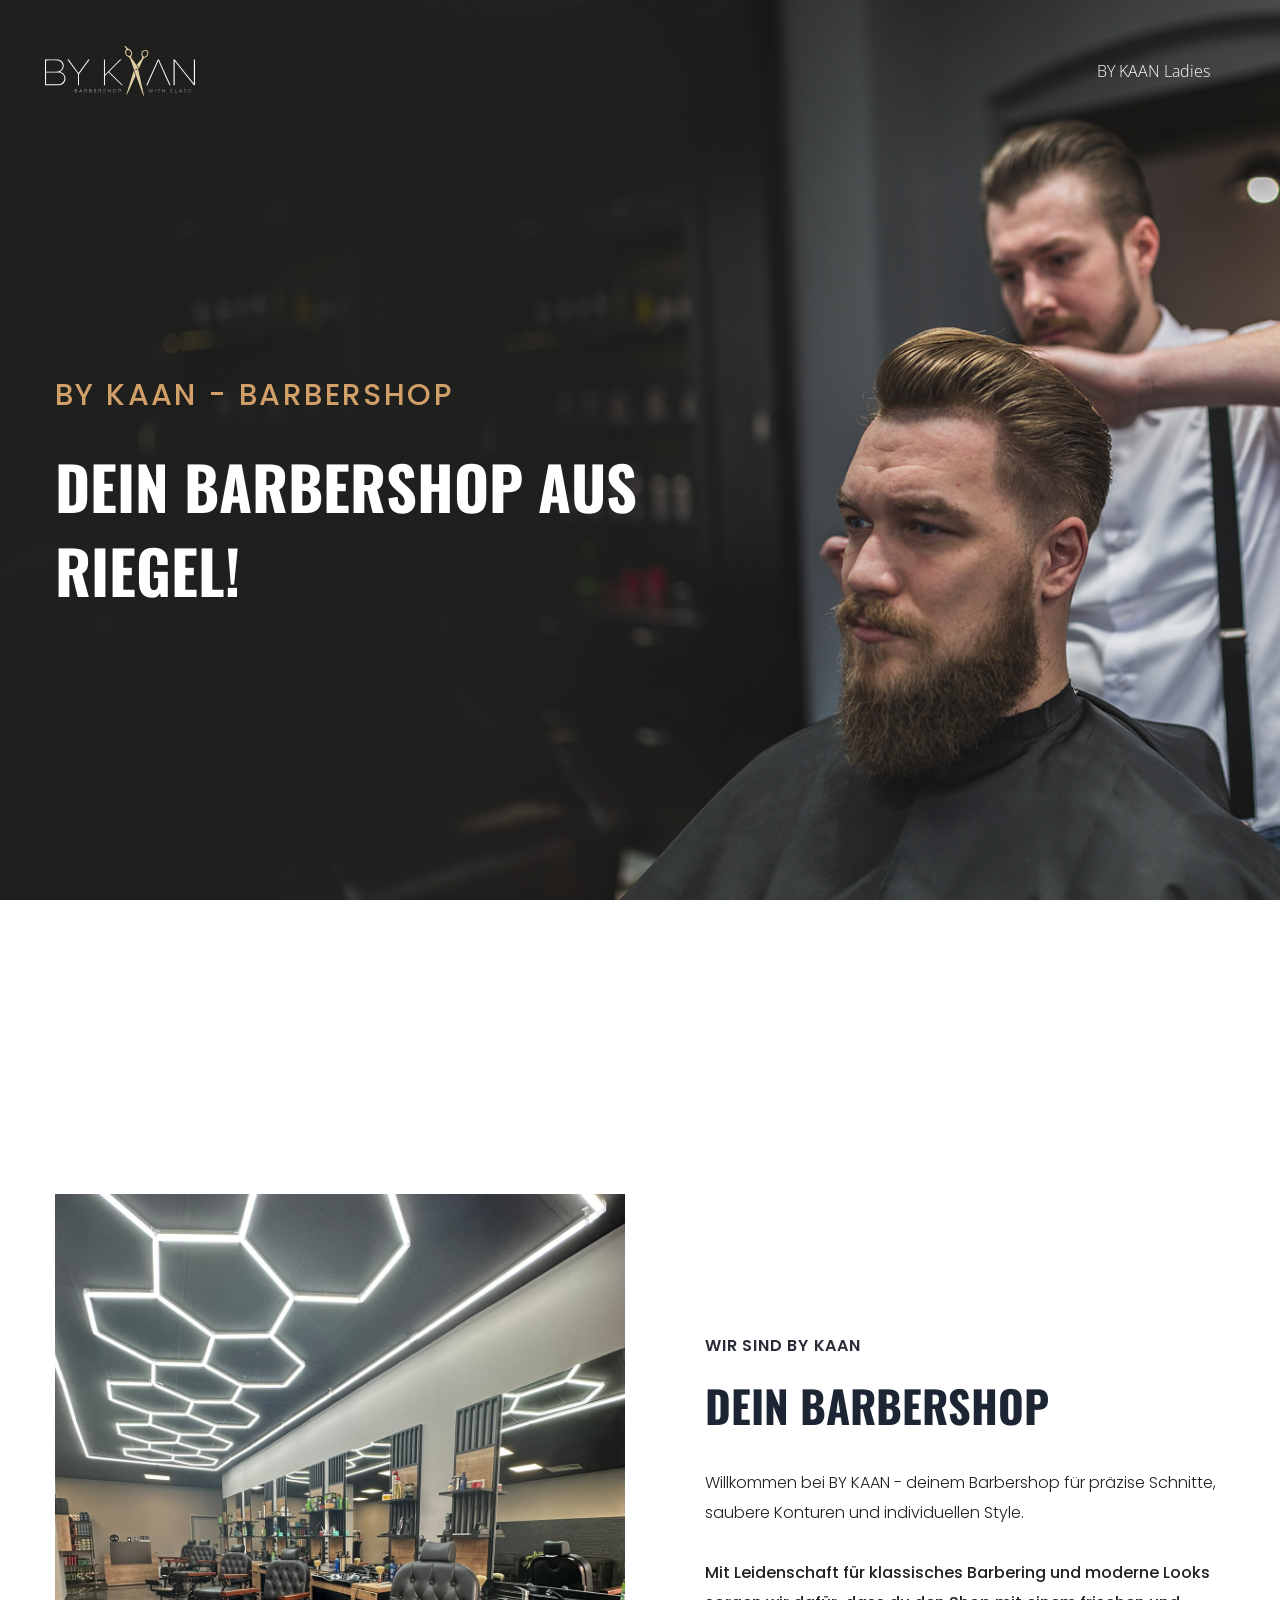
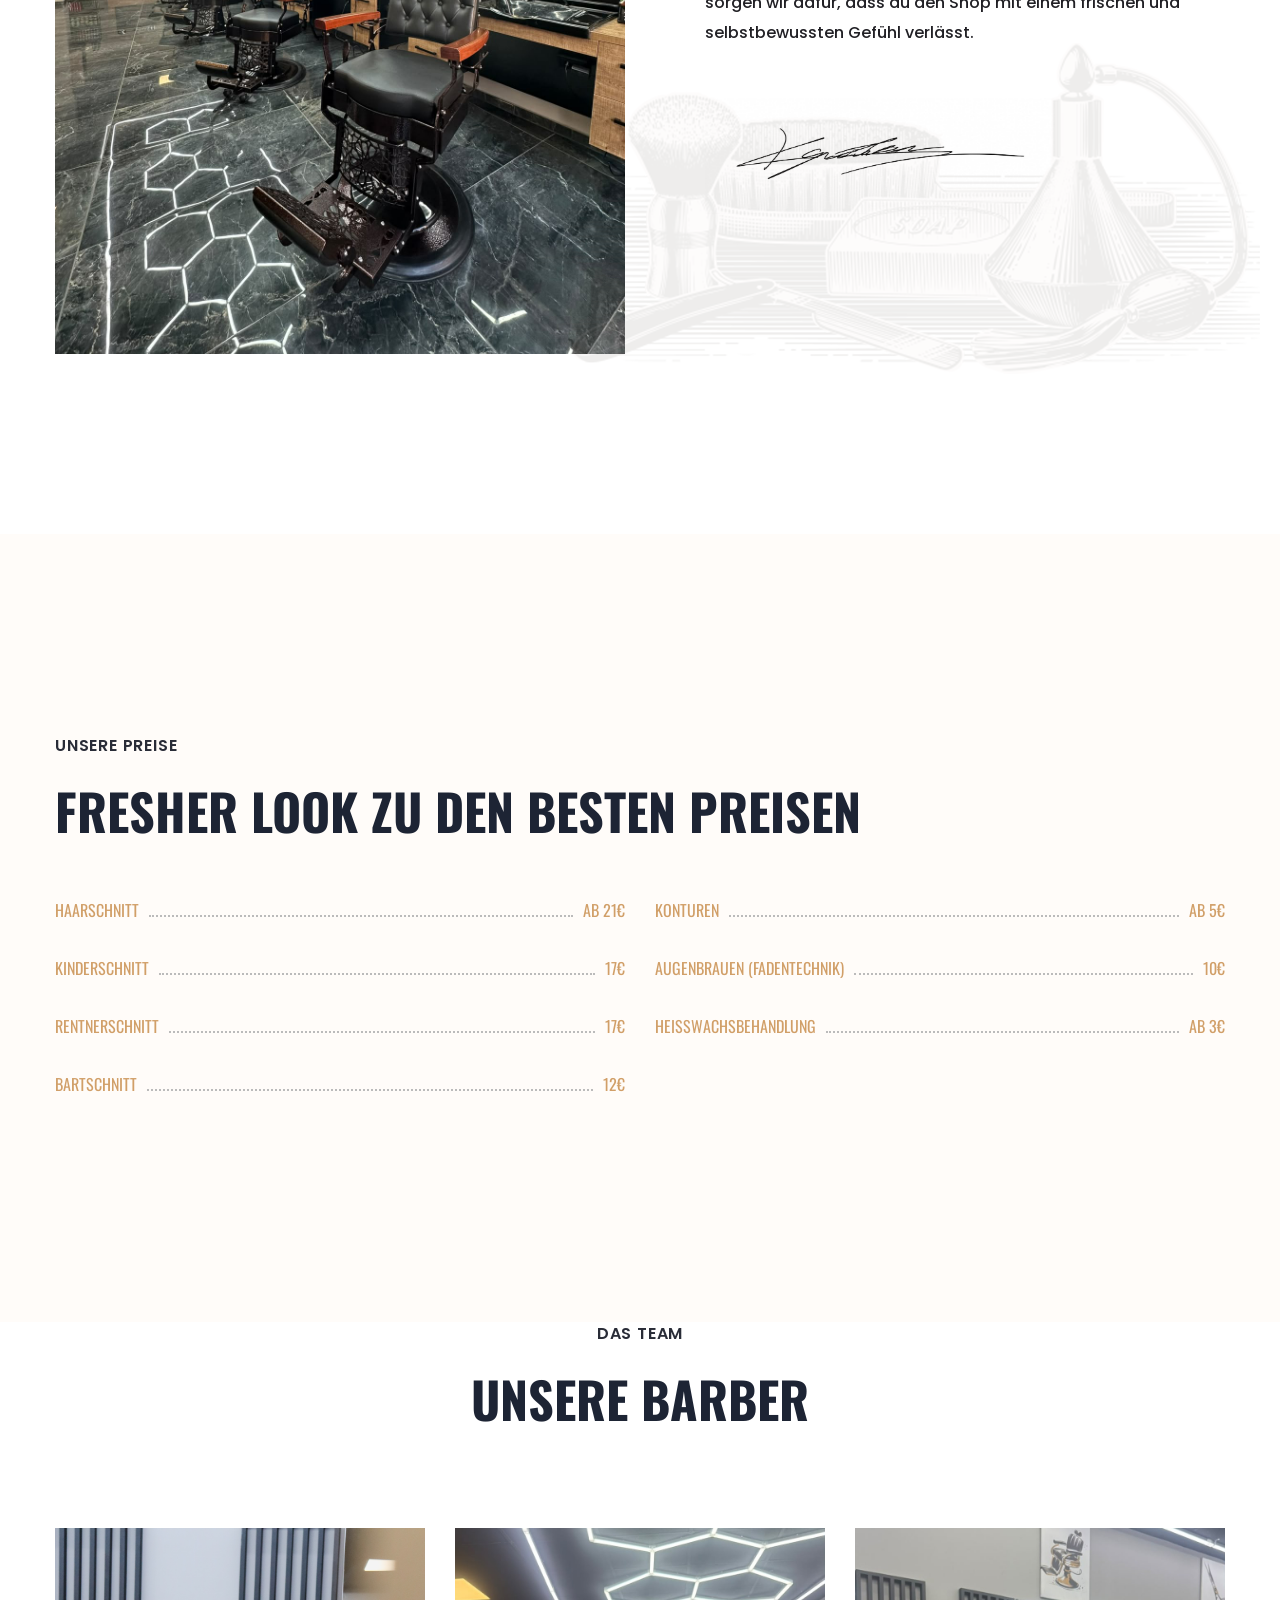
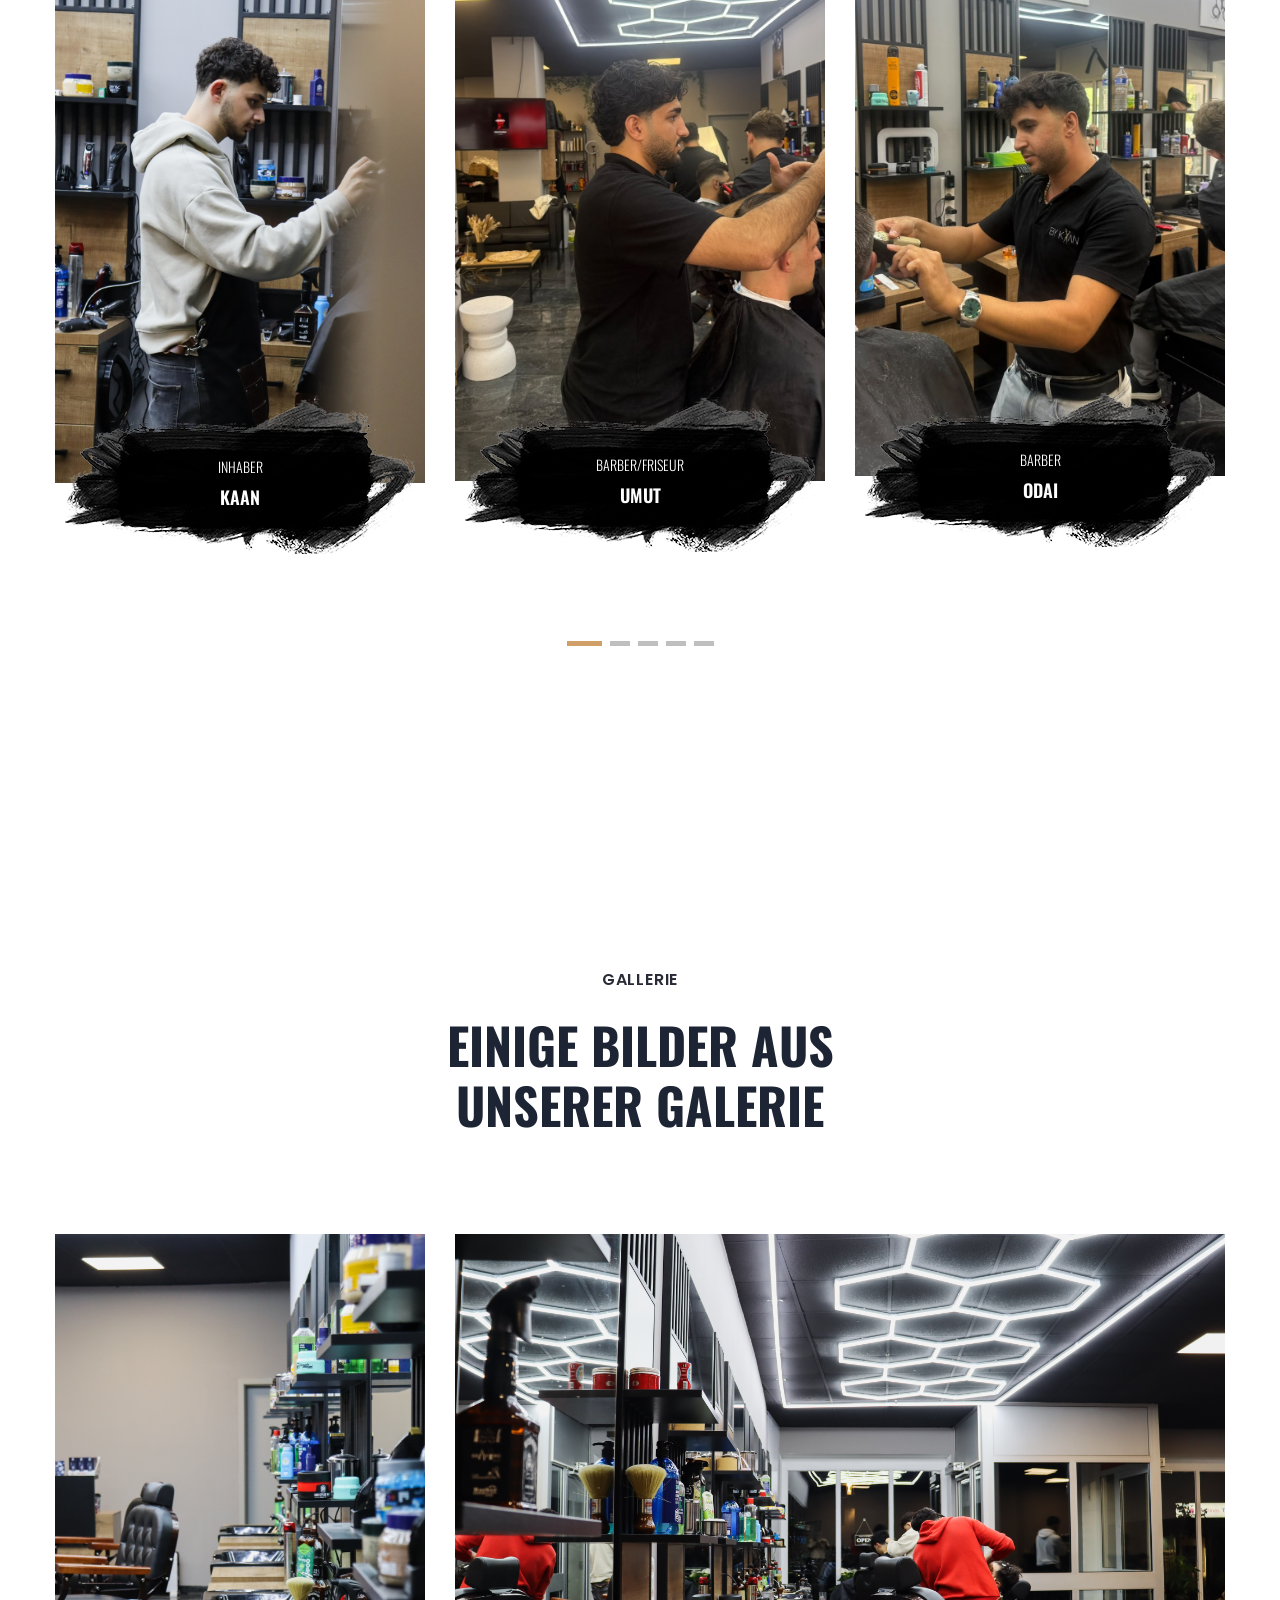
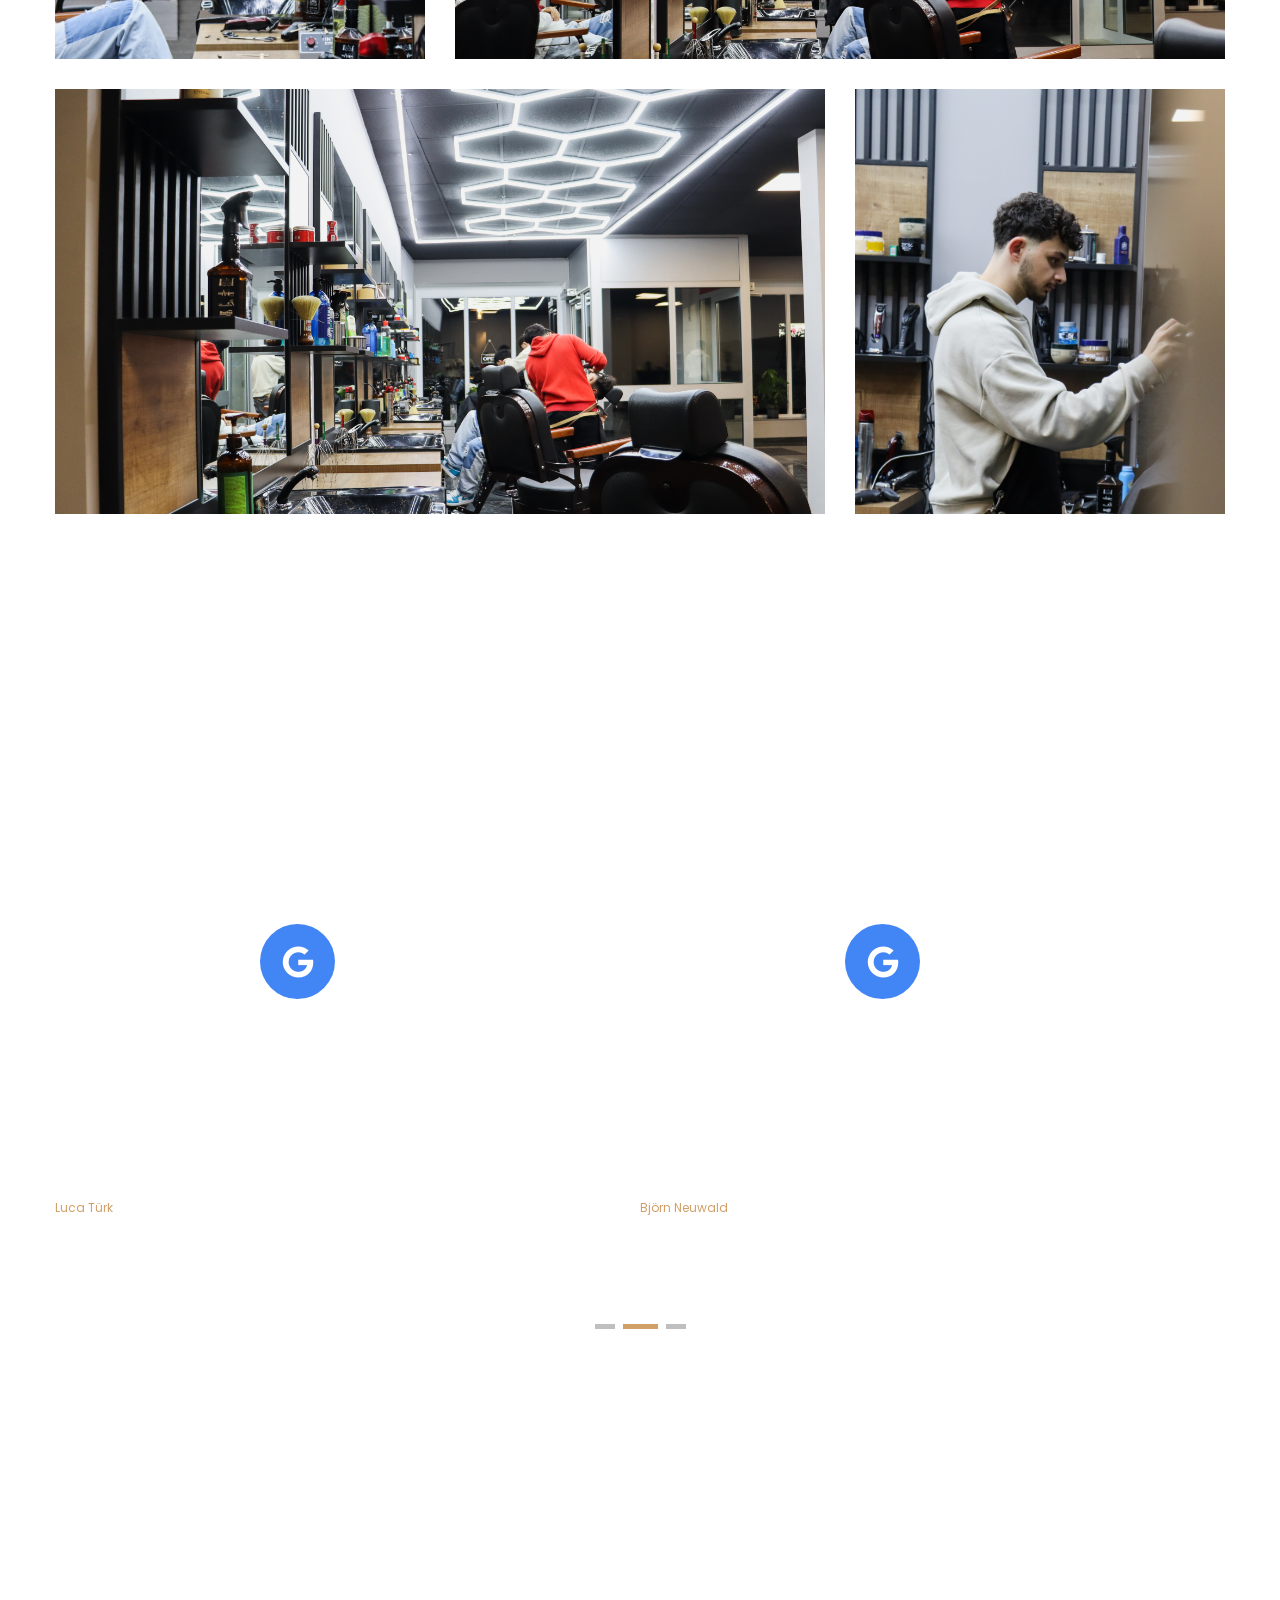
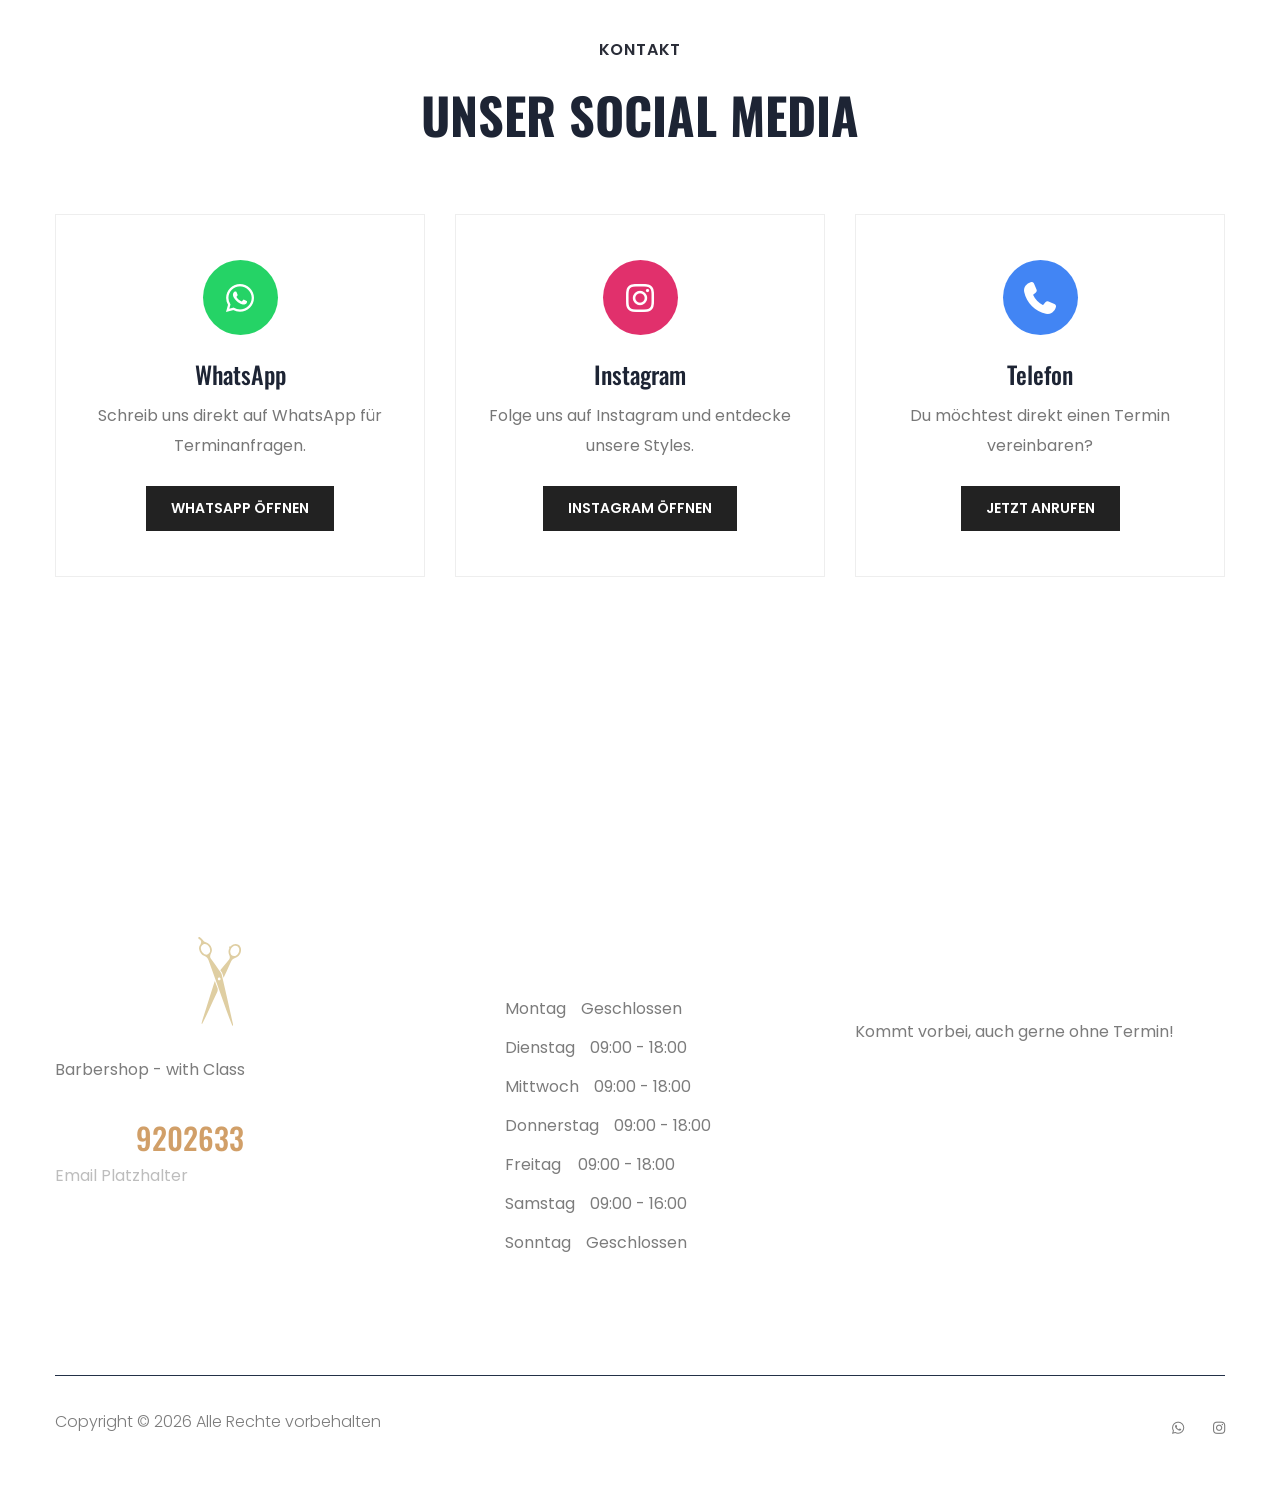
==== barbershop.html @ 62a02175 "source repo import" ====
<!doctype html>
<html class="no-js" lang="zxx">

<head>
    <meta charset="utf-8">
    <meta http-equiv="x-ua-compatible" content="ie=edge">
    <title> BY KAAN </title>
    <meta name="description" content="">
    <meta name="viewport" content="width=device-width, initial-scale=1">
    <link rel="manifest" href="site.webmanifest">
    <link rel="shortcut icon" type="image/x-icon" href="assets/img/2023-08-06_ByKaan_Logo_PNG_blackBG.png">

    <!-- CSS here -->
    <link rel="stylesheet" href="assets/css/bootstrap.min.css">
    <link rel="stylesheet" href="assets/css/owl.carousel.min.css">
    <link rel="stylesheet" href="assets/css/slicknav.css">
    <link rel="stylesheet" href="assets/css/flaticon.css">
    <link rel="stylesheet" href="assets/css/gijgo.css">
    <link rel="stylesheet" href="assets/css/animate.min.css">
    <link rel="stylesheet" href="assets/css/animated-headline.css">
    <link rel="stylesheet" href="assets/css/magnific-popup.css">
    <link rel="stylesheet" href="assets/css/fontawesome-all.min.css">
    <link rel="stylesheet" href="assets/css/themify-icons.css">
    <link rel="stylesheet" href="assets/css/slick.css">
    <link rel="stylesheet" href="assets/css/nice-select.css">
    <link rel="stylesheet" href="assets/css/style.css">
</head>

<body>
    <!-- ? Preloader Start -->
    <div id="preloader-active">
        <div class="preloader d-flex align-items-center justify-content-center">
            <div class="preloader-inner position-relative">
                <div class="preloader-circle"></div>
                <div class="preloader-img pere-text">
                    <img src="assets/img/logo/loder.png" alt="">
                </div>
            </div>
        </div>
    </div>
    <!-- Preloader Start -->
    <header>
        <!--? Header Start -->
        <div class="header-area header-transparent pt-20">
            <div class="main-header header-sticky">
                <div class="container-fluid">
                    <div class="row align-items-center">
                        <!-- Logo -->
                        <div class="col-xl-2 col-lg-2 col-md-1">
                            <div class="logo">
                                <a href="barbershop.html"><img src="assets/img/logo/2023-08-06_ByKaan_Logo_SVG.svg"
                                        style="width: 150px;" alt=""></a>
                            </div>
                        </div>
                        <div class="col-xl-10 col-lg-10 col-md-10">
                            <div class="menu-main d-flex align-items-center justify-content-end">
                                <!-- Main-menu -->
                                <div class="main-menu f-right d-none d-lg-block">
                                    <nav>
                                        <ul id="navigation">
                                            <li><a href="hairsalon.html">BY KAAN Ladies</a></li>
                                            <!--<li class="active"><a href="index.html">Barbershop</a></li>
                                            <li><a href="ladies.html">Ladies</a></li>
                                            <li><a href="about.html">About</a></li>
                                            <li><a href="services.html">Services</a></li>
                                            <li><a href="portfolio.html">Portfolio</a></li>
                                            <li><a href="blog.html">Blog</a>
                                                <ul class="submenu">
                                                    <li><a href="blog.html">Blog</a></li>
                                                    <li><a href="blog_details.html">Blog Details</a></li>
                                                    <li><a href="elements.html">Element</a></li>
                                                </ul>
                                            </li>
                                            <li><a href="contact.html">Contact</a></li>-->
                                        </ul>
                                    </nav>
                                </div>
                            </div>
                        </div>
                        <!-- Mobile Menu -->
                        <div class="col-12">
                            <div class="mobile_menu d-block d-lg-none"></div>
                        </div>
                    </div>
                </div>
            </div>
        </div>
        <!-- Header End -->
    </header>
    <main>
        <!--? slider Area Start-->
        <div class="slider-area position-relative fix">
            <div class="slider-active">
                <!-- Single Slider -->
                <div class="single-slider slider-height d-flex align-items-center">
                    <div class="container">
                        <div class="row">
                            <div class="col-xl-8 col-lg-9 col-md-11 col-sm-10">
                                <div class="hero__caption">
                                    <span data-animation="fadeInUp" data-delay="0.2s">BY KAAN - Barbershop</span>
                                    <h1 data-animation="fadeInUp" data-delay="0.5s">Dein Barbershop aus Riegel!</h1>
                                </div>
                            </div>
                        </div>
                    </div>
                </div>
            </div>
        </div>
        <!-- slider Area End-->
        <!--? About Area Start -->
        <section class="about-area section-padding30 position-relative">
            <div class="container">
                <div class="row align-items-center">
                    <div class="col-lg-6 col-md-11">
                        <!-- about-img -->
                        <div class="about-img ">
                            <img src="assets/img/gallery/bykaan-barbershop.jpeg" style="height: 30%;" alt="">
                        </div>
                    </div>
                    <div class="col-lg-6 col-md-12">
                        <div class="about-caption">
                            <!-- Section Tittle -->
                            <div class="section-tittle section-tittle3 mb-35">
                                <span>Wir sind BY KAAN</span>
                                <h2>Dein Barbershop</h2>
                            </div>
                            <p class="mb-30 pera-bottom">Willkommen bei BY KAAN - deinem Barbershop für präzise
                                Schnitte, saubere Konturen und individuellen Style.</p>
                            <p class="pera-top mb-50">Mit Leidenschaft für klassisches Barbering und moderne Looks
                                sorgen wir dafür, dass du
                                den Shop mit einem frischen und selbstbewussten Gefühl verlässt.</p>
                            <img src="assets/img/gallery/bykaan-signature.jpeg" style="width: 350px;" alt="">
                        </div>
                    </div>
                </div>
            </div>
            <!-- About Shape -->
            <div class="about-shape">
                <img src="assets/img/gallery/about-shape.png" alt="">
            </div>
        </section>
        <!-- About-2 Area End -->
        <!--? Services Area Start -->
        <!--
    <section class="service-area pb-170">
            <div class="container">
                <div class="row d-flex justify-content-center">
                    <div class="col-xl-7 col-lg-8 col-md-11 col-sm-11">
                        <div class="section-tittle text-center mb-90">
                            <span>Professional Services</span>
                            <h2>Our Best services that we offering to you</h2>
                        </div>
                    </div>
                </div>
                <div class="row">
                    <div class="col-xl-4 col-lg-4 col-md-6">
                        <div class="services-caption text-center mb-30">
                            <div class="service-icon">
                                <i class="flaticon-healthcare-and-medical"></i>
                            </div>
                            <div class="service-cap">
                                <h4><a href="#">Stylish Hair Cut</a></h4>
                                <p>Sorem spsum dolor sit amsectetur adipisclit, seddo eiusmod tempor incididunt ut
                                    laborea.</p>
                            </div>
                        </div>
                    </div>
                    <div class="col-xl-4 col-lg-4 col-md-6">
                        <div class="services-caption active text-center mb-30">
                            <div class="service-icon">
                                <i class="flaticon-fitness"></i>
                            </div>
                            <div class="service-cap">
                                <h4><a href="#">Body Massege</a></h4>
                                <p>Sorem spsum dolor sit amsectetur adipisclit, seddo eiusmod tempor incididunt ut
                                    laborea.</p>
                            </div>
                        </div>
                    </div>
                    <div class="col-xl-4 col-lg-4 col-md-6">
                        <div class="services-caption text-center mb-30">
                            <div class="service-icon">
                                <i class="flaticon-clock"></i>
                            </div>
                            <div class="service-cap">
                                <h4><a href="#">Breard Style</a></h4>
                                <p>Sorem spsum dolor sit amsectetur adipisclit, seddo eiusmod tempor incididunt ut
                                    laborea.</p>
                            </div>
                        </div>
                    </div>
                </div>
            </div>
        </section>
    -->

        <!-- Best Pricing Area Start -->
        <div class="best-pricing section-padding2 position-relative">
            <div class="container">
                <div class="row justify-content-end">
                    <div class="col-xl-12 col-lg-7">
                        <div class="section-tittle mb-50">
                            <span>Unsere Preise</span>
                            <h2>Fresher Look zu den besten Preisen<br></h2>
                        </div>
                        <!-- Pricing  -->
                        <div class="row">
                            <div class="col-lg-6 col-md-6 col-sm-6">
                                <div class="pricing-list">
                                    <ul>
                                        <li>
                                            <span class="service-name">Haarschnitt</span>
                                            <span class="price">ab 21€</span>
                                        </li>
                                        <li>
                                            <span class="service-name">Kinderschnitt</span>
                                            <span class="price">17€</span>
                                        </li>
                                        <li>
                                            <span class="service-name">Rentnerschnitt</span>
                                            <span class="price">17€</span>
                                        </li>
                                        <li>
                                            <span class="service-name">Bartschnitt</span>
                                            <span class="price">12€</span>
                                        </li>
                                    </ul>
                                </div>
                            </div>
                            <div class="col-lg-6 col-md-6 col-sm-6">

                                <div class="pricing-list">
                                    <ul>
                                        <li>
                                            <span class="service-name">Konturen</span>
                                            <span class="price">ab 5€</span>
                                        </li>
                                        <li>
                                            <span class="service-name">Augenbrauen (Fadentechnik)</span>
                                            <span class="price">10€</span>
                                        </li>
                                        <li>
                                            <span class="service-name">Heißwachsbehandlung</span>
                                            <span class="price">ab 3€</span>
                                        </li>
                                    </ul>
                                </div>
                            </div>

                        </div>
                    </div>
                </div>
            </div>
        </div>
        <!-- Services Area End -->
        <!--? Team Start -->
        <div class="team-area pb-180">
            <div class="container">
                <!-- Section Tittle -->
                <div class="row justify-content-center">
                    <div class="col-xl-8 col-lg-8 col-md-11 col-sm-11">
                        <div class="section-tittle text-center mb-100">
                            <span>Das Team</span>
                            <h2>Unsere Barber</h2>
                        </div>
                    </div>
                </div>
                <div class="row team-active dot-style">
                    <!-- single Tem -->
                    <div class="col-xl-4 col-lg-4 col-md-6 col-sm-">
                        <div class="single-team mb-80 text-center">
                            <div class="team-img">
                                <img src="assets/img/gallery/IMG_5618.jpg" alt="">
                            </div>
                            <div class="team-caption">
                                <span>Inhaber</span>
                                <h3><a href="#">Kaan</a></h3>
                            </div>
                        </div>
                    </div>
                    <div class="col-xl-4 col-lg-4 col-md-6 col-sm-">
                        <div class="single-team mb-80 text-center">
                            <div class="team-img">
                                <img src="assets/img/gallery/barber-umut.jpeg" alt="">
                            </div>
                            <div class="team-caption">
                                <span>Barber/Friseur</span>
                                <h3><a href="#">Umut</a></h3>
                            </div>
                        </div>
                    </div>
                    <div class="col-xl-4 col-lg-4 col-md-6 col-sm-">
                        <div class="single-team mb-80 text-center">
                            <div class="team-img">
                                <img src="assets/img/gallery/barber-oday.jpeg" alt="">
                            </div>
                            <div class="team-caption">
                                <span>Barber</span>
                                <h3><a href="#">Odai</a></h3>
                            </div>
                        </div>
                    </div>
                    <div class="col-xl-4 col-lg-4 col-md-6 col-sm-">
                        <div class="single-team mb-80 text-center">
                            <div class="team-img">
                                <img src="assets/img/gallery/barber-hatim.jpeg" alt="">
                            </div>
                            <div class="team-caption">
                                <span>Barber</span>
                                <h3><a href="#">Hatim</a></h3>
                            </div>
                        </div>
                    </div>
                    <div class="col-xl-4 col-lg-4 col-md-6 col-sm-">
                        <div class="single-team mb-80 text-center">
                            <div class="team-img">
                                <img src="assets/img/gallery/barber-nezir.jpeg" alt="">
                            </div>
                            <div class="team-caption">
                                <span>Barber</span>
                                <h3><a href="#">Nezir</a></h3>
                            </div>
                        </div>
                    </div>
                </div>
            </div>
        </div>
        <!-- Team End -->

        <!-- Best Pricing Area End -->
        <!--? Gallery Area Start -->
        <div class="gallery-area section-padding30">
            <div class="container">
                <!-- Section Tittle -->
                <div class="row justify-content-center">
                    <div class="col-xl-6 col-lg-7 col-md-9 col-sm-10">
                        <div class="section-tittle text-center mb-100">
                            <span>Gallerie</span>
                            <h2>Einige Bilder aus unserer Galerie</h2>
                        </div>
                    </div>
                </div>
                <div class="row">
                    <div class="col-lg-4 col-md-6 col-sm-6">
                        <div class="box snake mb-30">
                            <div class="gallery-img " style="background-image: url(assets/img/gallery/IMG_5593.jpg);">
                            </div>
                            <div class="overlay"></div>
                        </div>
                    </div>
                    <div class="col-lg-8 col-md-6 col-sm-6">
                        <div class="box snake mb-30">
                            <div class="gallery-img " style="background-image: url(assets/img/gallery/IMG_5576.jpg);">
                            </div>
                            <div class="overlay"></div>
                        </div>
                    </div>
                    <div class="col-lg-8 col-md-6 col-sm-6">
                        <div class="box snake mb-30">
                            <div class="gallery-img " style="background-image: url(assets/img/gallery/IMG_5577.jpg);">
                            </div>
                            <div class="overlay"></div>
                        </div>
                    </div>
                    <div class="col-lg-4 col-md-6 col-sm-6">
                        <div class="box snake mb-30">
                            <div class="gallery-img " style="background-image: url(assets/img/gallery/IMG_5618.jpg);">
                            </div>
                            <div class="overlay"></div>
                        </div>
                    </div>
                </div>
            </div>
        </div>
        <!-- Gallery Area End -->
        <!-- Cut Details Start -->
        <div class="cut-details section-bg section-padding2" data-background="assets/img/gallery/section_bg02.png">
            <div class="container">
                <div class="cut-active dot-style">
                    <div class="single-cut">
                        <div class="social-icon google">
                            <i class="fab fa-google"></i>
                        </div>
                        <div class="cut-descriptions">
                            <p>Sie schneiden perfekt. Du wirst immer sehr gut behandelt egal ob mit oder ohne Termin sie
                                haben mir und meiner Frau die Haare gemacht da wir geheiratet haben wir sind sehr
                                begeistert.</p>
                            <span>Nina Becker</span>
                        </div>
                    </div>
                    <div class="single-cut">
                        <div class="social-icon google">
                            <i class="fab fa-google"></i>
                        </div>
                        <div class="cut-descriptions">
                            <p>Alles top! Der Friseur hat sich viel Zeit genommen, um meine Wünsche zu verstehen, und
                                das Ergebnis war perfekt. Freundlicher Service, tolle Atmosphäre und professionelle
                                Arbeit - ich komme gerne wieder!”</p>
                            <span>Luca Türk</span>
                        </div>
                    </div>
                    <div class="single-cut">
                        <div class="social-icon google">
                            <i class="fab fa-google"></i>
                        </div>
                        <div class="cut-descriptions">
                            <p>Stabiler Barbershop! Der Service ist top, der Schnitt sitzt perfekt und das Team ist
                                freundlich und arbeitet schnell. Das Preis-Leistungs-Verhältnis stimmt zu 100%. Absolut
                                empfehlenswert - komme gerne wieder!</p>
                            <span>Björn Neuwald</span>
                        </div>
                    </div>
                </div>
            </div>
        </div>
        <!-- Cut Details End -->
        <!--? Blog Area Start -->
        <section class="home-blog-area section-padding30">
            <div class="container">

                <!-- Section Title -->
                <div class="row justify-content-center">
                    <div class="col-xl-6 col-lg-7 col-md-10 col-sm-10">
                        <div class="section-tittle text-center mb-70">
                            <span>Kontakt</span>
                            <h2>Unser Social Media</h2>
                        </div>
                    </div>
                </div>

                <!-- Social Media -->
                <div class="row justify-content-center">

                    <!-- WhatsApp -->
                    <div class="col-xl-4 col-lg-4 col-md-6 mb-30">
                        <div class="social-card text-center">
                            <div class="social-icon whatsapp">
                                <i class="fab fa-whatsapp"></i>
                            </div>

                            <div class="social-content">
                                <h3>WhatsApp</h3>
                                <p>Schreib uns direkt auf WhatsApp für Terminanfragen.</p>

                                <a href="https://wa.me/017662712487" target="_blank" class="social-btn">
                                    WhatsApp öffnen
                                </a>
                            </div>
                        </div>
                    </div>

                    <!-- Instagram -->
                    <div class="col-xl-4 col-lg-4 col-md-6 mb-30">
                        <div class="social-card text-center">
                            <div class="social-icon instagram">
                                <i class="fab fa-instagram"></i>
                            </div>

                            <div class="social-content">
                                <h3>Instagram</h3>
                                <p>Folge uns auf Instagram und entdecke unsere Styles.</p>

                                <a href="https://instagram.com/bykaan_riegel" target="_blank" class="social-btn">
                                    Instagram öffnen
                                </a>
                            </div>
                        </div>
                    </div>

                    <!-- Telefon -->
                    <div class="col-xl-4 col-lg-4 col-md-6 mb-30">
                        <div class="social-card text-center">
                            <div class="social-icon google">
                                 <i class="fas fa-phone"></i>
                            </div>

                            <div class="social-content">
                                <h3>Telefon</h3>
                                <p>Du möchtest direkt einen Termin vereinbaren?</p>

                                <a href="tel:076429202633" class="social-btn">
                                    Jetzt anrufen
                                </a>
                            </div>
                        </div>
                    </div>

                </div>
            </div>
        </section>
        <!-- Blog Area End -->
    </main>
    <footer>
        <!--? Footer Start-->
        <div class="footer-area section-bg" data-background="assets/img/gallery/footer_bg.png">
            <div class="container">
                <div class="footer-top footer-padding">
                    <div class="row d-flex justify-content-between">
                        <div class="col-xl-3 col-lg-4 col-md-5 col-sm-8">
                            <div class="single-footer-caption mb-50">
                                <!-- logo -->
                                <div class="footer-logo">
                                    <a href="index.html"><img src="assets/img/logo/2023-08-06_ByKaan_Logo_SVG.svg"
                                            alt=""></a>
                                </div>
                                <div class="footer-tittle">
                                    <div class="footer-pera">
                                        <p class="info1">Barbershop - with Class</p>
                                    </div>
                                </div>
                                <div class="footer-number">
                                    <h4><span>07642 </span>9202633</h4>
                                    <p>Email Platzhalter</p>
                                </div>
                            </div>
                        </div>
                        <div class="col-xl-2 col-lg-2 col-md-3 col-sm-5">
                            <div class="single-footer-caption mb-50">
                                <div class="footer-tittle">
                                    <h4>Öffnungszeiten</h4>
                                    <ul>
                                        <li><span>Montag</span> <span>geschlossen</span></li>
                                        <li><span>Dienstag</span> <span>09:00 - 18:00</span></li>
                                        <li><span>Mittwoch</span> <span>09:00 - 18:00</span></li>
                                        <li><span>Donnerstag</span> <span>09:00 - 18:00</span></li>
                                        <li><span>Freitag</span> <span>09:00 - 18:00</span></li>
                                        <li><span>Samstag</span> <span>09:00 - 16:00</span></li>
                                        <li><span>Sonntag</span> <span>Geschlossen</span></li>
                                    </ul>
                                </div>
                            </div>
                        </div>
                        <!--
                        <div class="col-xl-2 col-lg-2 col-md-3 col-sm-5">
                            <div class="single-footer-caption mb-50">
                                <div class="footer-tittle">
                                    <h4>Location </h4>
                                    <ul>
                                        <li><a href="#">Advanced</a></li>
                                        <li><a href="#"> Management</a></li>
                                        <li><a href="#">Corporate</a></li>
                                        <li><a href="#">Customer</a></li>
                                        <li><a href="#">Information</a></li>
                                    </ul>
                                </div>
                            </div>
                        </div>
                        <div class="col-xl-2 col-lg-2 col-md-3 col-sm-5">
                            <div class="single-footer-caption mb-50">
                                <div class="footer-tittle">
                                    <h4>Explore</h4>
                                    <ul>
                                        <li><a href="#">Cookies</a></li>
                                        <li><a href="#">About</a></li>
                                        <li><a href="#">Privacy Policy</a></li>
                                        <li><a href="#">Proparties</a></li>
                                        <li><a href="#">Licenses</a></li>
                                    </ul>
                                </div>
                            </div>
                        </div>
                        -->
                        <div class="col-xl-4 col-lg-4 col-md-6 col-sm-8">
                            <div class="single-footer-caption mb-50">
                                <div class="footer-tittle">
                                    <h4>Hauptstrasse 25 <br>79359 Riegel</h4>
                                    <div class="footer-pera">
                                        <p class="info1">Kommt vorbei, auch gerne ohne Termin!</p>
                                    </div>
                                </div>
                                <!-- Form -->
                                <!--<div class="footer-form">
                                    <div id="mc_embed_signup">
                                        <form target="_blank"
                                            action="https://spondonit.us12.list-manage.com/subscribe/post?u=1462626880ade1ac87bd9c93a&amp;id=92a4423d01"
                                            method="get" class="subscribe_form relative mail_part" novalidate="true">
                                            <input type="email" name="EMAIL" id="newsletter-form-email"
                                                placeholder=" Email Address " class="placeholder hide-on-focus"
                                                onfocus="this.placeholder = ''"
                                                onblur="this.placeholder = 'Your email address'">
                                            <div class="form-icon">
                                                <button type="submit" name="submit" id="newsletter-submit"
                                                    class="email_icon newsletter-submit button-contactForm">Send</button>
                                            </div>
                                            <div class="mt-10 info"></div>
                                        </form>
                                    </div>
                                </div>-->
                            </div>
                        </div>
                    </div>
                </div>
                <div class="footer-bottom">
                    <div class="row d-flex justify-content-between align-items-center">
                        <div class="col-xl-9 col-lg-8">
                            <div class="footer-copy-right">
                                <p><!-- Link back to Colorlib can't be removed. Template is licensed under CC BY 3.0. -->
                                    Copyright &copy;
                                    <script>document.write(new Date().getFullYear());</script> Alle Rechte vorbehalten
                                    <!-- Link back to Colorlib can't be removed. Template is licensed under CC BY 3.0. -->
                                </p>
                            </div>
                        </div>
                        <div class="col-xl-3 col-lg-4">
                            <!-- Footer Social -->
                            <div class="footer-social f-right">
                                <a href="https://wa.me/017662712487"><i class="fab fa-whatsapp"></i></a>
                                <a href="https://instagram.com/bykaan_riegel"><i class="fab fa-instagram"></i></a>
                            </div>
                        </div>
                    </div>
                </div>
            </div>
        </div>
        <!-- Footer End-->
    </footer>
    <!-- Scroll Up -->
    <div id="back-top">
        <a title="Go to Top" href="#"> <i class="fas fa-level-up-alt"></i></a>
    </div>

    <!-- JS here -->

    <script src="./assets/js/vendor/modernizr-3.5.0.min.js"></script>
    <!-- Jquery, Popper, Bootstrap -->
    <script src="./assets/js/vendor/jquery-1.12.4.min.js"></script>
    <script src="./assets/js/popper.min.js"></script>
    <script src="./assets/js/bootstrap.min.js"></script>
    <!-- Jquery Mobile Menu -->
    <script src="./assets/js/jquery.slicknav.min.js"></script>

    <!-- Jquery Slick , Owl-Carousel Plugins -->
    <script src="./assets/js/owl.carousel.min.js"></script>
    <script src="./assets/js/slick.min.js"></script>
    <!-- One Page, Animated-HeadLin -->
    <script src="./assets/js/wow.min.js"></script>
    <script src="./assets/js/animated.headline.js"></script>
    <script src="./assets/js/jquery.magnific-popup.js"></script>

    <!-- Date Picker -->
    <script src="./assets/js/gijgo.min.js"></script>
    <!-- Nice-select, sticky -->
    <script src="./assets/js/jquery.nice-select.min.js"></script>
    <script src="./assets/js/jquery.sticky.js"></script>

    <!-- counter , waypoint,Hover Direction -->
    <script src="./assets/js/jquery.counterup.min.js"></script>
    <script src="./assets/js/waypoints.min.js"></script>
    <script src="./assets/js/jquery.countdown.min.js"></script>
    <script src="./assets/js/hover-direction-snake.min.js"></script>

    <!-- contact js -->
    <script src="./assets/js/contact.js"></script>
    <script src="./assets/js/jquery.form.js"></script>
    <script src="./assets/js/jquery.validate.min.js"></script>
    <script src="./assets/js/mail-script.js"></script>
    <script src="./assets/js/jquery.ajaxchimp.min.js"></script>

    <!-- Jquery Plugins, main Jquery -->
    <script src="./assets/js/plugins.js"></script>
    <script src="./assets/js/main.js"></script>

</body>

</html>

<style>
    .footer-tittle ul li {
        display: flex;
        justify-content: space-between;
        gap: 15px;
        margin-bottom: 10px;
    }

    .footer-tittle ul li span:last-child {
        white-space: nowrap;
    }

    .pricing-list li {
        display: flex;
        align-items: baseline;
        gap: 10px;
        padding: 8px 0;
    }

    .service-name {
        white-space: nowrap;
    }

    .pricing-list li::before {
        content: "";
        order: 2;
        flex: 1;
        border-bottom: 2px dotted #bbb;
        margin-bottom: 4px;
    }

    .price {
        order: 3;
        font-weight: 700;
        white-space: nowrap;
    }

    /* Social Media Section */
    .social-card {
        background: #fff;
        padding: 45px 30px;
        height: 100%;
        transition: all 0.3s ease;
        border: 1px solid #eee;
    }

    .social-card:hover {
        transform: translateY(-8px);
        box-shadow: 0 15px 40px rgba(0, 0, 0, 0.08);
    }

    .social-icon {
        width: 75px;
        height: 75px;
        margin: 0 auto 25px;
        border-radius: 50%;
        display: flex;
        align-items: center;
        justify-content: center;
        font-size: 32px;
    }

    .social-icon.whatsapp {
        background: #25D366;
        color: #fff;
    }

    .social-icon.google {
        background: #4285F4;
        color: #fff;
    }

    .social-icon.instagram {
        background: #E1306C;
        color: #fff;
    }

    .social-icon.phone {
        background: #222;
        color: #fff;
    }

    .social-content h3 {
        font-size: 24px;
        margin-bottom: 12px;
    }

    .social-content p {
        color: #777;
        min-height: 48px;
        margin-bottom: 25px;
    }

    .social-btn {
        display: inline-block;
        padding: 12px 25px;
        background: #222;
        color: #fff;
        font-size: 14px;
        font-weight: 600;
        text-transform: uppercase;
        transition: all 0.3s ease;
    }

    .social-btn:hover {
        background: #c59d5f;
        color: #fff;
    }
</style>
---- assets/css/gijgo.css ----
.gj-button {
    background-color: #f5f5f5;
    border: 1px solid #ddd;
    color: #000;
    border-radius: 3px;
    padding: 6px 10px;
    cursor: pointer;
}

.gj-unselectable {
    -webkit-touch-callout: none;
    -webkit-user-select: none;
    -khtml-user-select: none;
    -moz-user-select: none;
    -ms-user-select: none;
    user-select: none;
}

.gj-row {
    display: -webkit-box;
    display: -ms-flexbox;
    display: flex;
    -ms-flex-wrap: wrap;
    flex-wrap: wrap;
}

.gj-margin-left-5 {
    margin-left: 5px;
}

.gj-margin-left-10 {
    margin-left: 10px;
}

.gj-width-full {
    width: 100%;
}

.gj-cursor-pointer {
    cursor: pointer;
}

.gj-text-align-center {
    text-align: center;
}

.gj-font-size-16 {
    font-size: 16px;
}

.gj-hidden {
    display: none;
}

/** Material Design */
.gj-button-md {
    background: 0 0;
    border: none;
    border-radius: 2px;
    color: rgba(0, 0, 0, 0.87);
    position: relative;
    height: 36px;
    margin: 0;
    min-width: 64px;
    padding: 0 16px;
    display: inline-block;
    font-family: "Roboto","Helvetica","Arial",sans-serif;
    font-size: 1rem;
    font-weight: 500;
    text-transform: uppercase;
    letter-spacing: 0;
    overflow: hidden;
    will-change: box-shadow;
    transition: box-shadow .2s cubic-bezier(.4,0,1,1),background-color .2s cubic-bezier(.4,0,.2,1),color .2s cubic-bezier(.4,0,.2,1);
    outline: none;
    cursor: pointer;
    text-decoration: none;
    text-align: center;
    line-height: 36px;
    vertical-align: middle;
    overflow: hidden;
    -webkit-user-select: none;
    -moz-user-select: none;
    -ms-user-select: none;
    user-select: none;
}

.gj-button-md:hover {
    background-color: rgba(158,158,158,.2);
}

.gj-button-md:disabled {
    color: rgba(0,0,0,.26);
    background: 0 0;
}

.gj-button-md .material-icons,
.gj-button-md .gj-icon {
    vertical-align: middle;
    /*font-size: 1.3rem;
    margin-right: 4px;*/
}

.gj-button-md.gj-button-md-icon {
    width: 24px;
    height: 31px;
    min-width: 24px;
    padding: 0px;
    display: table;
}

.gj-button-md.gj-button-md-icon .material-icons,
.gj-button-md.gj-button-md-icon .gj-icon {
    display: table-cell;
    margin-right: 0px;
    width: 24px;
    height: 24px;
}

.gj-button-md.active {
    background-color: rgba(158,158,158,.4);
}

.gj-button-md-group {
    position: relative;
    display: inline-block;
    vertical-align: middle;
}
.gj-textbox-md {
	/* border: none; */
	/* border-bottom: 1px solid rgba(0,0,0,.42); */
	display: block;
	font-family: "Helvetica","Arial",sans-serif;
	font-size: 16px;
	line-height: 16px;
	/* padding: 4px 0px; */
	margin: 0;
	/* width: 100%; */
	background: 0 0;
	/* text-align: ; */
	color: rgba(0,0,0,.87);
	padding-left: 44px;
	border: 1px solid #dca73a;
	/* padding: 15px 15px; */
	/* text-align: center; */
	width: 177px;
	height: 55px;
	border-radius: 5px;
}
.gj-textbox-md:focus,
.gj-textbox-md:active {
    /* border-bottom: 2px solid rgba(0,0,0,.42); */
    outline: none;
}

.gj-textbox-md::placeholder {
    color: #8e8e8e;
}

.gj-textbox-md:-ms-input-placeholder {
    color: #8e8e8e;
}

.gj-textbox-md::-ms-input-placeholder {
    color: #8e8e8e;
}

.gj-md-spacer-24 {
    min-width: 24px;
    width: 24px;
    display: inline-block;
}

.gj-md-spacer-32 {
    min-width: 32px;
    width: 32px;
    display: inline-block;
}

.gj-modal {
    position: fixed;
    top: 0;
    right: 0;
    bottom: 0;
    left: 0;
    z-index: 1203;
    display: none;
    overflow: hidden;
    -webkit-overflow-scrolling: touch;
    outline: 0;
    background-color: rgba(0, 0, 0, 0.54118);
    transition: 200ms ease opacity;
    will-change: opacity;
}

/* List */
ul.gj-list li [data-role="wrapper"] {
    display: table;
    width: 100%;
}

ul.gj-list li [data-role="checkbox"] {
    display: table-cell;
    vertical-align:middle;
    text-align:center;
}

ul.gj-list li [data-role="image"] {
    display: table-cell;
    vertical-align:middle;
    text-align:center;
}

ul.gj-list li [data-role="display"] {
    display: table-cell;
    vertical-align:middle;
    cursor: pointer;
}

ul.gj-list li [data-role="display"]:empty:before {
  content: "\200b"; /* unicode zero width space character */
}

/* List - Bootstrap */
ul.gj-list-bootstrap {
    padding-left: 0px;
    margin-bottom: 0px;
}

ul.gj-list-bootstrap li {
    padding: 0px;
}

ul.gj-list-bootstrap li [data-role="wrapper"] {
    padding: 0px 10px;
}

ul.gj-list-bootstrap li [data-role="checkbox"] {
    width: 24px;
    padding: 3px;
}

ul.gj-list-bootstrap li [data-role="image"] {
    width: 24px;
    height: 24px;
}

ul.gj-list-bootstrap li [data-role="display"] {
    padding: 8px 0px 8px 4px;
}

.list-group-item.active ul li, .list-group-item.active:focus ul li, .list-group-item.active:hover ul li {
    text-shadow: none;
    color:initial;
}

/* List - Material Design */
ul.gj-list-md {
    padding: 0px;
    list-style: none;
    list-style-type: none;
    line-height: 24px;
    letter-spacing: 0;
    color: #616161; /* Gray 700 */
}

ul.gj-list-md li {
    display: list-item;
    list-style-type: none;
    padding: 0px;
    min-height: unset;
    box-sizing: border-box;
    align-items: center;
    cursor: default;
    overflow: hidden;

    font-family: "Roboto","Helvetica","Arial",sans-serif;
    font-size: 16px;
    font-weight: 400;
    letter-spacing: .04em;
    line-height: 1;
    
    -webkit-flex-direction: row;
    -ms-flex-direction: row;
    flex-direction: row;
    -webkit-flex-wrap: nowrap;
    -ms-flex-wrap: nowrap;
    flex-wrap: nowrap;
}

ul.gj-list-md li [data-role="checkbox"] {
    height: 24px;
    width: 24px;
}

ul.gj-list-md li [data-role="image"] {
    height: 24px;
    width: 24px;
}

ul.gj-list-md li [data-role="display"] {
    padding: 8px 0px 8px 5px;
    order: 0;
    flex-grow: 2;
    text-decoration: none;
    box-sizing: border-box;
    align-items: center;
    text-align: left;
    color: rgba(0,0,0,.87);
}

ul.gj-list-md li.disabled>[data-role="wrapper"]>[data-role="display"] {
    color: #9E9E9E; /* Gray 500 */
}

.gj-list-md-active {
    background: #e0e0e0;
    color: #3f51b5;
}


/* Picker */
.gj-picker {
    position: absolute;
    z-index: 1203;
    background-color: #fff;
}

.gj-picker .selected {
    color: #fff;
}

/* Material Design */
.gj-picker-md {
    font-family: "Roboto","Helvetica","Arial",sans-serif;
    font-size: 16px;
    font-weight: 400;
    letter-spacing: .04em;
    line-height: 1;
    color: rgba(0,0,0,.87);
    border: 1px solid #E0E0E0;
}

.gj-modal .gj-picker-md {
    border: 0px;
}

.gj-picker-md [role="header"] {
    color: rgba(255, 255, 255, 0.54);
    display: flex;
    background: #2196f3;
    align-items: baseline;
    user-select: none;
    justify-content: center;
}

.gj-picker-md [role="footer"] {
    float: right;
    padding: 10px;
}

.gj-picker-md [role="footer"] button.gj-button-md {
    color: #2196f3;
    font-weight: bold;
    font-size: 13px;
}

/* Bootstrap */
.gj-picker-bootstrap {
    border-radius: 4px;
    border: 1px solid #E0E0E0;
}

.gj-picker-bootstrap .selected {
    color: #888;
}

.gj-picker-bootstrap [role="header"] {
    background: #eee;
    color: #AAA;
}
@font-face {
    font-family: 'gijgo-material';
    src: url('../fonts/gijgo-material.eot?235541');
    src: url('../fonts/gijgo-material.eot?235541#iefix') format('embedded-opentype'), url('../fonts/gijgo-material.ttf?235541') format('truetype'), url('../fonts/gijgo-material.woff?235541') format('woff'), url('../fonts/gijgo-material.svg?235541#gijgo-material') format('svg');
    font-weight: normal;
    font-style: normal;
}

.gj-icon {
    /* use !important to prevent issues with browser extensions that change fonts */
    font-family: 'gijgo-material' !important;
    font-size: 24px;
    speak: none;
    font-style: normal;
    font-weight: normal;
    font-variant: normal;
    text-transform: none;
    line-height: 1;
    /* Enable Ligatures ================ */
    letter-spacing: 0;
    -webkit-font-feature-settings: "liga";
    -moz-font-feature-settings: "liga=1";
    -moz-font-feature-settings: "liga";
    -ms-font-feature-settings: "liga" 1;
    font-feature-settings: "liga";
    -webkit-font-variant-ligatures: discretionary-ligatures;
    font-variant-ligatures: discretionary-ligatures;
    /* Better Font Rendering =========== */
    -webkit-font-smoothing: antialiased;
    -moz-osx-font-smoothing: grayscale;
}

.gj-icon.undo:before {
    content: "\e900";
}

.gj-icon.vertical-align-top:before {
    content: "\e901";
}

.gj-icon.vertical-align-center:before {
    content: "\e902";
}

.gj-icon.vertical-align-bottom:before {
    content: "\e903";
}

.gj-icon.arrow-dropup:before {
    content: "\e904";
}

.gj-icon.clock:before {
    content: "\e905";
}

.gj-icon.refresh:before {
    content: "\e906";
}

.gj-icon.last-page:before {
    content: "\e907";
}

.gj-icon.first-page:before {
    content: "\e908";
}

.gj-icon.cancel:before {
    content: "\e909";
}

.gj-icon.clear:before {
    content: "\e90a";
}

.gj-icon.check-circle:before {
    content: "\e90b";
}

.gj-icon.delete:before {
    content: "\e90c";
}

.gj-icon.arrow-upward:before {
    content: "\e90d";
}

.gj-icon.arrow-forward:before {
    content: "\e90e";
}

.gj-icon.arrow-downward:before {
    content: "\e90f";
}

.gj-icon.arrow-back:before {
    content: "\e910";
}

.gj-icon.list-numbered:before {
    content: "\e911";
}

.gj-icon.list-bulleted:before {
    content: "\e912";
}

.gj-icon.indent-increase:before {
    content: "\e913";
}

.gj-icon.indent-decrease:before {
    content: "\e914";
}

.gj-icon.redo:before {
    content: "\e915";
}

.gj-icon.align-right:before {
    content: "\e916";
}

.gj-icon.align-left:before {
    content: "\e917";
}

.gj-icon.align-justify:before {
    content: "\e918";
}

.gj-icon.align-center:before {
    content: "\e919";
}

.gj-icon.strikethrough:before {
    content: "\e91a";
}

.gj-icon.italic:before {
    content: "\e91b";
}

.gj-icon.underlined:before {
    content: "\e91c";
}

.gj-icon.bold:before {
    content: "\e91d";
}

.gj-icon.arrow-dropdown:before {
    content: "\e91e";
}

.gj-icon.done:before {
    content: "\e91f";
}

.gj-icon.pencil:before {
    content: "\e920";
}

.gj-icon.minus:before {
    content: "\e921";
}

.gj-icon.plus:before {
    content: "\e922";
}

.gj-icon.chevron-up:before {
    content: "\e923";
}

.gj-icon.chevron-right:before {
    content: "\e924";
}

.gj-icon.chevron-down:before {
    content: "\e925";
}

.gj-icon.chevron-left:before {
    content: "\e926";
}

.gj-icon.event:before {
    content: "\e927";
}
.gj-draggable {
    cursor: move;
}
.gj-resizable-handle {
    position: absolute;
    font-size: 0.1px;
    display: block;
    -ms-touch-action: none;
    touch-action: none;
    z-index: 1203;
}

.gj-resizable-n {
    cursor: n-resize;
    height: 7px;
    width: 100%;
    top: -5px;
    left: 0;
}
.gj-resizable-e {
    cursor: e-resize;
    width: 7px;
    right: -5px;
    top: 0;
    height: 100%;
}
.gj-resizable-s {
    cursor: s-resize;
    height: 7px;
    width: 100%;
    bottom: -5px;
    left: 0;
}
.gj-resizable-w {
	cursor: w-resize;
	width: 7px;
	left: -5px;
	top: 0;
	height: 100%;
}
.gj-resizable-se {
	cursor: se-resize;
	width: 12px;
	height: 12px;
	right: 1px;
	bottom: 1px;
}
.gj-resizable-sw {
	cursor: sw-resize;
	width: 9px;
	height: 9px;
	left: -5px;
	bottom: -5px;
}
.gj-resizable-nw {
	cursor: nw-resize;
	width: 9px;
	height: 9px;
	left: -5px;
	top: -5px;
}
.gj-resizable-ne {
	cursor: ne-resize;
	width: 9px;
	height: 9px;
	right: -5px;
	top: -5px;
}

.gj-dialog-footer {
    position: absolute;
    bottom: 0px;
    width: 100%;
    margin-top: 0px;
}

.gj-dialog-scrollable [data-role="body"] {
    overflow-x: hidden;
    overflow-y: scroll;
}

/** Bootstrap 3 **/
.gj-dialog-bootstrap {
    overflow: hidden;
    z-index: 1202;
}

.gj-dialog-bootstrap [data-role="title"] {
    display: inline;
}
.gj-dialog-bootstrap [data-role="close"] {
    line-height: 1.42857143;
}

/** Bootstrap 4 **/
.gj-dialog-bootstrap4 {
    overflow: hidden;
    z-index: 1202;
}

.gj-dialog-bootstrap4 [data-role="title"] {
    display: inline;
}
.gj-dialog-bootstrap4 [data-role="close"] {
    line-height: 1.5;
}

/** Material Design **/
.gj-dialog-md {
    background-color: #FFF;
    overflow: hidden;
    border: none;
    box-shadow: 0 11px 15px -7px rgba(0,0,0,.2), 0 24px 38px 3px rgba(0,0,0,.14), 0 9px 46px 8px rgba(0,0,0,.12);
    box-sizing: border-box;
    position: relative;
    display: -webkit-box;
    display: -webkit-flex;
    display: -ms-flexbox;
    display: flex;
    -webkit-box-orient: vertical;
    -webkit-box-direction: normal;
    -webkit-flex-direction: column;
    -ms-flex-direction: column;
    flex-direction: column;
    -webkit-background-clip: padding-box;
    background-clip: padding-box;
    outline: 0;
    z-index: 1202;
}

.gj-dialog-md-header {
    padding: 24px 24px 0px 24px;
    font-family: "Roboto","Helvetica","Arial",sans-serif;
}

.gj-dialog-md-title {
    margin: 0;
    font-weight: 400;
    display: inline;
    line-height: 28px;
    font-size: 20px;
}

.gj-dialog-md-close {
    -webkit-appearance: none;
    padding: 0;
    cursor: pointer;
    background: 0 0;
    border: 0;
    float: right;
    line-height: 28px;
    font-size: 28px;
}

.gj-dialog-md-body {
    padding: 20px 24px 24px 24px;
    color: rgba(0,0,0,.54);
    font-family: "Helvetica","Arial",sans-serif;
    font-size: 14px;
    font-weight: 400;
    line-height: 20px;
}

.gj-dialog-md-footer {
    padding: 8px 8px 8px 24px;
    display: -webkit-flex;
    display: -ms-flexbox;
    display: flex;
    -webkit-flex-direction: row-reverse;
    -ms-flex-direction: row-reverse;
    flex-direction: row-reverse;
    -webkit-flex-wrap: wrap;
    -ms-flex-wrap: wrap;
    flex-wrap: wrap;

    box-sizing: border-box;
}

.gj-dialog-md-footer>*:first-child {
    margin-right: 0;
}

.gj-dialog-md-footer>* {
    margin-right: 8px;
    height: 36px;
}
DIV.gj-grid-wrapper {
    margin: auto;
    position: relative;
    clear:both;
    z-index: 1;
}

TABLE.gj-grid {
    margin: auto;    
    border-collapse: collapse;
    width: 100%;
    table-layout: fixed;
}

TABLE.gj-grid THEAD TH [data-role="selectAll"] {
    margin: auto;
}

TABLE.gj-grid THEAD TH [data-role="title"] {
    display: inline-block;
}

TABLE.gj-grid THEAD TH [data-role="sorticon"] {
    display: inline-block;
}

TABLE.gj-grid THEAD TH {
    overflow: hidden;
    text-overflow: ellipsis;
}

TABLE.gj-grid.autogrow-header-row THEAD TH {
    overflow: auto;
    text-overflow: initial;
    white-space: pre-wrap;
    -ms-word-break: break-word;
    word-break: break-word;
}

TABLE.gj-grid > tbody > tr > td {
    overflow: hidden;
    position: relative;
}

table.gj-grid tbody div[data-role="display"] {
    vertical-align: middle;
    text-indent: 0;
    white-space: pre-wrap;
    -ms-word-break: break-word;
    word-break: break-word;
}

table.gj-grid.fixed-body-rows tbody div[data-role="display"] {
    overflow: hidden;
    text-overflow: ellipsis;
    white-space: nowrap;
    -ms-word-break: initial;
    word-break: initial;
}

table.gj-grid tfoot DIV[data-role="display"] {
    vertical-align: middle;
    text-indent: 0;
    display: flex;
}

TABLE.gj-grid .fa {
    padding: 2px;
}

TABLE.gj-grid > tbody > tr > td > div {
    padding: 2px;
    overflow: hidden;
}

DIV.gj-grid-wrapper DIV.gj-grid-loading-cover
{
    background: #BBBBBB;
    opacity: 0.5;
    position: absolute;
    vertical-align: middle;
}

DIV.gj-grid-wrapper DIV.gj-grid-loading-text
{
    position: absolute;
    font-weight: bold;
}

/* Bootstrap Theme */
table.gj-grid-bootstrap thead th {
    background-color: #f5f5f5;
    vertical-align:middle;
}

table.gj-grid-bootstrap thead th [data-role="sorticon"] {
    margin-left: 5px;
}

table.gj-grid-bootstrap thead th [data-role="sorticon"] i.gj-icon,
table.gj-grid-bootstrap thead th [data-role="sorticon"] i.material-icons {
    position: absolute;
    font-size: 20px;
    top: 15px;
}

table.gj-grid-bootstrap tbody tr td div[data-role="display"] {
    padding: 0px;
}

.gj-grid-bootstrap-4 .gj-checkbox-bootstrap {
    display: inline-block;
    padding-top: 2px;
}

.gj-grid-bootstrap-4 tbody tr.active {
    background-color: rgba(0,0,0,.075);
}

/* Material Design Theme */
.gj-grid-md {
    position: relative;
    border: 1px solid #e0e0e0;
    border-collapse: collapse;
    white-space: nowrap;
    font-size: 13px;
    font-family: "Roboto","Helvetica","Arial",sans-serif;
    background-color: #fff;
}

.gj-grid-md td:first-of-type, .gj-grid-md th:first-of-type {
    padding-left: 24px;
}

.gj-grid-md th {
    position: relative;
    vertical-align: bottom;
    font-weight: 700;
    line-height: 31px;
    letter-spacing: 0;
    height: 56px;
    font-size: 12px;
    color: rgba(0,0,0,.54);
    padding-bottom: 8px;
    box-sizing: border-box;
    padding: 12px 18px;
    text-align: right;
}

.gj-grid-md td {
    position: relative;
    height: 48px;
    border-top: 1px solid #e0e0e0;
    border-bottom: 1px solid #e0e0e0;
    padding: 12px 18px;
    box-sizing: border-box;
    text-align: left;
    color: rgba(0,0,0,.87);
}

.gj-grid-md tbody tr {
    position: relative;
    height: 48px;
    transition-duration: .28s;
    transition-timing-function: cubic-bezier(.4,0,.2,1);
    transition-property: background-color;
}

.gj-grid-md tbody tr:hover {
    background-color: #EEEEEE; /* Gray 200 */
}

.gj-grid-md tbody tr.gj-grid-md-select {
    background-color: #F5F5F5; /* Grey 100 */
}


table.gj-grid-md thead th [data-role="sorticon"] {
    margin-left: 5px;
}

table.gj-grid-md thead th [data-role="sorticon"] i.gj-icon,
table.gj-grid-md thead th [data-role="sorticon"] i.material-icons {
    position: absolute;
    font-size: 16px;
    top: 19px;
}

table.gj-grid-md thead th.gj-grid-select-all {
    padding-bottom: 3px;
}
/* Hide all prioritized columns by default */
@media only all {
	th.display-1120,
	td.display-1120,
	th.display-960,
	td.display-960,
	th.display-800,
	td.display-800,
	th.display-640,
	td.display-640,
	th.display-480,
	td.display-480,
	th.display-320,
	td.display-320 {
		display: none;
	}
}

/* Show at 320px (20em x 16px) */
@media screen and (min-width: 20em) {
	TABLE.gj-grid-bootstrap th.display-320,
	TABLE.gj-grid-bootstrap td.display-320 {
		display: table-cell;
	}
}
/* Show at 480px (30em x 16px) */
@media screen and (min-width: 30em) {
	TABLE.gj-grid-bootstrap th.display-480,
	TABLE.gj-grid-bootstrap td.display-480 {
		display: table-cell;
	}
}
/* Show at 640px (40em x 16px) */
@media screen and (min-width: 40em) {
	TABLE.gj-grid-bootstrap th.display-640,
	TABLE.gj-grid-bootstrap td.display-640 {
		display: table-cell;
	}
}
/* Show at 800px (50em x 16px) */
@media screen and (min-width: 50em) {
	TABLE.gj-grid-bootstrap th.display-800,
	TABLE.gj-grid-bootstrap td.display-800 {
		display: table-cell;
	}
}
/* Show at 960px (60em x 16px) */
@media screen and (min-width: 60em) {
	TABLE.gj-grid-bootstrap th.display-960,
	TABLE.gj-grid-bootstrap td.display-960 {
		display: table-cell;
	}
}
/* Show at 1,120px (70em x 16px) */
@media screen and (min-width: 70em) {
	TABLE.gj-grid-bootstrap th.display-1120,
	TABLE.gj-grid-bootstrap td.display-1120 {
		display: table-cell;
	}
}

/* Material Design Theme */
.gj-grid-md tfoot tr th {
    padding-right: 14px;
}

.gj-grid-md tfoot tr[data-role="pager"] .gj-grid-mdl-pager-label {
    padding-left: 5px;
    padding-right: 5px;
}

.gj-grid-md tfoot tr[data-role="pager"] .gj-dropdown-md {
    margin-left: 12px;
}

.gj-grid-md tfoot tr[data-role="pager"] .gj-dropdown-md [role="presenter"] {
    font-size: 12px;
    font-weight: bold;
    color: rgba(0,0,0,.54);
}

.gj-grid-md tfoot tr[data-role="pager"] .gj-dropdown-md [role="presenter"] [role="display"] {
    text-align: right;
}

.gj-grid-md tfoot tr[data-role="pager"] .gj-grid-md-limit-select {
    margin-left: 10px;
    font-size: 12px;
    font-weight: bold;
    color: rgba(0,0,0,.54);
}

/* Bootstrap */
.gj-grid-bootstrap tfoot tr[data-role="pager"] th {
    line-height: 30px;
    background-color: #f5f5f5;
}

.gj-grid-bootstrap tfoot tr[data-role="pager"] th > div > div {
    margin-right: 5px;
}

.gj-grid-bootstrap tfoot tr[data-role="pager"] th > div > button {
    margin-right: 5px;
}

.gj-grid-bootstrap-4 tfoot tr[data-role="pager"] th > div button {
    height: 34px;
}

.gj-grid-bootstrap-4 tfoot tr[data-role="pager"] th div .gj-dropdown-bootstrap-4 .gj-dropdown-expander-mi .gj-icon {
    top: 5px;
}

.gj-grid-bootstrap-3 tfoot tr[data-role="pager"] th > div > input {
    margin-right: 5px;
    width: 40px;
    text-align: right;
    display: inline-block;
    font-weight: bold;
}

.gj-grid-bootstrap-4 tfoot tr[data-role="pager"] th > div > div.input-group {
    width: 40px;
}

.gj-grid-bootstrap-4 tfoot tr[data-role="pager"] th > div > div.input-group input {
    text-align: right;
    font-weight: bold;
    height: 34px;
    padding-top: 2px;
    padding-bottom: 6px;
}

.gj-grid-bootstrap tfoot tr[data-role="pager"] th > div > select {
    display: inline-block;
    margin-right: 5px;
    width: 60px;
}

.gj-grid-bootstrap tfoot tr[data-role="pager"] th .gj-dropdown-bootstrap .gj-list-bootstrap [data-role="display"] {
    line-height: 14px;
}

.gj-grid-bootstrap tfoot tr[data-role="pager"] th .gj-dropdown-bootstrap [role="presenter"] [role="display"] {
    font-weight: bold;
}

.gj-grid-bootstrap tfoot tr[data-role="pager"] th .gj-dropdown-bootstrap-3 [role="presenter"] {
    padding: 2px 8px;
}

.gj-grid-bootstrap tfoot tr[data-role="pager"] th .gj-dropdown-bootstrap-4 [role="presenter"] {
    padding: 1px 8px;
}
.gj-grid thead tr th div.gj-grid-column-resizer-wrapper {
    position: relative;
    width: 100%;
    height: 0px; 
    top: 0px; 
    left: 0px; 
    padding: 0px;
}

span.gj-grid-column-resizer {
    position: absolute;
    right: 0px;
    width: 10px;
    top: -100px;
    height: 300px;
    z-index: 1203;
    cursor: e-resize;
}

.gj-grid-resize-cursor {
    cursor: e-resize;
}
.gj-grid-md tbody tr.gj-grid-top-border td {
  border-top: 2px solid #777;
}
.gj-grid-md tbody tr.gj-grid-bottom-border td {
  border-bottom: 2px solid #777;
}

.gj-grid-bootstrap tbody tr.gj-grid-top-border td {
  border-top: 2px solid #777;
}
.gj-grid-bootstrap tbody tr.gj-grid-bottom-border td {
  border-bottom: 2px solid #777;
}
.gj-grid-md thead tr th.gj-grid-left-border,
.gj-grid-md tbody tr td.gj-grid-left-border
{
    border-left: 3px solid #777;
}
.gj-grid-md thead tr th.gj-grid-right-border,
.gj-grid-md tbody tr td.gj-grid-right-border
{
    border-right: 3px solid #777;
}

.gj-grid-bootstrap thead tr th.gj-grid-left-border,
.gj-grid-bootstrap tbody tr td.gj-grid-left-border
{
    border-left: 5px solid #ddd;
}
.gj-grid-bootstrap thead tr th.gj-grid-right-border,
.gj-grid-bootstrap tbody tr td.gj-grid-right-border
{
    border-right: 5px solid #ddd;
}
.gj-dirty {
    position: absolute;
    top: 0px;
    left: 0px;
    border-style: solid;
    border-width: 3px;
    border-color: #f00 transparent transparent #f00;
    padding: 0;
    overflow: hidden;
    vertical-align: top;
}

/* Material Design */
.gj-grid-md tbody tr td.gj-grid-management-column {
    padding: 3px;
}

.gj-grid-md tbody tr td[data-mode="edit"] {
    padding: 0px 18px;
}

.gj-grid-md tbody .gj-dropdown-md [role="presenter"] [role="display"] {
    padding: 0px;
}

/* Bootstrap */
.gj-grid-bootstrap tbody tr td[data-mode="edit"] {
    padding: 0px;
}

.gj-grid-bootstrap tbody tr td[data-mode="edit"] [data-role="edit"] {
    padding: 0px;
}

/* Bootstrap 3 */
.gj-grid-bootstrap-3 tbody tr td.gj-grid-management-column {
    padding: 3px;
}

.gj-grid-bootstrap-3 tbody tr td[data-mode="edit"] {
    height: 38px;
}

.gj-grid-bootstrap-3 tbody tr td[data-mode="edit"] [data-role="edit"] input[type="text"] {
    height: 37px;
    padding: 8px;
}

.gj-grid-bootstrap-3 tbody tr td[data-mode="edit"] .gj-dropdown-bootstrap [role="presenter"] {
    border: 0px;
    border-radius: 0px;
    height: 37px;
    padding-left: 8px;
}

.gj-grid-bootstrap-3 tbody tr td[data-mode="edit"] .gj-datepicker-bootstrap {
    height: 37px;
}

.gj-grid-bootstrap-3 tbody tr td[data-mode="edit"] .gj-datepicker-bootstrap [role="input"] {
    height: 37px;
    border:0px;
    border-radius: 0px;
}

.gj-grid-bootstrap-3 tbody tr td[data-mode="edit"] .gj-datepicker-bootstrap [role="right-icon"] {
    border:0px;
    border-radius: 0px;
}

.gj-grid-bootstrap-3 tbody tr td[data-mode="edit"] .gj-checkbox-bootstrap {
    display: inline-block;
    padding-top: 10px;
    height: 32px;
}

/* Bootstrap 4 */
.gj-grid-bootstrap-4 tbody tr td.gj-grid-management-column {
    padding: 6px;
}

.gj-grid-bootstrap-4 tbody tr td[data-mode="edit"] [data-role="edit"] input[type="text"] {
    height: 48px;
    padding-left: 12px;
}

.gj-grid-bootstrap-4 tbody tr td[data-mode="edit"] .gj-dropdown-bootstrap [role="presenter"] {
    border: 0px;
    border-radius: 0px;
    height: 48px;
    padding-left: 12px;
    font-family: -apple-system,system-ui,BlinkMacSystemFont,"Segoe UI",Roboto,"Helvetica Neue",Arial,sans-serif;
}

.gj-grid-bootstrap-4 tbody tr td[data-mode="edit"] .gj-dropdown-bootstrap-4 [role="expander"].gj-dropdown-expander-mi .gj-icon,
.gj-grid-bootstrap-4 tbody tr td[data-mode="edit"] .gj-dropdown-bootstrap-4 [role="expander"].gj-dropdown-expander-mi .material-icons {
    top: 13px;
}

.gj-grid-bootstrap-4 tbody tr td[data-mode="edit"] .gj-datepicker-bootstrap {
    height: 48px;
}

.gj-grid-bootstrap-4 tbody tr td[data-mode="edit"] .gj-datepicker-bootstrap [role="input"] {
    height: 48px;
    border:0px;
    border-radius: 0px;
}

.gj-grid-bootstrap-4 tbody tr td[data-mode="edit"] .gj-datepicker-bootstrap [role="right-icon"] {
    background-color: #fff;
}

.gj-grid-bootstrap-4 tbody tr td[data-mode="edit"] .gj-datepicker-bootstrap [role="right-icon"] button {
    border: 0px;
    border-radius: 0px;
    width: 43px;
    position: relative;
}

.gj-grid-bootstrap-4 tbody tr td[data-mode="edit"] .gj-datepicker-bootstrap [role="right-icon"] .gj-icon,
.gj-grid-bootstrap-4 tbody tr td[data-mode="edit"] .gj-datepicker-bootstrap [role="right-icon"] .material-icons {
    top: 13px;
    left: 10px;
    font-size: 24px;
}

.gj-grid-bootstrap-4 tbody tr td[data-mode="edit"] .gj-checkbox-bootstrap {
    display: inline-block;
    padding-top: 15px;
    height: 42px;
}
.gj-grid-md thead tr[data-role="filter"] th {
    border-top: 1px solid #e0e0e0;
}

div.gj-grid-wrapper div.gj-grid-bootstrap-toolbar {
    background-color: #f5f5f5;
    padding: 8px;
    font-weight: bold;
    border: 1px solid #ddd;
}

div.gj-grid-wrapper div.gj-grid-bootstrap-4-toolbar {
    background-color: #f5f5f5;
    padding: 12px;
    font-weight: bold;
    border: 1px solid #ddd;
}

div.gj-grid-wrapper div.gj-grid-md-toolbar {
    font-weight: bold;
    font-size: 24px;
    font-family: "Helvetica","Arial",sans-serif;
    background-color: rgb(255, 255, 255);
    
    border-top: 1px solid #e0e0e0;
    border-left: 1px solid #e0e0e0;
    border-right: 1px solid #e0e0e0;
    border-bottom: 0px;
    border-collapse: collapse;

    padding: 0 18px 0px 18px;
    line-height: 56px;
}
table.gj-grid-scrollable tbody {
    overflow-y: auto;
    overflow-x: hidden;
    display: block;
}

/* Material Design */
table.gj-grid-md.gj-grid-scrollable {
    border-bottom: 0px;
}

table.gj-grid-md.gj-grid-scrollable tbody {
    border-right: 1px solid #e0e0e0;
    border-bottom: 1px solid #e0e0e0;
}

table.gj-grid-md.gj-grid-scrollable tfoot {
    border-bottom: 1px solid #e0e0e0;
}

/* Bootstrap 3 */
table.gj-grid-bootstrap.gj-grid-scrollable {
    border-bottom: 0px;
}

table.gj-grid-bootstrap.gj-grid-scrollable tbody {
    border-right: 1px solid #ddd;
    border-bottom: 1px solid #ddd;
}

table.gj-grid-bootstrap.gj-grid-scrollable tbody tr[data-role="row"]:first-child td {
    border-top: 0px;
}

table.gj-grid-bootstrap.gj-grid-scrollable tbody tr[data-role="row"] td:first-child {
    border-left: 0px;
}

table.gj-grid-bootstrap.gj-grid-scrollable tbody tr[data-role="row"] td:last-child {
    border-right: 0px;
}

table.gj-grid-bootstrap.gj-grid-scrollable tfoot {
    border-bottom: 1px solid #ddd;
}

ul.gj-list li [data-role="spacer"] {
    display: table-cell;
}

ul.gj-list li [data-role="expander"] {
    display: table-cell;
    vertical-align:middle;
    text-align:center;
    cursor: pointer;
}

[data-type="tree"] ul li [data-role="expander"].gj-tree-material-icons-expander {
    width: 24px;
}

[data-type="tree"] ul li [data-role="expander"].gj-tree-font-awesome-expander {
    width: 24px;
}

[data-type="tree"] ul li [data-role="expander"].gj-tree-glyphicons-expander {
    width: 24px;
}

[data-type="tree"] ul li [data-role="expander"].gj-tree-glyphicons-expander .glyphicon {
    top: 4px;
    height: 24px;
}

/* Bootstrap Theme */
.gj-tree-bootstrap-3 ul.gj-list-bootstrap li {
    border: 0px;
    border-radius: 0px;
    color: #333;
}

.gj-tree-bootstrap-3 ul.gj-list-bootstrap li.active {
    color: #fff;
}

.gj-tree-bootstrap-3 ul.gj-list-bootstrap li.disabled {
    color: #777;
    background-color: #eee;
}

.gj-tree-bootstrap-4 ul.gj-list-bootstrap li {
    border: 0px;
    border-radius: 0px;
    color: #212529;
}

.gj-tree-bootstrap-4 ul.gj-list-bootstrap li.active {
    color: #fff;
}

.gj-tree-bootstrap-4 ul.gj-list-bootstrap li.disabled {
    color: #868e96;
}

.gj-tree-bootstrap-4 ul.gj-list-bootstrap li ul.gj-list-bootstrap {
    width: 100%;
}

.gj-tree-bootstrap-border ul.gj-list-bootstrap li {
    border: 1px solid #ddd;
}

.gj-tree-bootstrap-border ul.gj-list-bootstrap li ul.gj-list-bootstrap li {
    border-left: 0px;
    border-right: 0px;
}

.gj-tree-bootstrap-border ul.gj-list-bootstrap li:first-child {
    border-top-left-radius: 4px;
    border-top-right-radius: 4px;
}

.gj-tree-bootstrap-border ul.gj-list-bootstrap li:last-child {
    border-bottom-left-radius: 4px;
    border-bottom-right-radius: 4px;
}

.gj-tree-bootstrap-border ul.gj-list-bootstrap li ul.gj-list-bootstrap li:first-child {
    border-top-left-radius: 0px;
    border-top-right-radius: 0px;
}

.gj-tree-bootstrap-border ul.gj-list-bootstrap li ul.gj-list-bootstrap li:last-child {
    border-bottom: 0px;
    border-bottom-left-radius: 0px;
    border-bottom-right-radius: 0px;
}

ul.gj-list-bootstrap li [data-role="expander"].gj-tree-material-icons-expander {
    padding-top: 8px;
    padding-bottom: 4px;
}

ul.gj-list-bootstrap li [data-role="expander"].gj-tree-material-icons-expander .gj-icon {
    width: 24px;
    height: 24px;
}

/* Material Design Theme */
ul.gj-list-md li.disabled > [data-role="wrapper"] > [data-role="expander"] {
    color: #9E9E9E; /* Gray 500 */
}

.gj-tree-md-border ul.gj-list-md li {
    border: 1px solid #616161; /* Gray 700 */
    margin-bottom: -1px;
}

.gj-tree-md-border ul.gj-list-md li ul.gj-list-md li {
    border-left: 0px;
    border-right: 0px;
}

.gj-tree-md-border ul.gj-list-md li ul.gj-list-md li:last-child {
    border-bottom: 0px;
}
.gj-tree-drop-above {    
    border-top: 1px solid #000;
}

.gj-tree-drop-below {
    border-bottom: 1px solid #000;
}

.gj-tree-bootstrap-3 ul.gj-list-bootstrap li [data-role="wrapper"].drop-above {
    border-top: 2px solid #000;
}

.gj-tree-bootstrap-3 ul.gj-list-bootstrap li [data-role="wrapper"].drop-below {
    border-bottom: 2px solid #000;
}

.gj-tree-bootstrap-4 ul.gj-list-bootstrap li [data-role="wrapper"].drop-above {
    border-top: 2px solid #000;
}

.gj-tree-bootstrap-4 ul.gj-list-bootstrap li [data-role="wrapper"].drop-below {
    border-bottom: 2px solid #000;
}

.gj-tree-drag-el {
    padding: 0px;
    margin: 0px;
    z-index: 1203;
}

.gj-tree-drag-el li {
    padding: 0px;
    margin: 0px;
}

.gj-tree-drag-el [data-role="wrapper"] {
    cursor: move;
    display: table;
}

.gj-tree-drag-el [data-role="indicator"] {
    width: 14px;
    padding: 0px 3px;
    display: table-cell;
    vertical-align: middle;
    text-align: center;
}

.gj-tree-bootstrap-drag-el li.list-group-item {
    border: 0px;
    background: unset;
}

.gj-tree-bootstrap-drag-el [data-role="indicator"] {
    width: 24px;
    height: 24px;
    padding: 0px;
}

.gj-tree-md-drag-el [data-role="indicator"] {
    width: 24px;
    height: 24px;
    padding: 0px;
}
/* Bootstrap */
.gj-checkbox-bootstrap {
    min-width: 0;
    font-size: 0;
    font-weight: normal;
    margin: 0px;
    text-align: center;
    width: 18px;
    height: 18px;
    position: relative;
    display: inline;
}

.gj-checkbox-bootstrap input[type="checkbox"] {
    display: none;
    margin-bottom: -12px;
}

.gj-checkbox-bootstrap span {
    background: #fff;
    display: block;
    content: " ";
    width: 18px;
    height: 18px;
    line-height: 11px;
    font-size: 11px;
    padding: 2px;
    color: #555555;
    border: 1px solid #CCCCCC;
    border-radius: 3px;
    transition: box-shadow 0.2s linear, border-color 0.2s linear;
    cursor: pointer;
    margin: auto;
}

.gj-checkbox-bootstrap input[type="checkbox"]:focus + span:before {
    outline: 0;
    box-shadow: 0 0 0 0 #66afe9, 0 0 6px rgba(102, 175, 233, .6);
    border-color: #66afe9;
}

.gj-checkbox-bootstrap input[type="checkbox"][disabled] + span {
    opacity: 0.6;
    cursor: not-allowed;
}

/* Bootstrap 4 */
.gj-checkbox-bootstrap.gj-checkbox-bootstrap-4 span {
    line-height: 16px;
    padding: 0px;
}

.gj-checkbox-bootstrap-4.gj-checkbox-material-icons input[type="checkbox"]:checked + span:after {
    font-size: 16px;
}

.gj-checkbox-bootstrap-4.gj-checkbox-material-icons input[type="checkbox"]:indeterminate + span:after {
    font-size: 16px;
}

/* Material Design */
.gj-checkbox-md {
    min-width: 0;
    font-size: 0;
    font-weight: normal;
    margin: 0px;
    text-align: center;
    width: 16px;
    height: 16px;
    position: relative;
}

.gj-checkbox-md input[type="checkbox"] {
    display: none;
    margin-bottom: -12px;
}

.gj-checkbox-md span {
    display: inline-block;
    box-sizing: border-box;
    width: 16px;
    height: 16px;
    margin: 0;
    cursor: pointer;
    overflow: hidden;
    border: 2px solid #616161; /* Gray 700 */
    border-radius: 2px;
    z-index: 2;
}

.gj-checkbox-md input[type="checkbox"]:checked + span {
    border: 2px solid #536DFE; /* Indigo A200 */
}

.gj-checkbox-md input[type="checkbox"]:checked + span:after {
    color: #FFF;
    background-color: #536DFE; /* Indigo A200 */
    position: absolute;
    left: 1px;
    top: -15px;
}

.gj-checkbox-md input[type="checkbox"]:indeterminate + span {
    border: 2px solid #616161; /* Gray 700 */
}

.gj-checkbox-md input[type="checkbox"]:indeterminate + span:after {    
    color: #616161;/*color: rgba(0, 0, 0, 1);*/
    position: absolute;
    left: 1px;
    top: -15px;
}

.gj-checkbox-md input[type="checkbox"][disabled] + span {
    border: 2px solid #9E9E9E;
}

.gj-checkbox-md input[type="checkbox"][disabled] + span:after {
    background-color: #9E9E9E;
}

.gj-checkbox-md input[type="checkbox"][disabled]:indeterminate + span:after {
    color: #FFFFFF;
}

/* Material Icons */
.gj-checkbox-material-icons input[type="checkbox"]:checked + span:after {
    content: "\e91f";
    font-size: 14px;
    font-weight: bold;
    white-space: pre;
}

.gj-checkbox-material-icons input[type="checkbox"]:indeterminate + span:after {
    content: "\e921";
    font-size: 14px;
    font-weight: bold;
    white-space: pre;
}

/* Glyphicons */
.gj-checkbox-glyphicons input[type="checkbox"]:checked + span:after {
    display: inline-block;
    font-family: 'Glyphicons Halflings';
    content: "\e013 ";
}

.gj-checkbox-glyphicons input[type="checkbox"]:indeterminate + span:after {
    display: inline-block;
    font-family: 'Glyphicons Halflings';
    content: "\2212 ";
    padding-right: 1px;
}

/* fontawesome */
.gj-checkbox-fontawesome .fa {
    font-size: 14px;
}
.gj-checkbox-bootstrap.gj-checkbox-fontawesome .fa {
    line-height: 18px;
}

.gj-checkbox-fontawesome input[type="checkbox"]:checked + span:before {
    content: "\f00c ";
}

.gj-checkbox-fontawesome input[type="checkbox"]:indeterminate + span:before {
    content: "\f068 ";
}
.gj-editor [role="body"] {
    overflow: auto;
    outline: 0px solid transparent;
    box-sizing: border-box;
}

/* Material Design */
.gj-editor-md {
    padding: 7px;
    font-family: "Roboto","Helvetica","Arial",sans-serif;
    font-size: 14px;
    font-weight: 500;
    letter-spacing: 0;
    border: 1px solid rgba(158,158,158,.2);
}

.gj-editor-md [role="toolbar"] {
    margin-bottom: 7px;
}

.gj-editor-md [role="toolbar"] .gj-button-md {
    min-width: 54px;
    margin-right: 5px;
}

.gj-editor-md [role="toolbar"] .gj-button-md .gj-icon {
    width: 24px;
    height: 24px;
}

.gj-editor-md [role="body"] {
    border: 1px solid rgba(158,158,158,.2);
}

.gj-editor-md p {
    margin: 0;
    padding: 0;
}

.gj-editor-md blockquote {
    font-size: 14px;
}

/* Bootstrap */
.gj-editor-bootstrap {
    padding: 7px;
    border: 1px solid #eceeef;
}

.gj-editor-bootstrap [role="toolbar"] {
    margin-bottom: 7px;
}

.gj-editor-bootstrap [role="toolbar"] .btn-group {
    margin-right: 10px;
}

.gj-editor-bootstrap [role="toolbar"] button {
    height: 36px;
}

.gj-editor-bootstrap [role="body"] {
    border: 1px solid #eceeef;
}

.gj-editor-bootstrap p {
    margin: 0;
    padding: 0;
}

.gj-editor-bootstrap blockquote {
    font-size: 14px;
}
.gj-dropdown {
    position: relative;
    border-collapse: separate;
}

.gj-dropdown [role="presenter"] {
    display: table;
    cursor: pointer;
    outline: none;
    position: relative;
}

.gj-dropdown [role="presenter"] [role="display"] {
    display: table-cell;
    text-align: left;
    width: 100%;
}

.gj-dropdown [role="presenter"] [role="expander"] {
    display: table-cell;
    vertical-align:middle;
    text-align:center;
    width: 24px;
    height: 24px;
}

/* Material Design */
.gj-dropdown-md [role="presenter"] {
    font-family: "Roboto","Helvetica","Arial",sans-serif;
    font-size: 16px;
    font-weight: 400;
    letter-spacing: .04em;
    line-height: 1;
    color: rgba(0,0,0,.87);
    padding: 0px;
    border: 0px;
    border-bottom: 1px solid rgba(0,0,0,.42);
    background: transparent;
}

.gj-dropdown-md [role="presenter"]:focus,
.gj-dropdown-md [role="presenter"]:active {
    border-bottom: 2px solid rgba(0,0,0,.42);
}

.gj-dropdown-md [role="presenter"] [role="display"] {
    padding: 4px 0px;
    line-height: 18px;
}

.gj-dropdown-md [role="presenter"] [role="display"] .placeholder {
    color: #8e8e8e;
}

.gj-dropdown-list-md {
    position: absolute;
    top: 0px;
    left: 0px;
    background-color: #f5f5f5;
    color: #000;
    margin: 0px;
    z-index: 1203;
}

.gj-dropdown-list-md li:hover, .gj-dropdown-list-md li.active {
    background-color: #eee;
}

/* Bootstrap */
.gj-dropdown-bootstrap [role="presenter"] [role="display"] {
    padding-right: 5px;
}

.gj-dropdown-bootstrap [role="presenter"] [role="expander"] {
    padding-left: 5px;
}

.gj-dropdown-bootstrap [role="presenter"] [role="expander"].gj-dropdown-expander-mi {
    width: 24px;
}

.gj-dropdown-bootstrap-3 [role="presenter"] [role="display"] {
    line-height: 20px;
}

.gj-dropdown-bootstrap-3 [role="presenter"] [role="display"] .placeholder {
    color: #9999b3;
}

.gj-dropdown-bootstrap-3 [role="presenter"] [role="expander"] {
    width: 20px;
    height: 20px;
}

.gj-dropdown-bootstrap-3 [role="presenter"] [role="expander"].gj-dropdown-expander-mi .gj-icon,
.gj-dropdown-bootstrap-3 [role="presenter"] [role="expander"].gj-dropdown-expander-mi .material-icons {
    top: 5px;
    right: 10px;
    position: absolute;
}

.gj-dropdown-bootstrap-4 [role="presenter"] {
    border: 1px solid #ced4da;
}

.gj-dropdown-bootstrap-4 [role="presenter"] [role="display"] {
    line-height: 24px;
}

.gj-dropdown-bootstrap-4 [role="presenter"] [role="expander"].gj-dropdown-expander-mi .gj-icon,
.gj-dropdown-bootstrap-4 [role="presenter"] [role="expander"].gj-dropdown-expander-mi .material-icons {
    top: 7px;
    right: 10px;
    position: absolute;
}

.gj-dropdown-list-bootstrap {
    position: absolute;
    top: 32px;
    left: 0px;
    margin: 0px;
    z-index: 1203;
}
.gj-datepicker [role="input"]::-ms-clear {
    display: none;
}

.gj-datepicker [role="right-icon"] {
    cursor: pointer;
}

.gj-picker div[role="navigator"] {
    display: -webkit-box;
    display: -ms-flexbox;
    display: flex;
    -ms-flex-wrap: wrap;
    flex-wrap: wrap;
}

.gj-picker div[role="navigator"] div {
    cursor: pointer;
    position: relative;
    flex-basis: 0;
    -webkit-box-flex: 1;
    -ms-flex-positive: 1;
    flex-grow: 1;
    max-width: 100%;
}

.gj-picker div[role="navigator"] div[role="period"] {
    width: 100%;
    text-align: center;
}

/* Material Design */
.gj-datepicker-md {
	font-family: "Roboto","Helvetica","Arial",sans-serif;
	font-size: 16px;
	font-weight: 400;
	letter-spacing: .04em;
	line-height: 1;
	color: #9d9d9d;
    position: relative;
    /* background-image: url(../img/logo/date-picker-icon.png); */
}
.gj-datepicker-md [role="right-icon"] {
	position: absolute;
	left: 13px;
	top: 16px;
	font-size: 24px;
}

.gj-datepicker-md.small .gj-textbox-md {
    font-size: 14px;
}

.gj-datepicker-md.small .gj-icon {
    font-size: 22px;
}

.gj-datepicker-md.large .gj-textbox-md {
    font-size: 18px;
}

.gj-datepicker-md.large .gj-icon {
    font-size: 28px;
}

.gj-picker-md.datepicker [role="header"] {
    padding: 20px 20px;
    display: block;
}

.gj-picker-md.datepicker [role="header"] [role="year"] {
    font-size: 17px;
    padding-bottom: 5px;
    cursor: pointer;
}

.gj-picker-md.datepicker [role="header"] [role="date"] {
    font-size: 36px;
    cursor: pointer;
}

.gj-picker-md div[role="navigator"] {
    height: 42px;
    line-height: 42px;
}

.gj-picker div[role="navigator"] div[role="period"] {
    font-weight: bold;
    font-size: 15px;
}

.gj-picker-md div[role="navigator"] div:first-child {
    max-width: 42px;
}

.gj-picker-md div[role="navigator"] div:last-child {
    max-width: 42px;
}

.gj-picker-md div[role="navigator"] div i.gj-icon,
.gj-picker-md div[role="navigator"] div i.material-icons {
    position: absolute;
    top: 8px;
}

.gj-picker-md div[role="navigator"] div:first-child i.gj-icon,
.gj-picker-md div[role="navigator"] div:first-child i.material-icons {
    left: 10px;
}

.gj-picker-md div[role="navigator"] div:last-child i.gj-icon,
.gj-picker-md div[role="navigator"] div:last-child i.material-icons {
    right: 11px;
}

.gj-picker-md table thead {
    color: #9E9E9E; /* Gray 500 */
}

.gj-picker-md table tr th div,
.gj-picker-md table tr td div {
    display: block;
    width: 40px;
    height: 40px;
    line-height: 40px;
    font-size: 13px;
    text-align: center;
    vertical-align: middle;
}

[type="year"].gj-picker-md table tr td div,
[type="decade"].gj-picker-md table tr td div,
[type="century"].gj-picker-md table tr td div {
    width: 73px;
    height: 73px;
    line-height: 73px;
    cursor: pointer;
}

.gj-picker-md table tr td.gj-cursor-pointer div:hover {
    background: #EEEEEE;
    border-radius: 50%;
    color: rgba(0,0,0,.87);
}

.gj-picker-md table tr td.other-month div,
.gj-picker-md table tr td.disabled div {
    color: #BDBDBD; /* Gray 400 */
}

.gj-picker-md table tr td.focused div {
    background: #E0E0E0; /* Gray 300 */
    border-radius: 50%;
}

.gj-picker-md table tr td.today div {
    color: #1976D2;
}

.gj-picker-md table tr td.selected.gj-cursor-pointer div {
    color: #FFFFFF;
    background: #1976D2; /* Blue 700 */
    border-radius: 50%;
}

.gj-picker-md table tr td.calendar-week div {
    font-weight: bold;
}

/* Bootstrap */
.gj-datepicker-bootstrap :focus,
.gj-datepicker-bootstrap :active {
    box-shadow: none;
}

.gj-picker-bootstrap {
    border: 1px solid rgba(0,0,0,0.15);
    border-radius: 4px;
    padding: 4px;
}

.gj-modal .gj-picker-bootstrap {
    padding: 0px;
}

.gj-picker-bootstrap.datepicker [role="header"] {
    padding: 10px 20px;
    display: block;
}

.gj-picker-bootstrap.datepicker [role="header"] [role="year"] {
    font-size: 15px;
    cursor: pointer;
}

.gj-picker-bootstrap [role="header"] [role="date"] {
    font-size: 24px;
    cursor: pointer;
}

.gj-modal .gj-picker-bootstrap.datepicker [role="body"] {
    padding: 15px;
}

.gj-picker-bootstrap div[role="navigator"] {
    height: 30px;
    line-height: 30px;
    text-align: center;
}

.gj-picker-bootstrap div[role="navigator"] div:first-child {
    max-width: 30px;
}

.gj-picker-bootstrap div[role="navigator"] div:last-child {
    max-width: 30px;
}

.gj-picker-bootstrap table tr td div,
.gj-picker-bootstrap table tr th div {
    display: block;
    width: 30px;
    height: 30px;
    line-height: 30px;
    text-align: center;
    vertical-align: middle;
}

[type="year"].gj-picker-bootstrap table tr td div,
[type="decade"].gj-picker-bootstrap table tr td div,
[type="century"].gj-picker-bootstrap table tr td div {
    width: 53px;
    height: 53px;
    line-height: 53px;
    cursor: pointer;
}

.gj-picker-bootstrap table tr th div i,
.gj-picker-bootstrap table tr th div span {
    line-height: 30px;
}

.gj-picker-bootstrap div[role="navigator"] .gj-icon,
.gj-picker-bootstrap div[role="navigator"] .material-icons {
    margin: 3px;
}

.gj-picker-bootstrap table tr td.focused div,
.gj-picker-bootstrap table tr td.gj-cursor-pointer div:hover {
    background: #EEEEEE;
    border-radius: 4px;
    color: #212529;
}

.gj-picker-bootstrap table tr td.today div {
    color: #204d74;
    font-weight: bold;
}

.gj-picker-bootstrap table tr td.selected.gj-cursor-pointer div {
    color: #fff;
    background-color: #204d74;
    border-color: #122b40;
    border-radius: 4px;
}

.gj-picker-bootstrap table tr td.other-month div,
.gj-picker-bootstrap table tr td.disabled div {
    color: #777;
}

/* Bootstrap 3 */
.gj-datepicker-bootstrap span[role="right-icon"].input-group-addon {
    border-top-left-radius: 0px;
    border-bottom-left-radius: 0px;
    border-top-right-radius: 4px;
    border-bottom-right-radius: 4px;
    border-left: 0px;
    position: relative;
    /*width: 38px;*/
}

.gj-datepicker-bootstrap span[role="right-icon"].input-group-addon .gj-icon,
.gj-datepicker-bootstrap span[role="right-icon"].input-group-addon .material-icons {
    position: absolute;
    top: 7px;
    left: 7px;
}

/* Bootstrap 4 */
.gj-datepicker-bootstrap [role="right-icon"] button {
    width: 38px;
    position: relative;
    border: 1px solid #ced4da;
}

.gj-datepicker-bootstrap [role="right-icon"] button:hover {
    color: #6c757d;
    background-color: transparent;
}

.gj-datepicker-bootstrap.input-group-sm [role="right-icon"] button {
    width: 30px;
}

.gj-datepicker-bootstrap.input-group-lg [role="right-icon"] button {
    width: 48px;
}

.gj-datepicker-bootstrap [role="right-icon"] button .gj-icon,
.gj-datepicker-bootstrap [role="right-icon"] button .material-icons {
    position: absolute;
    font-size: 21px;
    top: 9px;
    left: 9px;
}

.gj-datepicker-bootstrap.input-group-sm [role="right-icon"] button .gj-icon,
.gj-datepicker-bootstrap.input-group-sm [role="right-icon"] button .material-icons {
    top: 6px;
    left: 6px;
    font-size: 19px;
}

.gj-datepicker-bootstrap.input-group-lg [role="right-icon"] button .gj-icon,
.gj-datepicker-bootstrap.input-group-lg [role="right-icon"] button .material-icons {
    font-size: 27px;
    top: 10px;
    left: 10px;
}
.gj-timepicker [role="input"]::-ms-clear {
    display: none;
}

.gj-timepicker [role="right-icon"] {
    cursor: pointer;
}

.gj-picker.timepicker [role="header"] {
    font-size: 58px;
    padding: 20px 0;
    line-height: 58px;

    display: flex;
    align-items: baseline;
    user-select: none;
    justify-content: center;
}

.gj-picker.timepicker [role="header"] div {
    cursor: pointer;
    width: 66px;
    text-align: right;
}

.gj-picker [role="header"] [role="mode"] {
    position: relative;
    width: 0px;
}

.gj-picker [role="header"] [role="mode"] span {
    position: absolute;
    left: 7px;
    line-height: 18px;
    font-size: 18px;
}

.gj-picker [role="header"] [role="mode"] span[role="am"] {
    top: 7px;
}

.gj-picker [role="header"] [role="mode"] span[role="pm"] {
    bottom: 7px;
}

.gj-picker [role="body"] [role="dial"] {
    width: 256px;
    color: rgba(0, 0, 0, 0.87);
    height: 256px;
    position: relative;
    background: #eeeeee;
    border-radius: 50%;
    margin: 10px;
}

.gj-picker [role="body"] [role="hour"] {
    top: calc(50% - 16px);
    left: calc(50% - 16px);
    width: 32px;
    height: 32px;
    cursor: pointer;
    position: absolute;
    font-size: 14px;
    text-align: center;
    line-height: 32px;
    user-select: none;
    pointer-events: none;
}

.gj-picker [role="body"] [role="hour"].selected {
    color: rgba(255, 255, 255, 1);
}

.gj-picker [role="body"] [role="arrow"] {
    top: calc(50% - 1px);
    left: 50%;
    width: calc(50% - 20px);
    height: 2px;
    position: absolute;
    pointer-events: none;
    transform-origin: left center;
    transition: all 250ms cubic-bezier(0.4, 0, 0.2, 1);
    width: calc(50% - 52px);
}

.gj-picker .arrow-begin {
    top: -3px;
    left: -4px;
    width: 8px;
    height: 8px;
    position: absolute;
    border-radius: 50%;
}

.gj-picker .arrow-end {
    top: -15px;
    right: -16px;
    width: 0;
    height: 0;
    position: absolute;
    box-sizing: content-box;
    border-width: 16px;
    border-radius: 50%;
}

/* Material Design */
.gj-timepicker-md {
    font-family: "Roboto","Helvetica","Arial",sans-serif;
    font-size: 16px;
    font-weight: 400;
    letter-spacing: .04em;
    line-height: 1;
    color: rgba(0,0,0,.87);
    position: relative;
}

.gj-timepicker-md.small .gj-textbox-md {
    font-size: 14px;
}

.gj-timepicker-md.small .gj-icon {
    font-size: 22px;
}

.gj-timepicker-md.large .gj-textbox-md {
    font-size: 18px;
}

.gj-timepicker-md.large .gj-icon {
    font-size: 28px;
}

.gj-timepicker-md [role="right-icon"] {
    cursor: pointer;
    position: absolute;
    right: 0px;
    top: 0px;
    font-size: 24px;
}

.gj-picker-md .arrow-begin {
    background-color: #2196f3;
}
.gj-picker-md .arrow-end {
    border: 16px solid #2196f3;
}

.gj-picker-md [role="body"] [role="arrow"] {
    background-color: #2196f3;
}

/* Bootstrap */
.gj-timepicker-bootstrap :focus,
.gj-timepicker-bootstrap :active {
    box-shadow: none;
}

.gj-picker-bootstrap [role="body"] [role="arrow"] {
    background-color: #888;
}

.gj-picker-bootstrap .arrow-begin {
    background-color: #888;
}

.gj-picker-bootstrap .arrow-end {
    border: 16px solid #888;
}

/* Bootstrap 3 */
.gj-timepicker-bootstrap .input-group-addon {
    border-top-left-radius: 0px;
    border-bottom-left-radius: 0px;
    border-top-right-radius: 4px;
    border-bottom-right-radius: 4px;
    border-left: 0px;
    position: relative;
    width: 38px;
}

.gj-timepicker-bootstrap.input-group-sm .input-group-addon {
    width: 30px;
}

.gj-timepicker-bootstrap.input-group-lg .input-group-addon {
    width: 46px;
}

.gj-timepicker-bootstrap .input-group-addon .gj-icon,
.gj-timepicker-bootstrap .input-group-addon .material-icons {
    position: absolute;
    font-size: 21px;
    top: 6px;
    left: 8px;
}

.gj-timepicker-bootstrap.input-group-sm .input-group-addon .gj-icon,
.gj-timepicker-bootstrap.input-group-sm .input-group-addon .material-icons {
    font-size: 19px;
    top: 5px;
    left: 5px;
}

.gj-timepicker-bootstrap.input-group-lg .input-group-addon .gj-icon,
.gj-timepicker-bootstrap.input-group-lg .input-group-addon .material-icons {
    font-size: 27px;
    top: 10px;
    left: 10px;
}

/* Bootstrap 4 */
.gj-timepicker-bootstrap [role="right-icon"] button {
    width: 38px;
    position: relative;
}

.gj-timepicker-bootstrap.input-group-sm [role="right-icon"] button {
    width: 30px;
}

.gj-timepicker-bootstrap.input-group-lg [role="right-icon"] button {
    width: 48px;
}

.gj-timepicker-bootstrap [role="right-icon"] button .gj-icon,
.gj-timepicker-bootstrap [role="right-icon"] button .material-icons {
    position: absolute;
    font-size: 21px;
    top: 7px;
    left: 9px;
}

.gj-timepicker-bootstrap.input-group-sm [role="right-icon"] button .gj-icon,
.gj-timepicker-bootstrap.input-group-sm [role="right-icon"] button .material-icons {
    top: 4px;
    left: 6px;
    font-size: 19px;
}

.gj-timepicker-bootstrap.input-group-lg [role="right-icon"] button .gj-icon,
.gj-timepicker-bootstrap.input-group-lg [role="right-icon"] button .material-icons {
    font-size: 27px;
    top: 8px;
    left: 10px;
}
.gj-picker.datetimepicker [role="header"] [role="date"] {
    padding-bottom: 5px;
    text-align: center;
    cursor: pointer;
}

.gj-picker [role="switch"] {
    align-items: baseline;
    user-select: none;
    position: relative;
}

.gj-picker [role="switch"] [role="calendarMode"] {
    cursor: pointer;
    position: absolute;
    bottom: 2px;
    left: 0px;
}

.gj-picker [role="switch"] [role="time"] {
    width: 100%;
    text-align: center;
}

.gj-picker [role="switch"] [role="time"] div {
    display: inline;
    cursor: pointer;
}

.gj-picker [role="switch"] [role="calendarMode"] {
    cursor: pointer;
}

.gj-picker [role="switch"] [role="clockMode"] {
    position: absolute;
    right: 0px;
    bottom: 3px;
    cursor: pointer;
}

/* Material Design */
.gj-picker-md.datetimepicker [role="header"] {
    font-size: 36px;
    padding: 10px 20px;
    display: block;
}

.gj-picker-md [role="switch"] {
    color: rgba(255, 255, 255, 0.54);
    background: #2196f3;
    font-size: 32px;
}

/* Bootstrap */
.gj-picker-bootstrap.datetimepicker [role="header"] {
    font-size: 36px;
    padding: 10px 20px;
    display: block;
}

.gj-picker-bootstrap.datetimepicker [role="header"] [role="time"] {
    font-size: 22px;
}

.gj-slider {
    position: relative;
    padding: 8px 6px;
}

.gj-slider [role="track"] {
    width: 100%;
}

.gj-slider [role="progress"] {
    position: absolute;
    z-index: 1203;
}

.gj-slider [role="handle"] {
    position: absolute;
}

.gj-slider-md [role="track"] {
    display: -webkit-box;
    display: -ms-flexbox;
    display: flex;
    -webkit-box-orient: vertical;
    -webkit-box-direction: normal;
    -ms-flex-direction: column;
    flex-direction: column;
    -webkit-box-pack: center;
    -ms-flex-pack: center;
    justify-content: center;
    color: #fff;
    text-align: center;
    background-color: #e9ecef;
    height: 2px;
    background-color: rgba(0,0,0,.26);
}

.gj-slider-md [role="progress"] {
    display: -webkit-box;
    display: -ms-flexbox;
    display: flex;
    -webkit-box-orient: vertical;
    -webkit-box-direction: normal;
    -ms-flex-direction: column;
    flex-direction: column;
    -webkit-box-pack: center;
    -ms-flex-pack: center;
    justify-content: center;
    color: #fff;
    text-align: center;
    height: 2px;
    background-color: #536DFE; /* Indigo A200 */
    top: 8px;
    left: 6px;
}

.gj-slider-md [role="handle"] {
    top: 3px;
    left: 0px;
    width: 12px;
    height: 12px;
    background-color: #536DFE; /* Indigo A200 */
    filter: progid:DXImageTransform.Microsoft.gradient(startColorstr='#ff337ab7', endColorstr='#ff2e6da4', GradientType=0);
    filter: none;
    -webkit-box-shadow: inset 0 1px 0 rgba(255,255,255,.2), 0 1px 2px rgba(0,0,0,.05);
    box-shadow: inset 0 1px 0 rgba(255,255,255,.2), 0 1px 2px rgba(0,0,0,.05);
    border: 0px solid transparent;
    border-radius: 50%;
    cursor: pointer;
    z-index: 1204;
}

/* Bootstrap */
.gj-slider-bootstrap [role="track"] {
    border-radius: 4px;
    height: 10px;
}

.gj-slider-bootstrap [role="progress"] {
    height: 10px;
    border-radius: 4px;
    top: 8px;
    left: 6px;
    transition: none;
}

.gj-slider-bootstrap [role="handle"] {
    top: 2px;
    left: 0px;
    width: 20px;
    height: 20px;
    filter: progid:DXImageTransform.Microsoft.gradient(startColorstr='#ff337ab7', endColorstr='#ff2e6da4', GradientType=0);
    filter: none;
    -webkit-box-shadow: inset 0 1px 0 rgba(255,255,255,.2), 0 1px 2px rgba(0,0,0,.05);
    box-shadow: inset 0 1px 0 rgba(255,255,255,.2), 0 1px 2px rgba(0,0,0,.05);
    border: 0px solid transparent;
    border-radius: 50%;
    cursor: pointer;
    z-index: 1204;
}

.gj-slider-bootstrap-3 [role="handle"] {
    background-color: #337ab7;
    background-image: -webkit-linear-gradient(top, #337ab7 0%, #2e6da4 100%);
    background-image: -o-linear-gradient(top, #337ab7 0%, #2e6da4 100%);
    background-image: linear-gradient(to bottom, #337ab7 0%, #2e6da4 100%);
    background-repeat: repeat-x;
}

.gj-slider-bootstrap-4 [role="handle"] {
    background-color: #007bff;
    background-image: -webkit-linear-gradient(top, #007bff 0%, #2e6da4 100%);
    background-image: -o-linear-gradient(top, #007bff 0%, #2e6da4 100%);
    background-image: linear-gradient(to bottom, #007bff 0%, #2e6da4 100%);
    background-repeat: repeat-x;
}


.gj-colorpicker [role="right-icon"] {
    cursor: pointer;
}


/* Material Design */
.gj-colorpicker-md {
    font-family: "Roboto","Helvetica","Arial",sans-serif;
    font-size: 16px;
    font-weight: 400;
    letter-spacing: .04em;
    line-height: 1;
    color: rgba(0,0,0,.87);
    position: relative;
}

.gj-colorpicker-md [role="right-icon"] {
    position: absolute;
    right: 0px;
    top: 0px;
    font-size: 24px;
}
---- assets/css/animated-headline.css ----
/* -------------------------------- 

Primary style

-------------------------------- */
*, *::after, *::before {
  -webkit-box-sizing: border-box;
  -moz-box-sizing: border-box;
  box-sizing: border-box;
}

html * {
  -webkit-font-smoothing: antialiased;
  -moz-osx-font-smoothing: grayscale;
}

html {
  font-size: 62.5%;
}


a {
  text-decoration: none;
}

.cd-title {
  position: relative;
  height: 160px;
  line-height: 230px;
  text-align: center;
}
.cd-title h1 {
  font-size: 2.4rem;
  font-weight: 700;
}
@media only screen and (min-width: 768px) {
  .cd-title {
    line-height: 250px;
  }
}
@media only screen and (min-width: 1170px) {
  .cd-title {
    height: 200px;
    line-height: 300px;
  }
  .cd-title h1 {
    font-size: 3rem;
  }
}

.cd-intro {
  width: 90%;
  max-width: 768px;
  text-align: center;
}

.cd-intro {
  margin: 4em auto;
}
@media only screen and (min-width: 768px) {
  .cd-intro {
    margin: 5em auto;
  }
}
@media only screen and (min-width: 1170px) {
  .cd-intro {
    margin: 6em auto;
  }
}

.cd-headline {
  font-size: 3rem;
  line-height: 1.2;
}
@media only screen and (min-width: 768px) {
  .cd-headline {
    font-size: 4.4rem;
    font-weight: 300;
  }
}
@media only screen and (min-width: 1170px) {
  .cd-headline {
    font-size: 6rem;
  }
}

.cd-words-wrapper {
  display: inline-block;
  position: relative;
  text-align: left;
}
.cd-words-wrapper b {
  display: inline-block;
  position: absolute;
  white-space: nowrap;
  left: 0;
  top: 0;
}
.cd-words-wrapper b.is-visible {
  position: relative;
}
.no-js .cd-words-wrapper b {
  opacity: 0;
}
.no-js .cd-words-wrapper b.is-visible {
  opacity: 1;
}

/* -------------------------------- 

xrotate-1 

-------------------------------- */
.cd-headline.rotate-1 .cd-words-wrapper {
  -webkit-perspective: 300px;
  -moz-perspective: 300px;
  perspective: 300px;
}
.cd-headline.rotate-1 b {
  opacity: 0;
  -webkit-transform-origin: 50% 100%;
  -moz-transform-origin: 50% 100%;
  -ms-transform-origin: 50% 100%;
  -o-transform-origin: 50% 100%;
  transform-origin: 50% 100%;
  -webkit-transform: rotateX(180deg);
  -moz-transform: rotateX(180deg);
  -ms-transform: rotateX(180deg);
  -o-transform: rotateX(180deg);
  transform: rotateX(180deg);
}
.cd-headline.rotate-1 b.is-visible {
  opacity: 1;
  -webkit-transform: rotateX(0deg);
  -moz-transform: rotateX(0deg);
  -ms-transform: rotateX(0deg);
  -o-transform: rotateX(0deg);
  transform: rotateX(0deg);
  -webkit-animation: cd-rotate-1-in 1.2s;
  -moz-animation: cd-rotate-1-in 1.2s;
  animation: cd-rotate-1-in 1.2s;
}
.cd-headline.rotate-1 b.is-hidden {
  -webkit-transform: rotateX(180deg);
  -moz-transform: rotateX(180deg);
  -ms-transform: rotateX(180deg);
  -o-transform: rotateX(180deg);
  transform: rotateX(180deg);
  -webkit-animation: cd-rotate-1-out 1.2s;
  -moz-animation: cd-rotate-1-out 1.2s;
  animation: cd-rotate-1-out 1.2s;
}

@-webkit-keyframes cd-rotate-1-in {
  0% {
    -webkit-transform: rotateX(180deg);
    opacity: 0;
  }
  35% {
    -webkit-transform: rotateX(120deg);
    opacity: 0;
  }
  65% {
    opacity: 0;
  }
  100% {
    -webkit-transform: rotateX(360deg);
    opacity: 1;
  }
}
@-moz-keyframes cd-rotate-1-in {
  0% {
    -moz-transform: rotateX(180deg);
    opacity: 0;
  }
  35% {
    -moz-transform: rotateX(120deg);
    opacity: 0;
  }
  65% {
    opacity: 0;
  }
  100% {
    -moz-transform: rotateX(360deg);
    opacity: 1;
  }
}
@keyframes cd-rotate-1-in {
  0% {
    -webkit-transform: rotateX(180deg);
    -moz-transform: rotateX(180deg);
    -ms-transform: rotateX(180deg);
    -o-transform: rotateX(180deg);
    transform: rotateX(180deg);
    opacity: 0;
  }
  35% {
    -webkit-transform: rotateX(120deg);
    -moz-transform: rotateX(120deg);
    -ms-transform: rotateX(120deg);
    -o-transform: rotateX(120deg);
    transform: rotateX(120deg);
    opacity: 0;
  }
  65% {
    opacity: 0;
  }
  100% {
    -webkit-transform: rotateX(360deg);
    -moz-transform: rotateX(360deg);
    -ms-transform: rotateX(360deg);
    -o-transform: rotateX(360deg);
    transform: rotateX(360deg);
    opacity: 1;
  }
}
@-webkit-keyframes cd-rotate-1-out {
  0% {
    -webkit-transform: rotateX(0deg);
    opacity: 1;
  }
  35% {
    -webkit-transform: rotateX(-40deg);
    opacity: 1;
  }
  65% {
    opacity: 0;
  }
  100% {
    -webkit-transform: rotateX(180deg);
    opacity: 0;
  }
}
@-moz-keyframes cd-rotate-1-out {
  0% {
    -moz-transform: rotateX(0deg);
    opacity: 1;
  }
  35% {
    -moz-transform: rotateX(-40deg);
    opacity: 1;
  }
  65% {
    opacity: 0;
  }
  100% {
    -moz-transform: rotateX(180deg);
    opacity: 0;
  }
}
@keyframes cd-rotate-1-out {
  0% {
    -webkit-transform: rotateX(0deg);
    -moz-transform: rotateX(0deg);
    -ms-transform: rotateX(0deg);
    -o-transform: rotateX(0deg);
    transform: rotateX(0deg);
    opacity: 1;
  }
  35% {
    -webkit-transform: rotateX(-40deg);
    -moz-transform: rotateX(-40deg);
    -ms-transform: rotateX(-40deg);
    -o-transform: rotateX(-40deg);
    transform: rotateX(-40deg);
    opacity: 1;
  }
  65% {
    opacity: 0;
  }
  100% {
    -webkit-transform: rotateX(180deg);
    -moz-transform: rotateX(180deg);
    -ms-transform: rotateX(180deg);
    -o-transform: rotateX(180deg);
    transform: rotateX(180deg);
    opacity: 0;
  }
}
/* -------------------------------- 

xtype 

-------------------------------- */
.cd-headline.type .cd-words-wrapper {
  vertical-align: top;
  overflow: hidden;
}
.cd-headline.type .cd-words-wrapper::after {
  /* vertical bar */
  content: '';
  position: absolute;
  right: 0;
  top: 50%;
  bottom: auto;
  -webkit-transform: translateY(-50%);
  -moz-transform: translateY(-50%);
  -ms-transform: translateY(-50%);
  -o-transform: translateY(-50%);
  transform: translateY(-50%);
  height: 90%;
  width: 1px;
  background-color: #aebcb9;
}
.cd-headline.type .cd-words-wrapper.waiting::after {
  -webkit-animation: cd-pulse 1s infinite;
  -moz-animation: cd-pulse 1s infinite;
  animation: cd-pulse 1s infinite;
}
.cd-headline.type .cd-words-wrapper.selected {
  background-color: #aebcb9;
}
.cd-headline.type .cd-words-wrapper.selected::after {
  visibility: hidden;
}
.cd-headline.type .cd-words-wrapper.selected b {
  color: #0d0d0d;
}
.cd-headline.type b {
  visibility: hidden;
}
.cd-headline.type b.is-visible {
  visibility: visible;
}
.cd-headline.type i {
  position: absolute;
  visibility: hidden;
}
.cd-headline.type i.in {
  position: relative;
  visibility: visible;
}

@-webkit-keyframes cd-pulse {
  0% {
    -webkit-transform: translateY(-50%) scale(1);
    opacity: 1;
  }
  40% {
    -webkit-transform: translateY(-50%) scale(0.9);
    opacity: 0;
  }
  100% {
    -webkit-transform: translateY(-50%) scale(0);
    opacity: 0;
  }
}
@-moz-keyframes cd-pulse {
  0% {
    -moz-transform: translateY(-50%) scale(1);
    opacity: 1;
  }
  40% {
    -moz-transform: translateY(-50%) scale(0.9);
    opacity: 0;
  }
  100% {
    -moz-transform: translateY(-50%) scale(0);
    opacity: 0;
  }
}
@keyframes cd-pulse {
  0% {
    -webkit-transform: translateY(-50%) scale(1);
    -moz-transform: translateY(-50%) scale(1);
    -ms-transform: translateY(-50%) scale(1);
    -o-transform: translateY(-50%) scale(1);
    transform: translateY(-50%) scale(1);
    opacity: 1;
  }
  40% {
    -webkit-transform: translateY(-50%) scale(0.9);
    -moz-transform: translateY(-50%) scale(0.9);
    -ms-transform: translateY(-50%) scale(0.9);
    -o-transform: translateY(-50%) scale(0.9);
    transform: translateY(-50%) scale(0.9);
    opacity: 0;
  }
  100% {
    -webkit-transform: translateY(-50%) scale(0);
    -moz-transform: translateY(-50%) scale(0);
    -ms-transform: translateY(-50%) scale(0);
    -o-transform: translateY(-50%) scale(0);
    transform: translateY(-50%) scale(0);
    opacity: 0;
  }
}
/* -------------------------------- 

xrotate-2 

-------------------------------- */
.cd-headline.rotate-2 .cd-words-wrapper {
  -webkit-perspective: 300px;
  -moz-perspective: 300px;
  perspective: 300px;
}
.cd-headline.rotate-2 i, .cd-headline.rotate-2 em {
  display: inline-block;
  -webkit-backface-visibility: hidden;
  backface-visibility: hidden;
}
.cd-headline.rotate-2 b {
  opacity: 0;
}
.cd-headline.rotate-2 i {
  -webkit-transform-style: preserve-3d;
  -moz-transform-style: preserve-3d;
  -ms-transform-style: preserve-3d;
  -o-transform-style: preserve-3d;
  transform-style: preserve-3d;
  -webkit-transform: translateZ(-20px) rotateX(90deg);
  -moz-transform: translateZ(-20px) rotateX(90deg);
  -ms-transform: translateZ(-20px) rotateX(90deg);
  -o-transform: translateZ(-20px) rotateX(90deg);
  transform: translateZ(-20px) rotateX(90deg);
  opacity: 0;
}
.is-visible .cd-headline.rotate-2 i {
  opacity: 1;
}
.cd-headline.rotate-2 i.in {
  -webkit-animation: cd-rotate-2-in 0.4s forwards;
  -moz-animation: cd-rotate-2-in 0.4s forwards;
  animation: cd-rotate-2-in 0.4s forwards;
}
.cd-headline.rotate-2 i.out {
  -webkit-animation: cd-rotate-2-out 0.4s forwards;
  -moz-animation: cd-rotate-2-out 0.4s forwards;
  animation: cd-rotate-2-out 0.4s forwards;
}
.cd-headline.rotate-2 em {
  -webkit-transform: translateZ(20px);
  -moz-transform: translateZ(20px);
  -ms-transform: translateZ(20px);
  -o-transform: translateZ(20px);
  transform: translateZ(20px);
}

.no-csstransitions .cd-headline.rotate-2 i {
  -webkit-transform: rotateX(0deg);
  -moz-transform: rotateX(0deg);
  -ms-transform: rotateX(0deg);
  -o-transform: rotateX(0deg);
  transform: rotateX(0deg);
  opacity: 0;
}
.no-csstransitions .cd-headline.rotate-2 i em {
  -webkit-transform: scale(1);
  -moz-transform: scale(1);
  -ms-transform: scale(1);
  -o-transform: scale(1);
  transform: scale(1);
}

.no-csstransitions .cd-headline.rotate-2 .is-visible i {
  opacity: 1;
}

@-webkit-keyframes cd-rotate-2-in {
  0% {
    opacity: 0;
    -webkit-transform: translateZ(-20px) rotateX(90deg);
  }
  60% {
    opacity: 1;
    -webkit-transform: translateZ(-20px) rotateX(-10deg);
  }
  100% {
    opacity: 1;
    -webkit-transform: translateZ(-20px) rotateX(0deg);
  }
}
@-moz-keyframes cd-rotate-2-in {
  0% {
    opacity: 0;
    -moz-transform: translateZ(-20px) rotateX(90deg);
  }
  60% {
    opacity: 1;
    -moz-transform: translateZ(-20px) rotateX(-10deg);
  }
  100% {
    opacity: 1;
    -moz-transform: translateZ(-20px) rotateX(0deg);
  }
}
@keyframes cd-rotate-2-in {
  0% {
    opacity: 0;
    -webkit-transform: translateZ(-20px) rotateX(90deg);
    -moz-transform: translateZ(-20px) rotateX(90deg);
    -ms-transform: translateZ(-20px) rotateX(90deg);
    -o-transform: translateZ(-20px) rotateX(90deg);
    transform: translateZ(-20px) rotateX(90deg);
  }
  60% {
    opacity: 1;
    -webkit-transform: translateZ(-20px) rotateX(-10deg);
    -moz-transform: translateZ(-20px) rotateX(-10deg);
    -ms-transform: translateZ(-20px) rotateX(-10deg);
    -o-transform: translateZ(-20px) rotateX(-10deg);
    transform: translateZ(-20px) rotateX(-10deg);
  }
  100% {
    opacity: 1;
    -webkit-transform: translateZ(-20px) rotateX(0deg);
    -moz-transform: translateZ(-20px) rotateX(0deg);
    -ms-transform: translateZ(-20px) rotateX(0deg);
    -o-transform: translateZ(-20px) rotateX(0deg);
    transform: translateZ(-20px) rotateX(0deg);
  }
}
@-webkit-keyframes cd-rotate-2-out {
  0% {
    opacity: 1;
    -webkit-transform: translateZ(-20px) rotateX(0);
  }
  60% {
    opacity: 0;
    -webkit-transform: translateZ(-20px) rotateX(-100deg);
  }
  100% {
    opacity: 0;
    -webkit-transform: translateZ(-20px) rotateX(-90deg);
  }
}
@-moz-keyframes cd-rotate-2-out {
  0% {
    opacity: 1;
    -moz-transform: translateZ(-20px) rotateX(0);
  }
  60% {
    opacity: 0;
    -moz-transform: translateZ(-20px) rotateX(-100deg);
  }
  100% {
    opacity: 0;
    -moz-transform: translateZ(-20px) rotateX(-90deg);
  }
}
@keyframes cd-rotate-2-out {
  0% {
    opacity: 1;
    -webkit-transform: translateZ(-20px) rotateX(0);
    -moz-transform: translateZ(-20px) rotateX(0);
    -ms-transform: translateZ(-20px) rotateX(0);
    -o-transform: translateZ(-20px) rotateX(0);
    transform: translateZ(-20px) rotateX(0);
  }
  60% {
    opacity: 0;
    -webkit-transform: translateZ(-20px) rotateX(-100deg);
    -moz-transform: translateZ(-20px) rotateX(-100deg);
    -ms-transform: translateZ(-20px) rotateX(-100deg);
    -o-transform: translateZ(-20px) rotateX(-100deg);
    transform: translateZ(-20px) rotateX(-100deg);
  }
  100% {
    opacity: 0;
    -webkit-transform: translateZ(-20px) rotateX(-90deg);
    -moz-transform: translateZ(-20px) rotateX(-90deg);
    -ms-transform: translateZ(-20px) rotateX(-90deg);
    -o-transform: translateZ(-20px) rotateX(-90deg);
    transform: translateZ(-20px) rotateX(-90deg);
  }
}
/* -------------------------------- 

xloading-bar 

-------------------------------- */
.cd-headline.loading-bar span {
  display: inline-block;
  padding: .2em 0;
}
.cd-headline.loading-bar .cd-words-wrapper {
  overflow: hidden;
  vertical-align: top;
}
.cd-headline.loading-bar .cd-words-wrapper::after {
  /* loading bar */
  content: '';
  position: absolute;
  left: 0;
  bottom: 0;
  height: 3px;
  width: 0;
  background: #0096a7;
  z-index: 2;
  -webkit-transition: width 0.3s -0.1s;
  -moz-transition: width 0.3s -0.1s;
  transition: width 0.3s -0.1s;
}
.cd-headline.loading-bar .cd-words-wrapper.is-loading::after {
  width: 100%;
  -webkit-transition: width 3s;
  -moz-transition: width 3s;
  transition: width 3s;
}
.cd-headline.loading-bar b {
  top: .2em;
  opacity: 0;
  -webkit-transition: opacity 0.3s;
  -moz-transition: opacity 0.3s;
  transition: opacity 0.3s;
}
.cd-headline.loading-bar b.is-visible {
  opacity: 1;
  top: 0;
}

/* -------------------------------- 

xslide 

-------------------------------- */
.cd-headline.slide span {
  display: inline-block;
  padding: .2em 0;
}
.cd-headline.slide .cd-words-wrapper {
  overflow: hidden;
  vertical-align: top;
}
.cd-headline.slide b {
  opacity: 0;
  top: .2em;
}
.cd-headline.slide b.is-visible {
  top: 0;
  opacity: 1;
  -webkit-animation: slide-in 0.6s;
  -moz-animation: slide-in 0.6s;
  animation: slide-in 0.6s;
}
.cd-headline.slide b.is-hidden {
  -webkit-animation: slide-out 0.6s;
  -moz-animation: slide-out 0.6s;
  animation: slide-out 0.6s;
}

@-webkit-keyframes slide-in {
  0% {
    opacity: 0;
    -webkit-transform: translateY(-100%);
  }
  60% {
    opacity: 1;
    -webkit-transform: translateY(20%);
  }
  100% {
    opacity: 1;
    -webkit-transform: translateY(0);
  }
}
@-moz-keyframes slide-in {
  0% {
    opacity: 0;
    -moz-transform: translateY(-100%);
  }
  60% {
    opacity: 1;
    -moz-transform: translateY(20%);
  }
  100% {
    opacity: 1;
    -moz-transform: translateY(0);
  }
}
@keyframes slide-in {
  0% {
    opacity: 0;
    -webkit-transform: translateY(-100%);
    -moz-transform: translateY(-100%);
    -ms-transform: translateY(-100%);
    -o-transform: translateY(-100%);
    transform: translateY(-100%);
  }
  60% {
    opacity: 1;
    -webkit-transform: translateY(20%);
    -moz-transform: translateY(20%);
    -ms-transform: translateY(20%);
    -o-transform: translateY(20%);
    transform: translateY(20%);
  }
  100% {
    opacity: 1;
    -webkit-transform: translateY(0);
    -moz-transform: translateY(0);
    -ms-transform: translateY(0);
    -o-transform: translateY(0);
    transform: translateY(0);
  }
}
@-webkit-keyframes slide-out {
  0% {
    opacity: 1;
    -webkit-transform: translateY(0);
  }
  60% {
    opacity: 0;
    -webkit-transform: translateY(120%);
  }
  100% {
    opacity: 0;
    -webkit-transform: translateY(100%);
  }
}
@-moz-keyframes slide-out {
  0% {
    opacity: 1;
    -moz-transform: translateY(0);
  }
  60% {
    opacity: 0;
    -moz-transform: translateY(120%);
  }
  100% {
    opacity: 0;
    -moz-transform: translateY(100%);
  }
}
@keyframes slide-out {
  0% {
    opacity: 1;
    -webkit-transform: translateY(0);
    -moz-transform: translateY(0);
    -ms-transform: translateY(0);
    -o-transform: translateY(0);
    transform: translateY(0);
  }
  60% {
    opacity: 0;
    -webkit-transform: translateY(120%);
    -moz-transform: translateY(120%);
    -ms-transform: translateY(120%);
    -o-transform: translateY(120%);
    transform: translateY(120%);
  }
  100% {
    opacity: 0;
    -webkit-transform: translateY(100%);
    -moz-transform: translateY(100%);
    -ms-transform: translateY(100%);
    -o-transform: translateY(100%);
    transform: translateY(100%);
  }
}
/* -------------------------------- 

xclip 

-------------------------------- */
.cd-headline.clip span {
  display: inline-block;
  padding: .2em 0;
}
.cd-headline.clip .cd-words-wrapper {
  overflow: hidden;
  vertical-align: top;
}
.cd-headline.clip .cd-words-wrapper::after {
  /* line */
  content: '';
  position: absolute;
  top: 0;
  right: 0;
  width: 2px;
  height: 100%;
  background-color: #aebcb9;
}
.cd-headline.clip b {
  opacity: 0;
}
.cd-headline.clip b.is-visible {
  opacity: 1;
}

/* -------------------------------- 

xzoom 

-------------------------------- */
.cd-headline.zoom .cd-words-wrapper {
  -webkit-perspective: 300px;
  -moz-perspective: 300px;
  perspective: 300px;
}
.cd-headline.zoom b {
  opacity: 0;
}
.cd-headline.zoom b.is-visible {
  opacity: 1;
  -webkit-animation: zoom-in 0.8s;
  -moz-animation: zoom-in 0.8s;
  animation: zoom-in 0.8s;
}
.cd-headline.zoom b.is-hidden {
  -webkit-animation: zoom-out 0.8s;
  -moz-animation: zoom-out 0.8s;
  animation: zoom-out 0.8s;
}

@-webkit-keyframes zoom-in {
  0% {
    opacity: 0;
    -webkit-transform: translateZ(100px);
  }
  100% {
    opacity: 1;
    -webkit-transform: translateZ(0);
  }
}
@-moz-keyframes zoom-in {
  0% {
    opacity: 0;
    -moz-transform: translateZ(100px);
  }
  100% {
    opacity: 1;
    -moz-transform: translateZ(0);
  }
}
@keyframes zoom-in {
  0% {
    opacity: 0;
    -webkit-transform: translateZ(100px);
    -moz-transform: translateZ(100px);
    -ms-transform: translateZ(100px);
    -o-transform: translateZ(100px);
    transform: translateZ(100px);
  }
  100% {
    opacity: 1;
    -webkit-transform: translateZ(0);
    -moz-transform: translateZ(0);
    -ms-transform: translateZ(0);
    -o-transform: translateZ(0);
    transform: translateZ(0);
  }
}
@-webkit-keyframes zoom-out {
  0% {
    opacity: 1;
    -webkit-transform: translateZ(0);
  }
  100% {
    opacity: 0;
    -webkit-transform: translateZ(-100px);
  }
}
@-moz-keyframes zoom-out {
  0% {
    opacity: 1;
    -moz-transform: translateZ(0);
  }
  100% {
    opacity: 0;
    -moz-transform: translateZ(-100px);
  }
}
@keyframes zoom-out {
  0% {
    opacity: 1;
    -webkit-transform: translateZ(0);
    -moz-transform: translateZ(0);
    -ms-transform: translateZ(0);
    -o-transform: translateZ(0);
    transform: translateZ(0);
  }
  100% {
    opacity: 0;
    -webkit-transform: translateZ(-100px);
    -moz-transform: translateZ(-100px);
    -ms-transform: translateZ(-100px);
    -o-transform: translateZ(-100px);
    transform: translateZ(-100px);
  }
}
/* -------------------------------- 

xrotate-3 

-------------------------------- */
.cd-headline.rotate-3 .cd-words-wrapper {
  -webkit-perspective: 300px;
  -moz-perspective: 300px;
  perspective: 300px;
}
.cd-headline.rotate-3 b {
  opacity: 0;
}
.cd-headline.rotate-3 i {
  display: inline-block;
  -webkit-transform: rotateY(180deg);
  -moz-transform: rotateY(180deg);
  -ms-transform: rotateY(180deg);
  -o-transform: rotateY(180deg);
  transform: rotateY(180deg);
  -webkit-backface-visibility: hidden;
  backface-visibility: hidden;
}
.is-visible .cd-headline.rotate-3 i {
  -webkit-transform: rotateY(0deg);
  -moz-transform: rotateY(0deg);
  -ms-transform: rotateY(0deg);
  -o-transform: rotateY(0deg);
  transform: rotateY(0deg);
}
.cd-headline.rotate-3 i.in {
  -webkit-animation: cd-rotate-3-in 0.6s forwards;
  -moz-animation: cd-rotate-3-in 0.6s forwards;
  animation: cd-rotate-3-in 0.6s forwards;
}
.cd-headline.rotate-3 i.out {
  -webkit-animation: cd-rotate-3-out 0.6s forwards;
  -moz-animation: cd-rotate-3-out 0.6s forwards;
  animation: cd-rotate-3-out 0.6s forwards;
}

.no-csstransitions .cd-headline.rotate-3 i {
  -webkit-transform: rotateY(0deg);
  -moz-transform: rotateY(0deg);
  -ms-transform: rotateY(0deg);
  -o-transform: rotateY(0deg);
  transform: rotateY(0deg);
  opacity: 0;
}

.no-csstransitions .cd-headline.rotate-3 .is-visible i {
  opacity: 1;
}

@-webkit-keyframes cd-rotate-3-in {
  0% {
    -webkit-transform: rotateY(180deg);
  }
  100% {
    -webkit-transform: rotateY(0deg);
  }
}
@-moz-keyframes cd-rotate-3-in {
  0% {
    -moz-transform: rotateY(180deg);
  }
  100% {
    -moz-transform: rotateY(0deg);
  }
}
@keyframes cd-rotate-3-in {
  0% {
    -webkit-transform: rotateY(180deg);
    -moz-transform: rotateY(180deg);
    -ms-transform: rotateY(180deg);
    -o-transform: rotateY(180deg);
    transform: rotateY(180deg);
  }
  100% {
    -webkit-transform: rotateY(0deg);
    -moz-transform: rotateY(0deg);
    -ms-transform: rotateY(0deg);
    -o-transform: rotateY(0deg);
    transform: rotateY(0deg);
  }
}
@-webkit-keyframes cd-rotate-3-out {
  0% {
    -webkit-transform: rotateY(0);
  }
  100% {
    -webkit-transform: rotateY(-180deg);
  }
}
@-moz-keyframes cd-rotate-3-out {
  0% {
    -moz-transform: rotateY(0);
  }
  100% {
    -moz-transform: rotateY(-180deg);
  }
}
@keyframes cd-rotate-3-out {
  0% {
    -webkit-transform: rotateY(0);
    -moz-transform: rotateY(0);
    -ms-transform: rotateY(0);
    -o-transform: rotateY(0);
    transform: rotateY(0);
  }
  100% {
    -webkit-transform: rotateY(-180deg);
    -moz-transform: rotateY(-180deg);
    -ms-transform: rotateY(-180deg);
    -o-transform: rotateY(-180deg);
    transform: rotateY(-180deg);
  }
}
/* -------------------------------- 

xscale 

-------------------------------- */
.cd-headline.scale b {
  opacity: 0;
}
.cd-headline.scale i {
  display: inline-block;
  opacity: 0;
  -webkit-transform: scale(0);
  -moz-transform: scale(0);
  -ms-transform: scale(0);
  -o-transform: scale(0);
  transform: scale(0);
  font-style: normal;
}
.is-visible .cd-headline.scale i {
  opacity: 1;
}
.cd-headline.scale i.in {
  -webkit-animation: scale-up 0.6s forwards;
  -moz-animation: scale-up 0.6s forwards;
  animation: scale-up 0.6s forwards;
}
.cd-headline.scale i.out {
  -webkit-animation: scale-down 0.6s forwards;
  -moz-animation: scale-down 0.6s forwards;
  animation: scale-down 0.6s forwards;
}

.no-csstransitions .cd-headline.scale i {
  -webkit-transform: scale(1);
  -moz-transform: scale(1);
  -ms-transform: scale(1);
  -o-transform: scale(1);
  transform: scale(1);
  opacity: 0;
}

.no-csstransitions .cd-headline.scale .is-visible i {
  opacity: 1;
}

@-webkit-keyframes scale-up {
  0% {
    -webkit-transform: scale(0);
    opacity: 0;
  }
  60% {
    -webkit-transform: scale(1.2);
    opacity: 1;
  }
  100% {
    -webkit-transform: scale(1);
    opacity: 1;
  }
}
@-moz-keyframes scale-up {
  0% {
    -moz-transform: scale(0);
    opacity: 0;
  }
  60% {
    -moz-transform: scale(1.2);
    opacity: 1;
  }
  100% {
    -moz-transform: scale(1);
    opacity: 1;
  }
}
@keyframes scale-up {
  0% {
    -webkit-transform: scale(0);
    -moz-transform: scale(0);
    -ms-transform: scale(0);
    -o-transform: scale(0);
    transform: scale(0);
    opacity: 0;
  }
  60% {
    -webkit-transform: scale(1.2);
    -moz-transform: scale(1.2);
    -ms-transform: scale(1.2);
    -o-transform: scale(1.2);
    transform: scale(1.2);
    opacity: 1;
  }
  100% {
    -webkit-transform: scale(1);
    -moz-transform: scale(1);
    -ms-transform: scale(1);
    -o-transform: scale(1);
    transform: scale(1);
    opacity: 1;
  }
}
@-webkit-keyframes scale-down {
  0% {
    -webkit-transform: scale(1);
    opacity: 1;
  }
  60% {
    -webkit-transform: scale(0);
    opacity: 0;
  }
}
@-moz-keyframes scale-down {
  0% {
    -moz-transform: scale(1);
    opacity: 1;
  }
  60% {
    -moz-transform: scale(0);
    opacity: 0;
  }
}
@keyframes scale-down {
  0% {
    -webkit-transform: scale(1);
    -moz-transform: scale(1);
    -ms-transform: scale(1);
    -o-transform: scale(1);
    transform: scale(1);
    opacity: 1;
  }
  60% {
    -webkit-transform: scale(0);
    -moz-transform: scale(0);
    -ms-transform: scale(0);
    -o-transform: scale(0);
    transform: scale(0);
    opacity: 0;
  }
}
/* -------------------------------- 

xpush 

-------------------------------- */
.cd-headline.push b {
  opacity: 0;
}
.cd-headline.push b.is-visible {
  opacity: 1;
  -webkit-animation: push-in 0.6s;
  -moz-animation: push-in 0.6s;
  animation: push-in 0.6s;
}
.cd-headline.push b.is-hidden {
  -webkit-animation: push-out 0.6s;
  -moz-animation: push-out 0.6s;
  animation: push-out 0.6s;
}

@-webkit-keyframes push-in {
  0% {
    opacity: 0;
    -webkit-transform: translateX(-100%);
  }
  60% {
    opacity: 1;
    -webkit-transform: translateX(10%);
  }
  100% {
    opacity: 1;
    -webkit-transform: translateX(0);
  }
}
@-moz-keyframes push-in {
  0% {
    opacity: 0;
    -moz-transform: translateX(-100%);
  }
  60% {
    opacity: 1;
    -moz-transform: translateX(10%);
  }
  100% {
    opacity: 1;
    -moz-transform: translateX(0);
  }
}
@keyframes push-in {
  0% {
    opacity: 0;
    -webkit-transform: translateX(-100%);
    -moz-transform: translateX(-100%);
    -ms-transform: translateX(-100%);
    -o-transform: translateX(-100%);
    transform: translateX(-100%);
  }
  60% {
    opacity: 1;
    -webkit-transform: translateX(10%);
    -moz-transform: translateX(10%);
    -ms-transform: translateX(10%);
    -o-transform: translateX(10%);
    transform: translateX(10%);
  }
  100% {
    opacity: 1;
    -webkit-transform: translateX(0);
    -moz-transform: translateX(0);
    -ms-transform: translateX(0);
    -o-transform: translateX(0);
    transform: translateX(0);
  }
}
@-webkit-keyframes push-out {
  0% {
    opacity: 1;
    -webkit-transform: translateX(0);
  }
  60% {
    opacity: 0;
    -webkit-transform: translateX(110%);
  }
  100% {
    opacity: 0;
    -webkit-transform: translateX(100%);
  }
}
@-moz-keyframes push-out {
  0% {
    opacity: 1;
    -moz-transform: translateX(0);
  }
  60% {
    opacity: 0;
    -moz-transform: translateX(110%);
  }
  100% {
    opacity: 0;
    -moz-transform: translateX(100%);
  }
}
@keyframes push-out {
  0% {
    opacity: 1;
    -webkit-transform: translateX(0);
    -moz-transform: translateX(0);
    -ms-transform: translateX(0);
    -o-transform: translateX(0);
    transform: translateX(0);
  }
  60% {
    opacity: 0;
    -webkit-transform: translateX(110%);
    -moz-transform: translateX(110%);
    -ms-transform: translateX(110%);
    -o-transform: translateX(110%);
    transform: translateX(110%);
  }
  100% {
    opacity: 0;
    -webkit-transform: translateX(100%);
    -moz-transform: translateX(100%);
    -ms-transform: translateX(100%);
    -o-transform: translateX(100%);
    transform: translateX(100%);
  }
}
---- assets/css/style.css ----
@import url("https://fonts.googleapis.com/css2?family=Open+Sans:wght@400;600;700&family=Oswald:wght@300;400;500;600;700&family=Poppins:wght@300;400;500;600&display=swap");

.white-bg {
    background: #ffffff
}

.gray-bg {
    background: #f5f5f5
}

.gray-bg {
    background: #f7f7fd
}

.white-bg {
    background: #fff
}

.black-bg {
    background: #16161a
}

.theme-bg {
    background: #d19f68
}

.brand-bg {
    background: #f1f4fa
}

.testimonial-bg {
    background: #f9fafc
}

.white-color {
    color: #fff
}

.black-color {
    color: #16161a
}

.theme-color {
    color: #d19f68
}

.boxed-btn {
    background: #fff;
    color: #d19f68 !important;
    display: inline-block;
    padding: 18px 44px;
    font-family: "Oswald", sans-serif;
    font-size: 14px;
    font-weight: 400;
    border: 0;
    border: 1px solid #d19f68;
    letter-spacing: 3px;
    text-align: center;
    color: #d19f68;
    text-transform: uppercase;
    cursor: pointer
}

.boxed-btn:hover {
    background: #d19f68;
    color: #fff !important;
    border: 1px solid #d19f68
}

.boxed-btn:focus {
    outline: none
}

.boxed-btn.large-width {
    width: 220px
}

[data-overlay] {
    position: relative;
    background-size: cover;
    background-repeat: no-repeat;
    background-position: center center
}

[data-overlay]::before {
    position: absolute;
    left: 0;
    top: 0;
    right: 0;
    bottom: 0;
    content: ""
}

[data-opacity="1"]::before {
    opacity: 0.1
}

[data-opacity="2"]::before {
    opacity: 0.2
}

[data-opacity="3"]::before {
    opacity: 0.3
}

[data-opacity="4"]::before {
    opacity: 0.4
}

[data-opacity="5"]::before {
    opacity: 0.5
}

[data-opacity="6"]::before {
    opacity: 0.6
}

[data-opacity="7"]::before {
    opacity: 0.7
}

[data-opacity="8"]::before {
    opacity: 0.8
}

[data-opacity="9"]::before {
    opacity: 0.9
}

body {
    font-family: "Poppins", sans-serif;
    font-weight: normal;
    font-style: normal;
    font-size: 16px
}

h1,
h2,
h3,
h4,
h5,
h6 {
    font-family: "Oswald", sans-serif;
    color: #1d2434;
    margin-top: 0px;
    font-style: normal;
    font-weight: 500;
    text-transform: normal
}

p {
    font-family: "Poppins", sans-serif;
    color: #10285d;
    font-size: 16px;
    line-height: 30px;
    margin-bottom: 15px;
    font-weight: normal
}

.bg-img-1 {
    background-image: url(../img/slider/slider-img-1.jpg)
}

.bg-img-2 {
    background-image: url(../img/background-img/bg-img-2.jpg)
}

.cta-bg-1 {
    background-image: url(../img/background-img/bg-img-3.jpg)
}

.img {
    max-width: 100%;
    -webkit-transition: .3s;
    -moz-transition: .3s;
    -o-transition: .3s;
    transition: .3s
}

.f-left {
    float: left
}

.f-right {
    float: right
}

.fix {
    overflow: hidden
}

.clear {
    clear: both
}

a,
.button {
    -webkit-transition: .3s;
    -moz-transition: .3s;
    -o-transition: .3s;
    transition: .3s
}

a:focus,
.button:focus {
    text-decoration: none;
    outline: none
}

a {
    color: #635c5c
}

a:hover {
    color: #fff
}

a:focus,
a:hover,
.portfolio-cat a:hover,
.footer -menu li a:hover {
    text-decoration: none
}

a,
button {
    color: #fff;
    outline: medium none
}

button:focus,
input:focus,
input:focus,
textarea,
textarea:focus {
    outline: 0
}

.uppercase {
    text-transform: uppercase
}

input:focus::-moz-placeholder {
    opacity: 0;
    -webkit-transition: .4s;
    -o-transition: .4s;
    transition: .4s
}

.capitalize {
    text-transform: capitalize
}

h1 a,
h2 a,
h3 a,
h4 a,
h5 a,
h6 a {
    color: inherit
}

ul {
    margin: 0px;
    padding: 0px
}

li {
    list-style: none
}

hr {
    border-bottom: 1px solid #eceff8;
    border-top: 0 none;
    margin: 30px 0;
    padding: 0
}

.theme-overlay {
    position: relative
}

.theme-overlay::before {
    background: #1696e7 none repeat scroll 0 0;
    content: "";
    height: 100%;
    left: 0;
    opacity: 0.6;
    position: absolute;
    top: 0;
    width: 100%
}

.overlay2 {
    position: relative;
    z-index: 0
}

.overlay2::before {
    position: absolute;
    content: "";
    top: 0;
    left: 0;
    width: 100%;
    height: 100%;
    z-index: -1
}

.overlay2 {
    position: relative;
    z-index: 0
}

.overlay2::before {
    position: absolute;
    content: "";
    background-color: #2E2200;
    top: 0;
    left: 0;
    width: 100%;
    height: 100%;
    z-index: -1;
    opacity: 0.5
}

.section-padding {
    padding-top: 120px;
    padding-bottom: 120px
}

.separator {
    border-top: 1px solid #f2f2f2
}

.mb-90 {
    margin-bottom: 90px
}

@media (max-width: 767px) {
    .mb-90 {
        margin-bottom: 30px
    }
}

@media (min-width: 768px) and (max-width: 991px) {
    .mb-90 {
        margin-bottom: 45px
    }
}

.owl-carousel .owl-nav div {
    background: rgba(255, 255, 255, 0.8) none repeat scroll 0 0;
    height: 40px;
    left: 20px;
    line-height: 40px;
    font-size: 22px;
    color: #646464;
    opacity: 1;
    visibility: visible;
    position: absolute;
    text-align: center;
    top: 50%;
    transform: translateY(-50%);
    transition: all 0.3s ease 0s;
    width: 40px
}

.owl-carousel .owl-nav div.owl-next {
    left: auto;
    right: -30px
}

.owl-carousel .owl-nav div.owl-next i {
    position: relative;
    right: 0;
    top: 1px
}

.owl-carousel .owl-nav div.owl-prev i {
    position: relative;
    right: 1px;
    top: 0px
}

.owl-carousel:hover .owl-nav div {
    opacity: 1;
    visibility: visible
}

.owl-carousel:hover .owl-nav div:hover {
    color: #fff;
    background: #ff3500
}

.btn {
    background: #d19f68;
    font-family: "Oswald", sans-serif;
    text-transform: uppercase;
    padding: 27px 44px;
    color: #000000;
    cursor: pointer;
    display: inline-block;
    font-size: 15px;
    font-weight: 400;
    border-radius: 0px;
    line-height: 1;
    -moz-user-select: none;
    letter-spacing: 1px;
    line-height: 0;
    margin-bottom: 0;
    margin: 10px;
    cursor: pointer;
    transition: color 0.4s linear;
    position: relative;
    z-index: 1;
    border: 0;
    overflow: hidden;
    margin: 0
}

.btn::before {
    content: "";
    position: absolute;
    left: 0;
    top: 0;
    width: 101%;
    height: 101%;
    background: #af804d;
    z-index: 1;
    border-radius: 5px;
    transition: transform 0.5s;
    transition-timing-function: ease;
    transform-origin: 0 0;
    transition-timing-function: cubic-bezier(0.5, 1.6, 0.4, 0.7);
    transform: scaleX(0);
    border-radius: 0px
}

.btn:hover::before {
    transform: scaleX(1);
    color: #fff !important;
    z-index: -1
}

.btn:hover {
    background-position: right
}

.btn.focus,
.btn:focus {
    outline: 0;
    box-shadow: none
}

.about-btn {
    padding: 19px 97px 19px 20px
}

.header-btn {
    padding: 29px 33px
}

.hero-btn {
    padding: 32px 41px
}

.white-btn {
    padding: 30px 39px;
    background: #fff;
    color: #331391 !important
}

.black-btn {
    padding: 14px 35px;
    background: #000
}

.black-btn::before {
    background: #331391
}

.submit-btn2 {
    background: #ec5b53;
    width: 100%;
    height: 60px;
    padding: 10px 20px;
    border: 0;
    color: #fff;
    text-transform: capitalize;
    cursor: pointer;
    font-size: 16px;
    border-radius: 0px
}

.white-btn {
    background: #fff;
    color: #000
}

.white-btn::before {
    background: #000;
    color: #fff
}

.border-btn {
    border: 1px solid #ff5600;
    color: #464d65;
    background: none;
    border-radius: 5px;
    text-transform: capitalize;
    padding: 19px 47px;
    -moz-user-select: none;
    cursor: pointer;
    display: inline-block;
    font-size: 14px;
    font-weight: 500;
    letter-spacing: 1px;
    margin-bottom: 0;
    position: relative;
    transition: color 0.4s linear;
    position: relative;
    overflow: hidden;
    margin: 0
}

@media (max-width: 575px) {
    .border-btn {
        display: none
    }
}

.border-btn::before {
    border: 1px solid transparent;
    content: "";
    position: absolute;
    left: 0;
    top: 0;
    width: 101%;
    height: 101%;
    background: #d19f68;
    z-index: -1;
    transition: transform 0.5s;
    transition-timing-function: ease;
    transform-origin: 0 0;
    transition-timing-function: cubic-bezier(0.5, 1.6, 0.4, 0.7);
    transform: scaleY(0);
    border-radius: 0
}

.border-btn:hover::before {
    transform: scaleY(1);
    border: 1px solid transparent
}

.breadcrumb>.active {
    color: #888
}

#scrollUp,
#back-top {
    background: #d19f68;
    height: 50px;
    width: 50px;
    right: 31px;
    bottom: 18px;
    position: fixed;
    color: #fff;
    font-size: 20px;
    text-align: center;
    border-radius: 50%;
    line-height: 48px;
    border: 2px solid transparent;
    box-shadow: 0 0 10px 3px rgba(108, 98, 98, 0.2)
}

@media (max-width: 575px) {

    #scrollUp,
    #back-top {
        right: 16px
    }
}

#scrollUp a i,
#back-top a i {
    display: block;
    line-height: 50px
}

#scrollUp:hover {
    color: #fff
}

.sticky-bar {
    left: 0;
    margin: auto;
    position: fixed;
    top: 0;
    width: 100%;
    -webkit-box-shadow: 0 10px 15px rgba(25, 25, 25, 0.1);
    box-shadow: 0 10px 15px rgba(25, 25, 25, 0.1);
    z-index: 9999;
    -webkit-animation: 300ms ease-in-out 0s normal none 1 running fadeInDown;
    animation: 300ms ease-in-out 0s normal none 1 running fadeInDown;
    -webkit-box-shadow: 0 10px 15px rgba(25, 25, 25, 0.1);
    background: #fff
}

.mt-5 {
    margin-top: 5px
}

.mt-10 {
    margin-top: 10px
}

.mt-15 {
    margin-top: 15px
}

.mt-20 {
    margin-top: 20px
}

.mt-25 {
    margin-top: 25px
}

.mt-30 {
    margin-top: 30px
}

.mt-35 {
    margin-top: 35px
}

.mt-40 {
    margin-top: 40px
}

.mt-45 {
    margin-top: 45px
}

.mt-50 {
    margin-top: 50px
}

.mt-55 {
    margin-top: 55px
}

.mt-60 {
    margin-top: 60px
}

.mt-65 {
    margin-top: 65px
}

.mt-70 {
    margin-top: 70px
}

.mt-75 {
    margin-top: 75px
}

.mt-80 {
    margin-top: 80px
}

.mt-85 {
    margin-top: 85px
}

.mt-90 {
    margin-top: 90px
}

.mt-95 {
    margin-top: 95px
}

.mt-100 {
    margin-top: 100px
}

.mt-105 {
    margin-top: 105px
}

.mt-110 {
    margin-top: 110px
}

.mt-115 {
    margin-top: 115px
}

.mt-120 {
    margin-top: 120px
}

.mt-125 {
    margin-top: 125px
}

.mt-130 {
    margin-top: 130px
}

.mt-135 {
    margin-top: 135px
}

.mt-140 {
    margin-top: 140px
}

.mt-145 {
    margin-top: 145px
}

.mt-150 {
    margin-top: 150px
}

.mt-155 {
    margin-top: 155px
}

.mt-160 {
    margin-top: 160px
}

.mt-165 {
    margin-top: 165px
}

.mt-170 {
    margin-top: 170px
}

.mt-175 {
    margin-top: 175px
}

.mt-180 {
    margin-top: 180px
}

.mt-185 {
    margin-top: 185px
}

.mt-190 {
    margin-top: 190px
}

.mt-195 {
    margin-top: 195px
}

.mt-200 {
    margin-top: 200px
}

.mb-5 {
    margin-bottom: 5px
}

.mb-10 {
    margin-bottom: 10px
}

.mb-15 {
    margin-bottom: 15px
}

.mb-20 {
    margin-bottom: 20px
}

.mb-25 {
    margin-bottom: 25px
}

.mb-30 {
    margin-bottom: 30px
}

.mb-35 {
    margin-bottom: 35px
}

.mb-40 {
    margin-bottom: 40px
}

.mb-45 {
    margin-bottom: 45px
}

.mb-50 {
    margin-bottom: 50px
}

.mb-55 {
    margin-bottom: 55px
}

.mb-60 {
    margin-bottom: 60px
}

.mb-65 {
    margin-bottom: 65px
}

.mb-70 {
    margin-bottom: 70px
}

.mb-75 {
    margin-bottom: 75px
}

.mb-80 {
    margin-bottom: 80px
}

.mb-85 {
    margin-bottom: 85px
}

.mb-90 {
    margin-bottom: 90px
}

.mb-95 {
    margin-bottom: 95px
}

.mb-100 {
    margin-bottom: 100px
}

.mb-105 {
    margin-bottom: 105px
}

.mb-110 {
    margin-bottom: 110px
}

.mb-115 {
    margin-bottom: 115px
}

.mb-120 {
    margin-bottom: 120px
}

.mb-125 {
    margin-bottom: 125px
}

.mb-130 {
    margin-bottom: 130px
}

.mb-135 {
    margin-bottom: 135px
}

.mb-140 {
    margin-bottom: 140px
}

.mb-145 {
    margin-bottom: 145px
}

.mb-150 {
    margin-bottom: 150px
}

.mb-155 {
    margin-bottom: 155px
}

.mb-160 {
    margin-bottom: 160px
}

.mb-165 {
    margin-bottom: 165px
}

.mb-170 {
    margin-bottom: 170px
}

.mb-175 {
    margin-bottom: 175px
}

.mb-180 {
    margin-bottom: 180px
}

.mb-185 {
    margin-bottom: 185px
}

.mb-190 {
    margin-bottom: 190px
}

.mb-195 {
    margin-bottom: 195px
}

.mb-200 {
    margin-bottom: 200px
}

.ml-5 {
    margin-left: 5px
}

.ml-10 {
    margin-left: 10px
}

.ml-15 {
    margin-left: 15px
}

.ml-20 {
    margin-left: 20px
}

.ml-25 {
    margin-left: 25px
}

.ml-30 {
    margin-left: 30px
}

.ml-35 {
    margin-left: 35px
}

.ml-40 {
    margin-left: 40px
}

.ml-45 {
    margin-left: 45px
}

.ml-50 {
    margin-left: 50px
}

.ml-55 {
    margin-left: 55px
}

.ml-60 {
    margin-left: 60px
}

.ml-65 {
    margin-left: 65px
}

.ml-70 {
    margin-left: 70px
}

.ml-75 {
    margin-left: 75px
}

.ml-80 {
    margin-left: 80px
}

.ml-85 {
    margin-left: 85px
}

.ml-90 {
    margin-left: 90px
}

.ml-95 {
    margin-left: 95px
}

.ml-100 {
    margin-left: 100px
}

.ml-105 {
    margin-left: 105px
}

.ml-110 {
    margin-left: 110px
}

.ml-115 {
    margin-left: 115px
}

.ml-120 {
    margin-left: 120px
}

.ml-125 {
    margin-left: 125px
}

.ml-130 {
    margin-left: 130px
}

.ml-135 {
    margin-left: 135px
}

.ml-140 {
    margin-left: 140px
}

.ml-145 {
    margin-left: 145px
}

.ml-150 {
    margin-left: 150px
}

.ml-155 {
    margin-left: 155px
}

.ml-160 {
    margin-left: 160px
}

.ml-165 {
    margin-left: 165px
}

.ml-170 {
    margin-left: 170px
}

.ml-175 {
    margin-left: 175px
}

.ml-180 {
    margin-left: 180px
}

.ml-185 {
    margin-left: 185px
}

.ml-190 {
    margin-left: 190px
}

.ml-195 {
    margin-left: 195px
}

.ml-200 {
    margin-left: 200px
}

.mr-5 {
    margin-right: 5px
}

.mr-10 {
    margin-right: 10px
}

.mr-15 {
    margin-right: 15px
}

.mr-20 {
    margin-right: 20px
}

.mr-25 {
    margin-right: 25px
}

.mr-30 {
    margin-right: 30px
}

.mr-35 {
    margin-right: 35px
}

.mr-40 {
    margin-right: 40px
}

.mr-45 {
    margin-right: 45px
}

.mr-50 {
    margin-right: 50px
}

.mr-55 {
    margin-right: 55px
}

.mr-60 {
    margin-right: 60px
}

.mr-65 {
    margin-right: 65px
}

.mr-70 {
    margin-right: 70px
}

.mr-75 {
    margin-right: 75px
}

.mr-80 {
    margin-right: 80px
}

.mr-85 {
    margin-right: 85px
}

.mr-90 {
    margin-right: 90px
}

.mr-95 {
    margin-right: 95px
}

.mr-100 {
    margin-right: 100px
}

.mr-105 {
    margin-right: 105px
}

.mr-110 {
    margin-right: 110px
}

.mr-115 {
    margin-right: 115px
}

.mr-120 {
    margin-right: 120px
}

.mr-125 {
    margin-right: 125px
}

.mr-130 {
    margin-right: 130px
}

.mr-135 {
    margin-right: 135px
}

.mr-140 {
    margin-right: 140px
}

.mr-145 {
    margin-right: 145px
}

.mr-150 {
    margin-right: 150px
}

.mr-155 {
    margin-right: 155px
}

.mr-160 {
    margin-right: 160px
}

.mr-165 {
    margin-right: 165px
}

.mr-170 {
    margin-right: 170px
}

.mr-175 {
    margin-right: 175px
}

.mr-180 {
    margin-right: 180px
}

.mr-185 {
    margin-right: 185px
}

.mr-190 {
    margin-right: 190px
}

.mr-195 {
    margin-right: 195px
}

.mr-200 {
    margin-right: 200px
}

.pt-5 {
    padding-top: 5px
}

.pt-10 {
    padding-top: 10px
}

.pt-15 {
    padding-top: 15px
}

.pt-20 {
    padding-top: 20px
}

.pt-25 {
    padding-top: 25px
}

.pt-30 {
    padding-top: 30px
}

.pt-35 {
    padding-top: 35px
}

.pt-40 {
    padding-top: 40px
}

.pt-45 {
    padding-top: 45px
}

.pt-50 {
    padding-top: 50px
}

.pt-55 {
    padding-top: 55px
}

.pt-60 {
    padding-top: 60px
}

.pt-65 {
    padding-top: 65px
}

.pt-70 {
    padding-top: 70px
}

.pt-75 {
    padding-top: 75px
}

.pt-80 {
    padding-top: 80px
}

.pt-85 {
    padding-top: 85px
}

.pt-90 {
    padding-top: 90px
}

.pt-95 {
    padding-top: 95px
}

.pt-100 {
    padding-top: 100px
}

.pt-105 {
    padding-top: 105px
}

.pt-110 {
    padding-top: 110px
}

.pt-115 {
    padding-top: 115px
}

.pt-120 {
    padding-top: 120px
}

.pt-125 {
    padding-top: 125px
}

.pt-130 {
    padding-top: 130px
}

.pt-135 {
    padding-top: 135px
}

.pt-140 {
    padding-top: 140px
}

.pt-145 {
    padding-top: 145px
}

.pt-150 {
    padding-top: 150px
}

.pt-155 {
    padding-top: 155px
}

.pt-160 {
    padding-top: 160px
}

.pt-165 {
    padding-top: 165px
}

.pt-170 {
    padding-top: 170px
}

.pt-175 {
    padding-top: 175px
}

.pt-180 {
    padding-top: 180px
}

.pt-185 {
    padding-top: 185px
}

.pt-190 {
    padding-top: 190px
}

.pt-195 {
    padding-top: 195px
}

.pt-200 {
    padding-top: 200px
}

.pt-260 {
    padding-top: 260px
}

.pb-5 {
    padding-bottom: 5px
}

.pb-10 {
    padding-bottom: 10px
}

.pb-15 {
    padding-bottom: 15px
}

.pb-20 {
    padding-bottom: 20px
}

.pb-25 {
    padding-bottom: 25px
}

.pb-30 {
    padding-bottom: 30px
}

.pb-35 {
    padding-bottom: 35px
}

.pb-40 {
    padding-bottom: 40px
}

.pb-45 {
    padding-bottom: 45px
}

.pb-50 {
    padding-bottom: 50px
}

.pb-55 {
    padding-bottom: 55px
}

.pb-60 {
    padding-bottom: 60px
}

.pb-65 {
    padding-bottom: 65px
}

.pb-70 {
    padding-bottom: 70px
}

.pb-75 {
    padding-bottom: 75px
}

.pb-80 {
    padding-bottom: 80px
}

.pb-85 {
    padding-bottom: 85px
}

.pb-90 {
    padding-bottom: 90px
}

.pb-95 {
    padding-bottom: 95px
}

.pb-100 {
    padding-bottom: 100px
}

.pb-105 {
    padding-bottom: 105px
}

.pb-110 {
    padding-bottom: 110px
}

.pb-115 {
    padding-bottom: 115px
}

.pb-120 {
    padding-bottom: 120px
}

.pb-125 {
    padding-bottom: 125px
}

.pb-130 {
    padding-bottom: 130px
}

.pb-135 {
    padding-bottom: 135px
}

.pb-140 {
    padding-bottom: 140px
}

.pb-145 {
    padding-bottom: 145px
}

.pb-150 {
    padding-bottom: 150px
}

.pb-155 {
    padding-bottom: 155px
}

.pb-160 {
    padding-bottom: 160px
}

.pb-165 {
    padding-bottom: 165px
}

.pb-170 {
    padding-bottom: 170px
}

.pb-175 {
    padding-bottom: 175px
}

.pb-180 {
    padding-bottom: 180px
}

.pb-185 {
    padding-bottom: 185px
}

.pb-190 {
    padding-bottom: 190px
}

.pb-195 {
    padding-bottom: 195px
}

.pb-200 {
    padding-bottom: 200px
}

.pl-5 {
    padding-left: 5px
}

.pl-10 {
    padding-left: 10px
}

.pl-15 {
    padding-left: 15px
}

.pl-20 {
    padding-left: 20px
}

.pl-25 {
    padding-left: 25px
}

.pl-30 {
    padding-left: 30px
}

.pl-35 {
    padding-left: 35px
}

.pl-40 {
    padding-left: 40px
}

.pl-45 {
    padding-left: 45px
}

.pl-50 {
    padding-left: 50px
}

.pl-55 {
    padding-left: 55px
}

.pl-60 {
    padding-left: 60px
}

.pl-65 {
    padding-left: 65px
}

.pl-70 {
    padding-left: 70px
}

.pl-75 {
    padding-left: 75px
}

.pl-80 {
    padding-left: 80px
}

.pl-85 {
    padding-left: 85px
}

.pl-90 {
    padding-left: 90px
}

.pl-95 {
    padding-left: 95px
}

.pl-100 {
    padding-left: 100px
}

.pl-105 {
    padding-left: 105px
}

.pl-110 {
    padding-left: 110px
}

.pl-115 {
    padding-left: 115px
}

.pl-120 {
    padding-left: 120px
}

.pl-125 {
    padding-left: 125px
}

.pl-130 {
    padding-left: 130px
}

.pl-135 {
    padding-left: 135px
}

.pl-140 {
    padding-left: 140px
}

.pl-145 {
    padding-left: 145px
}

.pl-150 {
    padding-left: 150px
}

.pl-155 {
    padding-left: 155px
}

.pl-160 {
    padding-left: 160px
}

.pl-165 {
    padding-left: 165px
}

.pl-170 {
    padding-left: 170px
}

.pl-175 {
    padding-left: 175px
}

.pl-180 {
    padding-left: 180px
}

.pl-185 {
    padding-left: 185px
}

.pl-190 {
    padding-left: 190px
}

.pl-195 {
    padding-left: 195px
}

.pl-200 {
    padding-left: 200px
}

.pr-5 {
    padding-right: 5px
}

.pr-10 {
    padding-right: 10px
}

.pr-15 {
    padding-right: 15px
}

.pr-20 {
    padding-right: 20px
}

.pr-25 {
    padding-right: 25px
}

.pr-30 {
    padding-right: 30px
}

.pr-35 {
    padding-right: 35px
}

.pr-40 {
    padding-right: 40px
}

.pr-45 {
    padding-right: 45px
}

.pr-50 {
    padding-right: 50px
}

.pr-55 {
    padding-right: 55px
}

.pr-60 {
    padding-right: 60px
}

.pr-65 {
    padding-right: 65px
}

.pr-70 {
    padding-right: 70px
}

.pr-75 {
    padding-right: 75px
}

.pr-80 {
    padding-right: 80px
}

.pr-85 {
    padding-right: 85px
}

.pr-90 {
    padding-right: 90px
}

.pr-95 {
    padding-right: 95px
}

.pr-100 {
    padding-right: 100px
}

.pr-105 {
    padding-right: 105px
}

.pr-110 {
    padding-right: 110px
}

.pr-115 {
    padding-right: 115px
}

.pr-120 {
    padding-right: 120px
}

.pr-125 {
    padding-right: 125px
}

.pr-130 {
    padding-right: 130px
}

.pr-135 {
    padding-right: 135px
}

.pr-140 {
    padding-right: 140px
}

.pr-145 {
    padding-right: 145px
}

.pr-150 {
    padding-right: 150px
}

.pr-155 {
    padding-right: 155px
}

.pr-160 {
    padding-right: 160px
}

.pr-165 {
    padding-right: 165px
}

.pr-170 {
    padding-right: 170px
}

.pr-175 {
    padding-right: 175px
}

.pr-180 {
    padding-right: 180px
}

.pr-185 {
    padding-right: 185px
}

.pr-190 {
    padding-right: 190px
}

.pr-195 {
    padding-right: 195px
}

.pr-200 {
    padding-right: 200px
}

.bounce-animate {
    animation-name: float-bob;
    animation-duration: 2s;
    animation-iteration-count: infinite;
    -moz-animation-name: float-bob;
    -moz-animation-duration: 2s;
    -moz-animation-iteration-count: infinite;
    -moz-animation-timing-function: linear;
    -ms-animation-name: float-bob;
    -ms-animation-duration: 2s;
    -ms-animation-iteration-count: infinite;
    -ms-animation-timing-function: linear;
    -o-animation-name: float-bob;
    -o-animation-duration: 2s;
    -o-animation-iteration-count: infinite;
    -o-animation-timing-function: linear
}

@-webkit-keyframes float-bob {
    0% {
        -webkit-transform: translateY(-20px);
        transform: translateY(-20px)
    }

    50% {
        -webkit-transform: translateY(-10px);
        transform: translateY(-10px)
    }

    100% {
        -webkit-transform: translateY(-20px);
        transform: translateY(-20px)
    }
}

.heartbeat {
    animation: heartbeat 1s infinite alternate
}

@-webkit-keyframes heartbeat {
    to {
        -webkit-transform: scale(1.03);
        transform: scale(1.03)
    }
}

.rotateme {
    -webkit-animation-name: rotateme;
    animation-name: rotateme;
    -webkit-animation-duration: 30s;
    animation-duration: 30s;
    -webkit-animation-iteration-count: infinite;
    animation-iteration-count: infinite;
    -webkit-animation-timing-function: linear;
    animation-timing-function: linear
}

@keyframes rotateme {
    from {
        -webkit-transform: rotate(0deg);
        transform: rotate(0deg)
    }

    to {
        -webkit-transform: rotate(360deg);
        transform: rotate(360deg)
    }
}

@-webkit-keyframes rotateme {
    from {
        -webkit-transform: rotate(0deg)
    }

    to {
        -webkit-transform: rotate(360deg)
    }
}

.preloader {
    background-color: #f7f7f7;
    width: 100%;
    height: 100%;
    position: fixed;
    top: 0;
    left: 0;
    right: 0;
    bottom: 0;
    z-index: 999999;
    -webkit-transition: .6s;
    -o-transition: .6s;
    transition: .6s;
    margin: 0 auto
}

.preloader .preloader-circle {
    width: 100px;
    height: 100px;
    position: relative;
    border-style: solid;
    border-width: 1px;
    border-top-color: #d19f68;
    border-bottom-color: transparent;
    border-left-color: transparent;
    border-right-color: transparent;
    z-index: 10;
    border-radius: 50%;
    -webkit-box-shadow: 0 1px 5px 0 rgba(35, 181, 185, 0.15);
    box-shadow: 0 1px 5px 0 rgba(35, 181, 185, 0.15);
    background-color: #fff;
    -webkit-animation: zoom 2000ms infinite ease;
    animation: zoom 2000ms infinite ease;
    -webkit-transition: .6s;
    -o-transition: .6s;
    transition: .6s
}

.preloader .preloader-circle2 {
    border-top-color: #0078ff
}

.preloader .preloader-img {
    position: absolute;
    top: 50%;
    z-index: 200;
    left: 0;
    right: 0;
    margin: 0 auto;
    text-align: center;
    display: inline-block;
    -webkit-transform: translateY(-50%);
    -ms-transform: translateY(-50%);
    transform: translateY(-50%);
    padding-top: 6px;
    -webkit-transition: .6s;
    -o-transition: .6s;
    transition: .6s
}

.preloader .preloader-img img {
    max-width: 55px
}

.preloader .pere-text strong {
    font-weight: 800;
    color: #dca73a;
    text-transform: uppercase
}

@-webkit-keyframes zoom {
    0% {
        -webkit-transform: rotate(0deg);
        transform: rotate(0deg);
        -webkit-transition: .6s;
        -o-transition: .6s;
        transition: .6s
    }

    100% {
        -webkit-transform: rotate(360deg);
        transform: rotate(360deg);
        -webkit-transition: .6s;
        -o-transition: .6s;
        transition: .6s
    }
}

@keyframes zoom {
    0% {
        -webkit-transform: rotate(0deg);
        transform: rotate(0deg);
        -webkit-transition: .6s;
        -o-transition: .6s;
        transition: .6s
    }

    100% {
        -webkit-transform: rotate(360deg);
        transform: rotate(360deg);
        -webkit-transition: .6s;
        -o-transition: .6s;
        transition: .6s
    }
}

.slick-initialized .slick-slide {
    outline: 0
}

.section-padding2 {
    padding-top: 200px;
    padding-bottom: 200px
}

@media only screen and (min-width: 1200px) and (max-width: 1600px) {
    .section-padding2 {
        padding-top: 200px;
        padding-bottom: 200px
    }
}

@media only screen and (min-width: 992px) and (max-width: 1199px) {
    .section-padding2 {
        padding-top: 200px;
        padding-bottom: 200px
    }
}

@media only screen and (min-width: 768px) and (max-width: 991px) {
    .section-padding2 {
        padding-top: 100px;
        padding-bottom: 100px
    }
}

@media only screen and (min-width: 576px) and (max-width: 767px) {
    .section-padding2 {
        padding-top: 70px;
        padding-bottom: 70px
    }
}

@media (max-width: 575px) {
    .section-padding2 {
        padding-top: 70px;
        padding-bottom: 70px
    }
}

.pb-bottom {
    padding-bottom: 200px
}

@media only screen and (min-width: 992px) and (max-width: 1199px) {
    .pb-bottom {
        padding-bottom: 200px
    }
}

@media only screen and (min-width: 768px) and (max-width: 991px) {
    .pb-bottom {
        padding-bottom: 50px
    }
}

@media only screen and (min-width: 576px) and (max-width: 767px) {
    .pb-bottom {
        padding-bottom: 10px
    }
}

@media (max-width: 575px) {
    .pb-bottom {
        padding-bottom: 10px
    }
}

.pb-top {
    padding-top: 200px
}

@media only screen and (min-width: 768px) and (max-width: 991px) {
    .pb-top {
        padding-top: 70px
    }
}

@media only screen and (min-width: 576px) and (max-width: 767px) {
    .pb-top {
        padding-top: 70px
    }
}

@media (max-width: 575px) {
    .pb-top {
        padding-top: 70px
    }
}

.testimonial-padding {
    padding-top: 190px;
    padding-bottom: 170px
}

@media only screen and (min-width: 992px) and (max-width: 1199px) {
    .testimonial-padding {
        padding-top: 190px;
        padding-bottom: 170px
    }
}

@media only screen and (min-width: 768px) and (max-width: 991px) {
    .testimonial-padding {
        padding-top: 70px;
        padding-bottom: 60px
    }
}

@media only screen and (min-width: 576px) and (max-width: 767px) {
    .testimonial-padding {
        padding-top: 60px;
        padding-bottom: 40px
    }
}

@media (max-width: 575px) {
    .testimonial-padding {
        padding-top: 60px;
        padding-bottom: 40px
    }
}

.w-padding {
    padding-top: 100px;
    padding-bottom: 95px
}

@media only screen and (min-width: 576px) and (max-width: 767px) {
    .w-padding {
        padding-top: 70px;
        padding-bottom: 70px
    }
}

@media (max-width: 575px) {
    .w-padding {
        padding-top: 70px;
        padding-bottom: 70px
    }
}

.section-padding30 {
    padding-top: 195px;
    padding-bottom: 180px
}

@media only screen and (min-width: 992px) and (max-width: 1199px) {
    .section-padding30 {
        padding-top: 150px;
        padding-bottom: 140px
    }
}

@media only screen and (min-width: 768px) and (max-width: 991px) {
    .section-padding30 {
        padding-top: 100px;
        padding-bottom: 70px
    }
}

@media only screen and (min-width: 576px) and (max-width: 767px) {
    .section-padding30 {
        padding-top: 65px;
        padding-bottom: 70px
    }
}

@media (max-width: 575px) {
    .section-padding30 {
        padding-top: 65px;
        padding-bottom: 70px
    }
}

.services-padding {
    padding-top: 145px;
    padding-bottom: 170px
}

@media only screen and (min-width: 992px) and (max-width: 1199px) {
    .services-padding {
        padding-top: 145px;
        padding-bottom: 170px
    }
}

@media only screen and (min-width: 768px) and (max-width: 991px) {
    .services-padding {
        padding-top: 100px;
        padding-bottom: 70px
    }
}

@media only screen and (min-width: 576px) and (max-width: 767px) {
    .services-padding {
        padding-top: 65px;
        padding-bottom: 70px
    }
}

@media (max-width: 575px) {
    .services-padding {
        padding-top: 65px;
        padding-bottom: 70px
    }
}

.section-paddingt30 {
    padding-top: 195px;
    padding-bottom: 90px
}

@media only screen and (min-width: 992px) and (max-width: 1199px) {
    .section-paddingt30 {
        padding-top: 150px;
        padding-bottom: 90px
    }
}

@media only screen and (min-width: 768px) and (max-width: 991px) {
    .section-paddingt30 {
        padding-top: 100px;
        padding-bottom: 40px
    }
}

@media only screen and (min-width: 576px) and (max-width: 767px) {
    .section-paddingt30 {
        padding-top: 65px;
        padding-bottom: 10px
    }
}

@media (max-width: 575px) {
    .section-paddingt30 {
        padding-top: 65px;
        padding-bottom: 10px
    }
}

.section-padding3 {
    padding-top: 150px;
    padding-bottom: 0
}

@media only screen and (min-width: 992px) and (max-width: 1199px) {
    .section-padding3 {
        padding-top: 150px;
        padding-bottom: 0
    }
}

@media only screen and (min-width: 768px) and (max-width: 991px) {
    .section-padding3 {
        padding-top: 60px;
        padding-bottom: 0
    }
}

@media only screen and (min-width: 576px) and (max-width: 767px) {
    .section-padding3 {
        padding-top: 60px;
        padding-bottom: 0
    }
}

@media (max-width: 575px) {
    .section-padding3 {
        padding-top: 60px;
        padding-bottom: 0
    }
}

.footer-padding {
    padding-top: 150px;
    padding-bottom: 70px
}

@media only screen and (min-width: 992px) and (max-width: 1199px) {
    .footer-padding {
        padding-top: 150px;
        padding-bottom: 70px
    }
}

@media only screen and (min-width: 768px) and (max-width: 991px) {
    .footer-padding {
        padding-top: 100px;
        padding-bottom: 50px
    }
}

@media only screen and (min-width: 576px) and (max-width: 767px) {
    .footer-padding {
        padding-top: 80px;
        padding-bottom: 50px
    }
}

@media (max-width: 575px) {
    .footer-padding {
        padding-top: 80px;
        padding-bottom: 0px
    }
}

@media (max-width: 575px) {
    .section-tittle {
        margin-bottom: 50px
    }
}

@media only screen and (min-width: 576px) and (max-width: 767px) {
    .section-tittle {
        margin-bottom: 50px
    }
}

.section-tittle span {
    font-size: 16px;
    font-weight: 600;
    margin-bottom: 22px;
    color: #292c37;
    text-transform: uppercase;
    display: inline-block;
    letter-spacing: 0.05em
}

@media (max-width: 575px) {
    .section-tittle span {
        font-size: 14px
    }
}

.section-tittle h2 {
    font-size: 50px;
    display: block;
    color: #1d2434;
    font-weight: 700;
    text-transform: uppercase
}

@media only screen and (min-width: 992px) and (max-width: 1199px) {
    .section-tittle h2 {
        font-size: 48px
    }
}

@media only screen and (min-width: 576px) and (max-width: 767px) {
    .section-tittle h2 {
        font-size: 31px
    }
}

@media (max-width: 575px) {
    .section-tittle h2 {
        font-size: 27px
    }
}

.section-tittle2 h2 {
    color: #fff
}

@media only screen and (min-width: 992px) and (max-width: 1199px) {
    .section-tittle2 h2 {
        font-size: 39px
    }
}

@media (max-width: 575px) {
    .section-tittle2 h2 {
        font-size: 25px
    }
}

.section-tittle3 h2 {
    font-size: 44px
}

@media only screen and (min-width: 992px) and (max-width: 1199px) {
    .section-tittle3 h2 {
        font-size: 38px
    }
}

@media (max-width: 575px) {
    .section-tittle3 h2 {
        font-size: 26px
    }
}

.section-bg {
    background-size: cover;
    background-repeat: no-repeat;
    background-position: center center;
    background-attachment: fixed
}

.white-bg {
    background: #ffffff
}

.gray-bg {
    background: #f5f5f5
}

.gray-bg {
    background: #f7f7fd
}

.white-bg {
    background: #fff
}

.black-bg {
    background: #16161a
}

.theme-bg {
    background: #d19f68
}

.brand-bg {
    background: #f1f4fa
}

.testimonial-bg {
    background: #f9fafc
}

.white-color {
    color: #fff
}

.black-color {
    color: #16161a
}

.theme-color {
    color: #d19f68
}

.header-area .main-header {
    padding: 0px 130px
}

@media only screen and (min-width: 1200px) and (max-width: 1600px) {
    .header-area .main-header {
        padding: 0px 30px
    }
}

@media only screen and (min-width: 992px) and (max-width: 1199px) {
    .header-area .main-header {
        padding: 0px 15px
    }
}

@media only screen and (min-width: 768px) and (max-width: 991px) {
    .header-area .main-header {
        padding: 22px 50px
    }
}

@media only screen and (min-width: 576px) and (max-width: 767px) {
    .header-area .main-header {
        padding: 22px 20px
    }
}

@media (max-width: 575px) {
    .header-area .main-header {
        padding: 22px 14px
    }
}

.header-area .main-header .main-menu ul li {
    display: inline-block;
    position: relative;
    z-index: 1
}

.header-area .main-header .main-menu ul li a {
    color: #fff;
    font-weight: 300;
    padding: 39px 25px;
    display: block;
    font-size: 16px;
    -webkit-transition: .3s;
    -moz-transition: .3s;
    -o-transition: .3s;
    transition: .3s;
    text-transform: capitalize;
    position: relative;
    font-family: "Open Sans", sans-serif;
    position: relative
}

@media only screen and (min-width: 992px) and (max-width: 1199px) {
    .header-area .main-header .main-menu ul li a {
        padding: 39px 15px
    }
}

.header-area .main-header .main-menu ul li a::before {
    position: absolute;
    content: "";
    width: 14px;
    height: 1px;
    background: #d19f68;
    left: 25px;
    bottom: 33px;
    transform: rotate(-46deg);
    opacity: 0;
    visibility: hidden;
    -webkit-transition: .4s;
    -moz-transition: .4s;
    -o-transition: .4s;
    transition: .4s
}

@media only screen and (min-width: 992px) and (max-width: 1199px) {
    .header-area .main-header .main-menu ul li a::before {
        left: 17px
    }
}

.header-area .main-header .main-menu ul li a::after {
    position: absolute;
    content: "";
    width: 14px;
    height: 1px;
    background: #d19f68;
    left: 57px;
    top: 37px;
    transform: rotate(-46deg);
    opacity: 0;
    visibility: hidden;
    -webkit-transition: .4s;
    -moz-transition: .4s;
    -o-transition: .4s;
    transition: .4s
}

@media only screen and (min-width: 992px) and (max-width: 1199px) {
    .header-area .main-header .main-menu ul li a::after {
        left: 45px
    }
}

.header-area .main-header .main-menu ul li.active>a {
    color: #d19f68
}

.header-area .main-header .main-menu ul li.active>a::before {
    opacity: 1;
    visibility: visible
}

.header-area .main-header .main-menu ul li.active>a::after {
    opacity: 1;
    visibility: visible
}

.header-area .main-header .main-menu ul li:hover>a {
    color: #d19f68
}

.header-area .main-header .main-menu ul li:hover>a::before {
    opacity: 1;
    visibility: visible
}

.header-area .main-header .main-menu ul li:hover>a::after {
    opacity: 1;
    visibility: visible
}

.header-area .main-header .main-menu ul ul.submenu {
    position: absolute;
    width: 170px;
    background: rgba(43, 43, 43, 0.7);
    left: 0;
    top: 80%;
    visibility: hidden;
    opacity: 0;
    box-shadow: 0 0 10px 3px rgba(0, 0, 0, 0.05);
    padding: 17px 0;
    -webkit-transition: .3s;
    -moz-transition: .3s;
    -o-transition: .3s;
    transition: .3s
}

.header-area .main-header .main-menu ul ul.submenu>li {
    margin-left: 7px;
    display: block
}

.header-area .main-header .main-menu ul ul.submenu>li>a {
    padding: 6px 10px !important;
    font-size: 16px;
    text-transform: capitalize;
    margin: 0
}

.header-area .main-header .main-menu ul ul.submenu>li>a:hover {
    color: #d19f68;
    background: none
}

.header-area .main-header .main-menu ul ul.submenu>li>a::before {
    position: unset
}

.header-area .main-header .main-menu ul ul.submenu>li>a::after {
    position: unset
}

.header-area .main-menu ul ul.submenu>li>a:hover {
    padding-left: 13px !important
}

.header-area .main-menu ul>li:hover>ul.submenu {
    visibility: visible;
    opacity: 1;
    top: 100%
}

.header-transparent {
    position: absolute;
    top: 0;
    right: 0;
    left: 0;
    z-index: 9
}

.header-sticky.sticky-bar {
    background: #000
}

.header-sticky.sticky-bar.sticky .main-menu ul li a {
    padding: 20px 20px !important
}

@media only screen and (min-width: 768px) and (max-width: 991px) {
    .header-sticky.sticky-bar.sticky {
        padding: 15px 0px
    }
}

@media only screen and (min-width: 576px) and (max-width: 767px) {
    .header-sticky.sticky-bar.sticky {
        padding: 15px 0px
    }
}

@media (max-width: 575px) {
    .header-sticky.sticky-bar.sticky {
        padding: 15px 0px
    }
}

.mobile_menu {
    position: absolute;
    right: 0px;
    width: 100%;
    z-index: 99
}

.mobile_menu .slicknav_menu {
    background: transparent;
    margin-top: 0px !important
}

.mobile_menu .slicknav_menu .slicknav_btn {
    top: -36px
}

.mobile_menu .slicknav_menu .slicknav_btn .slicknav_icon-bar {
    background-color: #d19f68 !important
}

.mobile_menu .slicknav_menu .slicknav_nav {
    margin-top: 16px !important
}

.mobile_menu .slicknav_menu .slicknav_nav a:hover {
    background: transparent;
    color: #d19f68
}

.mobile_menu .slicknav_menu .slicknav_nav a {
    font-size: 15px;
    padding: 7px 10px
}

.mobile_menu .slicknav_menu .slicknav_nav .slicknav_item a {
    padding: 0 !important
}

.slider-height {
    height: 1000px
}

@media only screen and (min-width: 992px) and (max-width: 1199px) {
    .slider-height {
        height: 800px
    }
}

@media only screen and (min-width: 768px) and (max-width: 991px) {
    .slider-height {
        height: 650px
    }
}

@media only screen and (min-width: 576px) and (max-width: 767px) {
    .slider-height {
        height: 600px
    }
}

@media (max-width: 575px) {
    .slider-height {
        height: 460px
    }
}

.slider-height2 {
    height: 450px;
    background-size: cover
}

@media only screen and (min-width: 768px) and (max-width: 991px) {
    .slider-height2 {
        height: 350px
    }
}

@media only screen and (min-width: 576px) and (max-width: 767px) {
    .slider-height2 {
        height: 260px
    }
}

@media (max-width: 575px) {
    .slider-height2 {
        height: 260px
    }
}

.slider-area2 {
    background-image: url(../img/hero/hero2.png);
    background-repeat: no-repeat;
    background-size: cover
}

.slider-area {
    margin-top: -1px;
    background-image: url(../img/hero/h1_hero.png);
    background-repeat: no-repeat;
    background-position: top center;
    background-size: cover;
    background-attachment: fixed
}

.slider-area .hero__caption {
    overflow: hidden
}

.slider-area .hero__caption span {
    overflow: hidden;
    font-size: 30px;
    color: #d19f68;
    font-weight: 500;
    margin-bottom: 26px;
    display: block;
    text-transform: uppercase;
    letter-spacing: 0.08em
}

.slider-area .hero__caption h1 {
    overflow: hidden;
    font-size: 60px;
    font-weight: 700;
    margin-bottom: 14px;
    color: #fff;
    line-height: 1.4;
    text-transform: uppercase
}

@media only screen and (min-width: 992px) and (max-width: 1199px) {
    .slider-area .hero__caption h1 {
        font-size: 54px
    }
}

@media only screen and (min-width: 768px) and (max-width: 991px) {
    .slider-area .hero__caption h1 {
        font-size: 50px
    }
}

@media only screen and (min-width: 576px) and (max-width: 767px) {
    .slider-area .hero__caption h1 {
        font-size: 35px
    }
}

@media (max-width: 575px) {
    .slider-area .hero__caption h1 {
        font-size: 29px;
        line-height: 1.5
    }
}

.slider-area .hero__caption p {
    font-size: 18px;
    color: #fff;
    font-family: "Poppins", sans-serif;
    margin-bottom: 50px;
    padding-right: 35px
}

@media only screen and (min-width: 768px) and (max-width: 991px) {
    .slider-area .hero__caption p {
        padding-right: 13px
    }
}

@media only screen and (min-width: 576px) and (max-width: 767px) {
    .slider-area .hero__caption p {
        padding-right: 0px
    }
}

@media (max-width: 575px) {
    .slider-area .hero__caption p {
        padding-right: 0px;
        font-size: 15px
    }
}

.slider-area .stock-text {
    position: absolute;
    left: 22px;
    bottom: 345px;
    width: 100%
}

@media only screen and (min-width: 992px) and (max-width: 1199px) {
    .slider-area .stock-text {
        bottom: 235px
    }
}

@media only screen and (min-width: 768px) and (max-width: 991px) {
    .slider-area .stock-text {
        bottom: 178px
    }
}

@media only screen and (min-width: 576px) and (max-width: 767px) {
    .slider-area .stock-text {
        bottom: 178px
    }
}

@media (max-width: 575px) {
    .slider-area .stock-text {
        bottom: 135px
    }
}

.slider-area .stock-text h2 {
    font-size: 122px;
    font-weight: 700;
    font-family: "Oswald", sans-serif;
    color: #fff;
    margin: 0;
    line-height: 1;
    text-transform: uppercase;
    position: absolute
}

@media only screen and (min-width: 992px) and (max-width: 1199px) {
    .slider-area .stock-text h2 {
        font-size: 90px
    }
}

@media only screen and (min-width: 768px) and (max-width: 991px) {
    .slider-area .stock-text h2 {
        font-size: 60px
    }
}

@media only screen and (min-width: 576px) and (max-width: 767px) {
    .slider-area .stock-text h2 {
        font-size: 52px
    }
}

@media (max-width: 575px) {
    .slider-area .stock-text h2 {
        font-size: 27px;
        margin-bottom: 25px
    }
}

.slider-area .stock-text h2:nth-child(1) {
    color: transparent;
    -webkit-text-stroke: 1px rgba(255, 255, 255, 0.1);
    -webkit-text-fill-color: transparent
}

.slider-area .stock-text h2:nth-child(2) {
    color: rgba(0, 0, 0, 0.2);
    -webkit-animation: animate 4s ease-in-out infinite;
    animation: animate 4s ease-in-out infinite
}

@keyframes animate {

    0%,
    100% {
        clip-path: polygon(0% 45%, 15% 44%, 32% 50%, 54% 60%, 70% 61%, 84% 69%, 100% 52%, 100% 100%, 0% 100%)
    }

    50% {
        clip-path: polygon(0% 60%, 16% 65%, 34% 66%, 51% 62%, 67% 50%, 84% 45%, 100% 46%, 100% 100%, 0% 100%)
    }
}

.slider-area .thumb-content-box {
    position: absolute;
    bottom: 0px;
    right: 0px;
    z-index: 2;
    width: 35%
}

@media only screen and (min-width: 992px) and (max-width: 1199px) {
    .slider-area .thumb-content-box {
        width: 40%
    }
}

@media only screen and (min-width: 768px) and (max-width: 991px) {
    .slider-area .thumb-content-box {
        width: 45%
    }
}

@media only screen and (min-width: 576px) and (max-width: 767px) {
    .slider-area .thumb-content-box {
        width: 58%
    }
}

@media (max-width: 575px) {
    .slider-area .thumb-content-box {
        width: 86%
    }
}

.slider-area .thumb-content-box .thumb-content {
    -webkit-box-align: end;
    -ms-flex-align: end;
    align-items: end;
    display: -webkit-box;
    display: -ms-flexbox;
    display: flex;
    -webkit-box-pack: justify;
    -ms-flex-pack: justify;
    justify-content: space-between;
    padding: 50px 143px 45px 80px;
    width: 100%;
    line-height: 1;
    background: rgba(209, 159, 104, 0.7)
}

@media only screen and (min-width: 1200px) and (max-width: 1600px) {
    .slider-area .thumb-content-box .thumb-content {
        padding: 50px 69px 45px 61px
    }
}

@media only screen and (min-width: 992px) and (max-width: 1199px) {
    .slider-area .thumb-content-box .thumb-content {
        padding: 28px 69px 31px 45px
    }
}

@media only screen and (min-width: 768px) and (max-width: 991px) {
    .slider-area .thumb-content-box .thumb-content {
        padding: 21px 56px 25px 29px
    }
}

@media only screen and (min-width: 576px) and (max-width: 767px) {
    .slider-area .thumb-content-box .thumb-content {
        padding: 11px 49px 14px 26px
    }
}

@media (max-width: 575px) {
    .slider-area .thumb-content-box .thumb-content {
        padding: 10px 66px 12px 10px
    }
}

.slider-area .thumb-content-box .thumb-content h3 {
    color: #000000;
    font-weight: 600;
    font-size: 20px;
    margin: 0;
    text-transform: uppercase
}

@media only screen and (min-width: 768px) and (max-width: 991px) {
    .slider-area .thumb-content-box .thumb-content h3 {
        font-size: 16px
    }
}

@media (max-width: 575px) {
    .slider-area .thumb-content-box .thumb-content h3 {
        font-size: 14px
    }
}

.slider-area .thumb-content-box .thumb-content a {
    color: #000000;
    display: block;
    position: relative;
    right: -34px;
    top: 6px;
    font-size: 30px
}

@media only screen and (min-width: 576px) and (max-width: 767px) {
    .slider-area .thumb-content-box .thumb-content a {
        top: 4px
    }
}

@media (max-width: 575px) {
    .slider-area .thumb-content-box .thumb-content a {
        top: 7px
    }
}

.hero-overly {
    position: relative;
    z-index: 1
}

.hero-overly::before {
    position: absolute;
    content: "";
    background-color: rgba(1, 10, 28, 0.3);
    width: 100%;
    height: 100%;
    left: 0;
    top: 0;
    bottom: 0;
    right: 0;
    z-index: -1;
    background-repeat: no-repeat
}

.header-transparent {
    position: absolute;
    top: 0;
    right: 0;
    left: 0;
    z-index: 9
}

.slider-area2 .hero-cap h2 {
    color: #fff;
    font-size: 50px;
    font-weight: 800;
    text-transform: capitalize;
    line-height: 1
}

@media only screen and (min-width: 576px) and (max-width: 767px) {
    .slider-area2 .hero-cap h2 {
        font-size: 50px
    }
}

@media (max-width: 575px) {
    .slider-area2 .hero-cap h2 {
        font-size: 35px
    }
}

.about-area .about-caption {
    padding-left: 50px
}

@media only screen and (min-width: 1200px) and (max-width: 1600px) {
    .about-area .about-caption {
        padding-left: 50px
    }
}

@media only screen and (min-width: 992px) and (max-width: 1199px) {
    .about-area .about-caption {
        padding-left: 0px
    }
}

@media only screen and (min-width: 768px) and (max-width: 991px) {
    .about-area .about-caption {
        padding-top: 50px;
        padding-left: 0px
    }
}

@media only screen and (min-width: 576px) and (max-width: 767px) {
    .about-area .about-caption {
        padding-top: 50px;
        padding-left: 0px
    }
}

@media (max-width: 575px) {
    .about-area .about-caption {
        padding-top: 40px;
        padding-left: 0px
    }
}

.about-area .about-caption .pera-top {
    font-size: 16px;
    font-weight: 500;
    color: #212025
}

.about-area .about-caption .pera-bottom {
    font-size: 16px;
    color: #212025;
    font-weight: 300
}

.about-area .about-img img {
    width: 100%
}

.about-area .about-shape {
    position: absolute;
    right: 20px;
    bottom: 160px
}

@media only screen and (min-width: 992px) and (max-width: 1199px) {
    .about-area .about-shape {
        right: 48px
    }
}

@media only screen and (min-width: 768px) and (max-width: 991px) {
    .about-area .about-shape {
        right: 63px
    }
}

@media only screen and (min-width: 576px) and (max-width: 767px) {
    .about-area .about-shape {
        right: 82px;
        bottom: 61px
    }
}

@media (max-width: 575px) {
    .about-area .about-shape {
        right: 27px;
        bottom: 27px
    }
}

@media only screen and (min-width: 768px) and (max-width: 991px) {
    .service-area {
        padding-bottom: 100px
    }
}

@media only screen and (min-width: 576px) and (max-width: 767px) {
    .service-area {
        padding-bottom: 70px
    }
}

@media (max-width: 575px) {
    .service-area {
        padding-bottom: 70px
    }
}

.service-area .services-caption {
    background: #f8f8f8;
    padding: 84px 45px 56px;
    border-radius: 7px;
    -webkit-transition: .5s;
    -moz-transition: .5s;
    -o-transition: .5s;
    transition: .5s
}

@media only screen and (min-width: 992px) and (max-width: 1199px) {
    .service-area .services-caption {
        padding: 84px 25px 56px
    }
}

.service-area .services-caption .service-icon {
    display: inline-block;
    position: relative
}

.service-area .services-caption .service-icon::before {
    background-image: url(../img/gallery/dot.png);
    content: "";
    width: 80px;
    height: 135px;
    position: absolute;
    right: -29px;
    top: -35px;
    z-index: 0;
    -webkit-transition: .5s;
    -moz-transition: .5s;
    -o-transition: .5s;
    transition: .5s
}

.service-area .services-caption .service-icon i {
    position: relative;
    color: #fff;
    font-size: 40px;
    height: 105px;
    width: 105px;
    display: block;
    line-height: 105px;
    text-align: center;
    background: #1d2434;
    margin-bottom: 42px;
    -webkit-transition: .5s;
    -moz-transition: .5s;
    -o-transition: .5s;
    transition: .5s
}

.service-area .services-caption .service-cap h4 a {
    font-size: 24px;
    font-weight: 700;
    line-height: 1.2;
    margin-bottom: 27px;
    display: inline-block
}

.service-area .services-caption .service-cap h4 a:hover {
    color: #d19f68
}

.services-caption:hover .service-icon::before {
    right: -32px
}

.services-caption:hover .service-icon i {
    background: #d19f68
}

.best-pricing {
    background: #fffcf9
}

.best-pricing .pricing-list ul li {
    font-family: "Oswald", sans-serif;
    text-transform: uppercase;
    font-size: 15px;
    font-weight: 500;
    color: #010101;
    margin-bottom: 18px
}

@media only screen and (min-width: 992px) and (max-width: 1199px) {
    .best-pricing .pricing-list ul li {
        font-size: 14px
    }
}

@media only screen and (min-width: 576px) and (max-width: 767px) {
    .best-pricing .pricing-list ul li {
        font-size: 13px
    }
}

.best-pricing .pricing-list ul li span {
    color: #d19f68 !important;
    font-weight: 400;
    font-size: 16px
}

@media only screen and (min-width: 768px) and (max-width: 991px) {
    .best-pricing .pricing-img {
        padding-top: 80px
    }
}

@media only screen and (min-width: 576px) and (max-width: 767px) {
    .best-pricing .pricing-img {
        padding-top: 60px
    }
}

@media (max-width: 575px) {
    .best-pricing .pricing-img {
        padding-top: 60px
    }
}

.best-pricing .pricing-img .pricing-img1 {
    position: absolute;
    left: 0;
    top: 0;
    height: 909px;
    width: 36%
}

@media only screen and (min-width: 1200px) and (max-width: 1400px) {
    .best-pricing .pricing-img .pricing-img1 {
        width: 35%
    }
}

@media (min-width: 1401px) and (max-width: 1600px) {
    .best-pricing .pricing-img .pricing-img1 {
        width: 35%
    }
}

@media only screen and (min-width: 1601px) and (max-width: 1800px) {
    .best-pricing .pricing-img .pricing-img1 {
        width: 33%
    }
}

@media only screen and (min-width: 992px) and (max-width: 1199px) {
    .best-pricing .pricing-img .pricing-img1 {
        width: 39%;
        height: 905px
    }
}

@media only screen and (min-width: 768px) and (max-width: 991px) {
    .best-pricing .pricing-img .pricing-img1 {
        position: unset;
        width: 70%
    }
}

@media only screen and (min-width: 576px) and (max-width: 767px) {
    .best-pricing .pricing-img .pricing-img1 {
        position: unset;
        width: 80%;
        height: 450px
    }
}

@media (max-width: 575px) {
    .best-pricing .pricing-img .pricing-img1 {
        position: unset;
        width: 90%;
        height: 320px
    }
}

.best-pricing .pricing-img .pricing-img2 {
    position: absolute;
    bottom: 10%;
    left: 17%
}

@media only screen and (min-width: 1200px) and (max-width: 1400px) {
    .best-pricing .pricing-img .pricing-img2 {
        left: 8%;
        width: 33%
    }
}

@media (min-width: 1401px) and (max-width: 1600px) {
    .best-pricing .pricing-img .pricing-img2 {
        left: 9%;
        width: 33%
    }
}

@media only screen and (min-width: 1601px) and (max-width: 1800px) {
    .best-pricing .pricing-img .pricing-img2 {
        left: 13%
    }
}

@media only screen and (min-width: 992px) and (max-width: 1199px) {
    .best-pricing .pricing-img .pricing-img2 {
        display: none
    }
}

@media only screen and (min-width: 768px) and (max-width: 991px) {
    .best-pricing .pricing-img .pricing-img2 {
        bottom: 9%
    }
}

@media only screen and (min-width: 576px) and (max-width: 767px) {
    .best-pricing .pricing-img .pricing-img2 {
        display: none
    }
}

@media (max-width: 575px) {
    .best-pricing .pricing-img .pricing-img2 {
        display: none
    }
}

.cut-details .single-cut {
    margin-right: 50px;
    padding-right: 50px
}

@media (max-width: 575px) {
    .cut-details .single-cut {
        margin-right: 15px;
        padding-right: 15px
    }
}

.cut-details .single-cut .cut-descriptions p {
    color: #fff;
    margin-bottom: 20px;
    padding-bottom: 30px;
    border-bottom: 1px solid #fff
}

.cut-details .single-cut .cut-descriptions span {
    color: #d19f68;
    font-size: 12px
}

.cut-details .dot-style .slick-dots {
    text-align: center;
    bottom: -105px;
    position: relative
}

@media only screen and (min-width: 768px) and (max-width: 991px) {
    .cut-details .dot-style .slick-dots {
        bottom: -50px
    }
}

@media only screen and (min-width: 576px) and (max-width: 767px) {
    .cut-details .dot-style .slick-dots {
        bottom: -30px
    }
}

@media (max-width: 575px) {
    .cut-details .dot-style .slick-dots {
        bottom: -40px
    }
}

.cut-details .dot-style .slick-dots li {
    display: inline-block
}

.cut-details .dot-style .slick-dots li button {
    text-indent: -999999px;
    padding: 0px;
    height: 5px;
    width: 20px;
    margin: 0px 4px;
    border: 0;
    background: #bfbfbf;
    transition: .3s;
    cursor: pointer
}

.cut-details .dot-style .slick-dots li.slick-active button {
    background: #d19f68;
    width: 35px
}

.gallery-area .box {
    position: relative
}

.gallery-area .box .gallery-img {
    height: 425px;
    background-size: cover;
    background-repeat: no-repeat;
    transform: scale(1.06);
    -webkit-transition: .4s;
    -moz-transition: .4s;
    -o-transition: .4s;
    transition: .4s
}

.gallery-area .box .big-img {
    height: 900px
}

@media only screen and (min-width: 768px) and (max-width: 991px) {
    .gallery-area .box .big-img {
        height: 435px
    }
}

@media only screen and (min-width: 576px) and (max-width: 767px) {
    .gallery-area .box .big-img {
        height: 435px
    }
}

.gallery-area .box .small-img {
    height: 435px
}

.gallery-area .box .overlay {
    position: absolute;
    text-align: center;
    width: 100%;
    height: 100%;
    background-color: rgba(0, 0, 0, 0.3);
    top: 0;
    left: 0
}

.gallery-area .box .overlay .overlay-content {
    position: absolute;
    top: 50%;
    transform: translateY(-50%);
    left: 0;
    right: 0;
    margin: 0 auto
}

.gallery-area .box.snake {
    position: relative;
    overflow: hidden
}

.box {
    position: relative
}

.box img {
    width: 100%
}

.box.snake {
    position: relative;
    overflow: hidden
}

.overlay {
    position: absolute;
    text-align: center;
    width: 100%;
    height: 100%;
    background-color: rgba(0, 0, 0, 0.3);
    top: 0;
    left: 0
}

.box:hover .gallery-img {
    transform: scale(1)
}

@media only screen and (min-width: 768px) and (max-width: 991px) {
    .team-area {
        padding-bottom: 100px
    }
}

@media only screen and (min-width: 576px) and (max-width: 767px) {
    .team-area {
        padding-bottom: 50px
    }
}

@media (max-width: 575px) {
    .team-area {
        padding-bottom: 50px
    }
}

.team-area .single-team {
    position: relative
}

.team-area .single-team .team-img {
    overflow: hidden
}

.team-area .single-team .team-img img {
    width: 100%;
    transform: scale(1);
    transition: all 0.6s ease-out 0s
}

.team-area .single-team .team-caption {
    background-image: url(../img/gallery/team_bg.png);
    width: 350px;
    height: 155px;
    background-repeat: no-repeat;
    padding-top: 57px;
    margin: 0 auto;
    left: 0;
    right: 0;
    z-index: 1;
    position: absolute;
    bottom: -71px;
    -webkit-transition: .4s;
    -moz-transition: .4s;
    -o-transition: .4s;
    transition: .4s;
    background-size: contain
}

@media only screen and (min-width: 992px) and (max-width: 1199px) {
    .team-area .single-team .team-caption {
        width: 256px;
        padding-top: 32px;
        bottom: -92px
    }
}

@media only screen and (min-width: 768px) and (max-width: 991px) {
    .team-area .single-team .team-caption {
        width: 260px;
        padding-top: 32px;
        bottom: -92px
    }
}

@media only screen and (min-width: 576px) and (max-width: 767px) {
    .team-area .single-team .team-caption {
        width: 220px;
        padding-top: 25px;
        bottom: -92px
    }
}

@media (max-width: 575px) {
    .team-area .single-team .team-caption {
        width: 235px;
        padding-top: 25px;
        bottom: -92px
    }
}

.team-area .single-team .team-caption::before {
    position: absolute;
    background-image: url(../img/gallery/team_bg2.png);
    content: "";
    width: 350px;
    height: 155px;
    background-repeat: no-repeat;
    transform: translateY(-53%);
    margin: 0 auto;
    left: 1px;
    bottom: -84px;
    z-index: -1;
    opacity: 0;
    visibility: hidden;
    -webkit-transition: .4s;
    -moz-transition: .4s;
    -o-transition: .4s;
    transition: .4s;
    background-size: contain
}

@media only screen and (min-width: 992px) and (max-width: 1199px) {
    .team-area .single-team .team-caption::before {
        width: 256px
    }
}

@media only screen and (min-width: 768px) and (max-width: 991px) {
    .team-area .single-team .team-caption::before {
        width: 260px
    }
}

@media only screen and (min-width: 576px) and (max-width: 767px) {
    .team-area .single-team .team-caption::before {
        width: 220px
    }
}

@media (max-width: 575px) {
    .team-area .single-team .team-caption::before {
        width: 235px
    }
}

.team-area .single-team .team-caption span {
    color: #fff;
    font-size: 14px;
    font-weight: 300;
    font-family: "Oswald", sans-serif;
    text-transform: uppercase;
    display: block;
    margin-bottom: 10px
}

.team-area .single-team .team-caption h3 a {
    color: #ffff;
    font-weight: 600;
    font-size: 18px;
    margin-bottom: 10px;
    display: block;
    text-transform: uppercase
}

.team-area .single-team:hover .team-caption::before {
    opacity: 1;
    visibility: visible
}

.team-area .dot-style .slick-dots {
    text-align: center;
    bottom: -72px;
    position: relative
}

@media only screen and (min-width: 768px) and (max-width: 991px) {
    .team-area .dot-style .slick-dots {
        bottom: -36px
    }
}

@media only screen and (min-width: 576px) and (max-width: 767px) {
    .team-area .dot-style .slick-dots {
        bottom: 0px
    }
}

@media (max-width: 575px) {
    .team-area .dot-style .slick-dots {
        bottom: -10px
    }
}

.team-area .dot-style .slick-dots li {
    display: inline-block
}

.team-area .dot-style .slick-dots li button {
    text-indent: -999999px;
    padding: 0px;
    height: 5px;
    width: 20px;
    margin: 0px 4px;
    border: 0;
    background: #bfbfbf;
    transition: .3s;
    cursor: pointer
}

.team-area .dot-style .slick-dots li.slick-active button {
    background: #d19f68;
    width: 35px
}

.single-team:hover .team-img img {
    transform: scale(1.05)
}

.footer-area .footer-top {
    border-bottom: 1px solid #233148
}

.footer-area .footer-top .single-footer-caption .footer-logo {
    margin-bottom: 30px
}

.footer-area .footer-top .single-footer-caption .footer-pera .info1 {
    line-height: 1.8;
    margin-bottom: 35px;
    color: #7c7c7c
}

@media only screen and (min-width: 992px) and (max-width: 1199px) {
    .footer-area .footer-top .single-footer-caption .footer-pera .info1 {
        padding-right: 0px
    }
}

@media only screen and (min-width: 768px) and (max-width: 991px) {
    .footer-area .footer-top .single-footer-caption .footer-pera .info1 {
        padding-right: 0px
    }
}

@media only screen and (min-width: 576px) and (max-width: 767px) {
    .footer-area .footer-top .single-footer-caption .footer-pera .info1 {
        padding-right: 0px
    }
}

@media only screen and (min-width: 576px) and (max-width: 767px) {
    .footer-area .footer-top .single-footer-caption .footer-pera .info1 {
        padding-right: 0px
    }
}

.footer-area .footer-top .single-footer-caption .footer-number h4 {
    color: #d19f68;
    font-size: 30px;
    font-weight: 500;
    text-transform: capitalize
}

.footer-area .footer-top .single-footer-caption .footer-number h4 span {
    color: #fff
}

.footer-area .footer-top .single-footer-caption .footer-number p {
    color: #bdbdbd
}

.footer-area .footer-top .single-footer-caption .footer-tittle h4 {
    color: #fff;
    font-family: "Poppins", sans-serif;
    font-size: 18px;
    margin-bottom: 38px;
    font-weight: 500;
    text-transform: uppercase
}

.footer-area .footer-top .single-footer-caption .footer-tittle ul li {
    color: #7c7c7c;
    margin-bottom: 15px;
    text-transform: capitalize
}

.footer-area .footer-top .single-footer-caption .footer-tittle ul li a {
    color: #7c7c7c;
    font-weight: 300;
    font-size: 15px
}

.footer-area .footer-top .single-footer-caption .footer-tittle ul li a:hover {
    color: #fff;
    padding-left: 5px
}

.footer-area .footer-top .single-footer-caption .footer-form {
    margin-bottom: 30px
}

.footer-area .footer-top .single-footer-caption .footer-form form {
    position: relative
}

.footer-area .footer-top .single-footer-caption .footer-form form input {
    width: 100%;
    height: 43px;
    padding: 10px 20px;
    border: 0;
    background: #101720;
    color: #fff
}

.footer-area .footer-top .single-footer-caption .footer-form form input::placeholder {
    color: #9fa6bd;
    font-weight: 300;
    font-size: 14px
}

.footer-area .footer-top .single-footer-caption .footer-form form .form-icon button {
    position: absolute;
    top: 0px;
    right: 0;
    background: none;
    border: 0;
    cursor: pointer;
    padding: 14px 22px;
    background: #0a0f17;
    line-height: 1;
    color: #d19f68;
    font-size: 14px;
    font-weight: 300
}

.footer-area .footer-top .single-footer-caption .info.error {
    color: #ff0000
}

.footer-area .footer-top .single-footer-caption .footer-cap {
    margin-bottom: 30px
}

.footer-area .footer-top .single-footer-caption .footer-cap span {
    color: #d19f68;
    font-size: 16px;
    font-weight: 300;
    margin-bottom: 10px;
    display: block
}

.footer-area .footer-top .single-footer-caption .footer-cap p {
    color: #7c7c7c;
    font-size: 16px
}

.footer-area .footer-bottom {
    padding-bottom: 50px;
    padding-top: 30px
}

.footer-area .footer-bottom .footer-copy-right p {
    color: #7c7c7c;
    font-weight: 300;
    font-size: 16px;
    line-height: 2;
    margin-bottom: 12px
}

.footer-area .footer-bottom .footer-copy-right p i {
    color: #d19f68
}

.footer-area .footer-bottom .footer-copy-right p a {
    color: #d19f68
}

.footer-area .footer-bottom .footer-copy-right p a:hover {
    color: #fff
}

.footer-area .footer-social span {
    color: #fff;
    position: relative;
    margin-right: 57px
}

.footer-area .footer-social span::before {
    position: absolute;
    content: "";
    width: 43px;
    height: 2px;
    background: #3b3647;
    top: 50%;
    transform: translateY(-50%);
    right: -56px
}

@media only screen and (min-width: 768px) and (max-width: 991px) {
    .footer-area .footer-social {
        float: left;
        padding-top: 10px
    }
}

@media only screen and (min-width: 576px) and (max-width: 767px) {
    .footer-area .footer-social {
        float: left;
        padding-top: 10px
    }
}

@media (max-width: 575px) {
    .footer-area .footer-social {
        float: left;
        padding-top: 10px
    }
}

.footer-area .footer-social a {
    color: #7c7c7c;
    font-size: 14px;
    padding-left: 25px
}

.footer-area .footer-social a i {
    -webkit-transition: .4s;
    -moz-transition: .4s;
    -o-transition: .4s;
    transition: .4s;
    transform: rotateY(0deg)
}

.footer-area .footer-social a:hover {
    color: #fff
}

.footer-area .footer-social a:hover i {
    transform: rotateY(180deg)
}

.home-blog-area .home-blog-single {
    -webkit-transition: .4s;
    -moz-transition: .4s;
    -o-transition: .4s;
    transition: .4s
}

.home-blog-area .home-blog-single .blog-img-cap .blog-img {
    overflow: hidden;
    position: relative
}

.home-blog-area .home-blog-single .blog-img-cap .blog-img img {
    width: 100%;
    -webkit-transform: scale 1;
    -moz-transform: scale 1;
    -ms-transform: scale 1;
    transform: scale 1;
    transition: all 0.5s ease-out 0s
}

.home-blog-area .home-blog-single .blog-img-cap .blog-img .blog-date {
    background: #070b11;
    padding: 15px 34px;
    display: inline-block;
    position: absolute;
    bottom: 0;
    left: 0;
    -webkit-transition: .4s;
    -moz-transition: .4s;
    -o-transition: .4s;
    transition: .4s
}

@media only screen and (min-width: 768px) and (max-width: 991px) {
    .home-blog-area .home-blog-single .blog-img-cap .blog-img .blog-date {
        padding: 8px 20px
    }
}

@media only screen and (min-width: 576px) and (max-width: 767px) {
    .home-blog-area .home-blog-single .blog-img-cap .blog-img .blog-date {
        padding: 8px 20px
    }
}

@media (max-width: 575px) {
    .home-blog-area .home-blog-single .blog-img-cap .blog-img .blog-date {
        padding: 8px 20px
    }
}

.home-blog-area .home-blog-single .blog-img-cap .blog-img .blog-date span {
    color: #fff;
    font-size: 25px;
    font-weight: 600;
    line-height: 1;
    margin: 0
}

@media only screen and (min-width: 768px) and (max-width: 991px) {
    .home-blog-area .home-blog-single .blog-img-cap .blog-img .blog-date span {
        font-size: 22px
    }
}

@media only screen and (min-width: 576px) and (max-width: 767px) {
    .home-blog-area .home-blog-single .blog-img-cap .blog-img .blog-date span {
        font-size: 22px
    }
}

@media (max-width: 575px) {
    .home-blog-area .home-blog-single .blog-img-cap .blog-img .blog-date span {
        font-size: 22px
    }
}

.home-blog-area .home-blog-single .blog-img-cap .blog-img .blog-date p {
    color: #fff;
    margin: 0
}

.home-blog-area .home-blog-single .blog-img-cap .blog-cap {
    background: #fff;
    padding: 37px 129px 37px 50px;
    border: 1px solid #f7f7f7;
    border-top: 0;
    -webkit-transition: .4s;
    -moz-transition: .4s;
    -o-transition: .4s;
    transition: .4s
}

@media only screen and (min-width: 992px) and (max-width: 1199px) {
    .home-blog-area .home-blog-single .blog-img-cap .blog-cap {
        padding: 37px 23px 37px 45px
    }
}

@media only screen and (min-width: 576px) and (max-width: 767px) {
    .home-blog-area .home-blog-single .blog-img-cap .blog-cap {
        padding: 19px 8px 17px 18px
    }
}

@media only screen and (min-width: 768px) and (max-width: 991px) {
    .home-blog-area .home-blog-single .blog-img-cap .blog-cap {
        padding: 19px 8px 17px 18px
    }
}

@media (max-width: 575px) {
    .home-blog-area .home-blog-single .blog-img-cap .blog-cap {
        padding: 19px 8px 17px 18px
    }
}

.home-blog-area .home-blog-single .blog-img-cap .blog-cap p {
    color: #707b8e
}

.home-blog-area .home-blog-single .blog-img-cap .blog-cap h3 a {
    color: #191d34;
    font-size: 24px;
    font-weight: 700;
    line-height: 1.4;
    margin-bottom: 20px;
    display: block;
    text-transform: uppercase
}

.home-blog-area .home-blog-single .blog-img-cap .blog-cap h3 a:hover {
    color: #d19f68
}

@media only screen and (min-width: 768px) and (max-width: 991px) {
    .home-blog-area .home-blog-single .blog-img-cap .blog-cap h3 a {
        font-size: 19px
    }
}

@media only screen and (min-width: 576px) and (max-width: 767px) {
    .home-blog-area .home-blog-single .blog-img-cap .blog-cap h3 a {
        font-size: 19px
    }
}

@media (max-width: 575px) {
    .home-blog-area .home-blog-single .blog-img-cap .blog-cap h3 a {
        font-size: 19px
    }
}

.home-blog-area .home-blog-single .blog-img-cap .blog-cap .more-btn {
    color: #3a3a3a;
    text-transform: uppercase;
    font-size: 14px;
    font-family: "Oswald", sans-serif;
    color: #3a3a3a
}

.home-blog-area .home-blog-single .blog-img-cap .blog-cap .more-btn:hover {
    color: #014b85
}

.home-blog-single:hover .blog-img-cap .blog-img .blog-date {
    background: #d19f68
}

.home-blog-single:hover .blog-img-cap .blog-img img {
    -webkit-transform: scale(1.04);
    -moz-transform: scale(1.04);
    -ms-transform: scale(1.04);
    transform: scale(1.04)
}

.home-blog-single:hover .blog-img-cap .blog-cap {
    border: 1px solid #d19f68;
    border-top: 0
}

.latest-blog-area .area-heading {
    margin-bottom: 70px
}

.blog_area a {
    color: "Oswald", sans-serif !important;
    text-decoration: none;
    transition: .4s
}

.blog_area a:hover,
.blog_area a :hover {
    background: -webkit-linear-gradient(131deg, #d19f68 0%, #d19f68 99%);
    -webkit-background-clip: text;
    -webkit-text-fill-color: transparent;
    text-decoration: none;
    transition: .4s
}

.single-blog {
    overflow: hidden;
    margin-bottom: 30px
}

.single-blog:hover {
    box-shadow: 0px 10px 20px 0px rgba(42, 34, 123, 0.1)
}

.single-blog .thumb {
    overflow: hidden;
    position: relative
}

.single-blog .thumb:after {
    content: '';
    position: absolute;
    left: 0;
    top: 0;
    width: 100%;
    height: 100%;
    background: #000;
    opacity: 0;
    -webkit-transition: .3s;
    -moz-transition: .3s;
    -o-transition: .3s;
    transition: .3s
}

.single-blog h4 {
    border-bottom: 1px solid #dfdfdf;
    padding-bottom: 34px;
    margin-bottom: 25px
}

.single-blog a {
    font-size: 20px;
    font-weight: 600
}

.single-blog .date {
    color: #666666;
    text-align: left;
    display: inline-block;
    font-size: 13px;
    font-weight: 300
}

.single-blog .tag {
    text-align: left;
    display: inline-block;
    float: left;
    font-size: 13px;
    font-weight: 300;
    margin-right: 22px;
    position: relative
}

.single-blog .tag:after {
    content: '';
    position: absolute;
    width: 1px;
    height: 10px;
    background: #acacac;
    right: -12px;
    top: 7px
}

@media (max-width: 1199px) {
    .single-blog .tag {
        margin-right: 8px
    }

    .single-blog .tag:after {
        display: none
    }
}

.single-blog .likes {
    margin-right: 16px
}

@media (max-width: 800px) {
    .single-blog {
        margin-bottom: 30px
    }
}

.single-blog .single-blog-content {
    padding: 30px
}

.single-blog .single-blog-content .meta-bottom p {
    font-size: 13px;
    font-weight: 300
}

.single-blog .single-blog-content .meta-bottom i {
    color: #fdcb9e;
    font-size: 13px;
    margin-right: 7px
}

@media (max-width: 1199px) {
    .single-blog .single-blog-content {
        padding: 15px
    }
}

.single-blog:hover .thumb:after {
    opacity: .7;
    -webkit-transition: .3s;
    -moz-transition: .3s;
    -o-transition: .3s;
    transition: .3s
}

@media (max-width: 1199px) {
    .single-blog h4 {
        transition: all 300ms linear 0s;
        border-bottom: 1px solid #dfdfdf;
        padding-bottom: 14px;
        margin-bottom: 12px
    }

    .single-blog h4 a {
        font-size: 18px
    }
}

.full_image.single-blog {
    position: relative
}

.full_image.single-blog .single-blog-content {
    position: absolute;
    left: 35px;
    bottom: 0;
    opacity: 0;
    visibility: hidden;
    -webkit-transition: .3s;
    -moz-transition: .3s;
    -o-transition: .3s;
    transition: .3s
}

@media (min-width: 992px) {
    .full_image.single-blog .single-blog-content {
        bottom: 100px
    }
}

.full_image.single-blog h4 {
    -webkit-transition: .3s;
    -moz-transition: .3s;
    -o-transition: .3s;
    transition: .3s;
    border-bottom: none;
    padding-bottom: 5px
}

.full_image.single-blog a {
    font-size: 20px;
    font-weight: 600
}

.full_image.single-blog .date {
    color: #fff
}

.full_image.single-blog:hover .single-blog-content {
    opacity: 1;
    visibility: visible;
    -webkit-transition: .3s;
    -moz-transition: .3s;
    -o-transition: .3s;
    transition: .3s
}

.l_blog_item .l_blog_text .date {
    margin-top: 24px;
    margin-bottom: 15px
}

.l_blog_item .l_blog_text .date a {
    font-size: 12px
}

.l_blog_item .l_blog_text h4 {
    font-size: 18px;
    border-bottom: 1px solid #eeeeee;
    margin-bottom: 0px;
    padding-bottom: 20px;
    -webkit-transition: .3s;
    -moz-transition: .3s;
    -o-transition: .3s;
    transition: .3s
}

.l_blog_item .l_blog_text p {
    margin-bottom: 0px;
    padding-top: 20px
}

.causes_slider .owl-dots {
    text-align: center;
    margin-top: 80px
}

.causes_slider .owl-dots .owl-dot {
    height: 14px;
    width: 14px;
    background: #eeeeee;
    display: inline-block;
    margin-right: 7px
}

.causes_slider .owl-dots .owl-dot:last-child {
    margin-right: 0px
}

.causes_item {
    background: #fff
}

.causes_item .causes_img {
    position: relative
}

.causes_item .causes_img .c_parcent {
    position: absolute;
    bottom: 0px;
    width: 100%;
    left: 0px;
    height: 3px;
    background: rgba(255, 255, 255, 0.5)
}

.causes_item .causes_img .c_parcent span {
    width: 70%;
    height: 3px;
    position: absolute;
    left: 0px;
    bottom: 0px
}

.causes_item .causes_img .c_parcent span:before {
    content: "75%";
    position: absolute;
    right: -10px;
    bottom: 0px;
    color: #fff;
    padding: 0px 5px
}

.causes_item .causes_text {
    padding: 30px 35px 40px 30px
}

.causes_item .causes_text h4 {
    font-size: 18px;
    font-weight: 600;
    margin-bottom: 15px;
    cursor: pointer
}

.causes_item .causes_text p {
    font-size: 14px;
    line-height: 24px;
    font-weight: 300;
    margin-bottom: 0px
}

.causes_item .causes_bottom a {
    width: 50%;
    border: 1px solid;
    text-align: center;
    float: left;
    line-height: 50px;
    color: #fff;
    font-size: 14px;
    font-weight: 500
}

.causes_item .causes_bottom a+a {
    border-color: #eeeeee;
    background: #fff;
    font-size: 14px
}

.latest_blog_area {
    background: #f9f9ff
}

.single-recent-blog-post {
    margin-bottom: 30px
}

.single-recent-blog-post .thumb {
    overflow: hidden
}

.single-recent-blog-post .thumb img {
    transition: all 0.7s linear
}

.single-recent-blog-post .details {
    padding-top: 30px
}

.single-recent-blog-post .details .sec_h4 {
    line-height: 24px;
    padding: 10px 0px 13px;
    transition: all 0.3s linear
}

.single-recent-blog-post .date {
    font-size: 14px;
    line-height: 24px;
    font-weight: 400
}

.single-recent-blog-post:hover img {
    transform: scale(1.23) rotate(10deg)
}

.tags .tag_btn {
    font-size: 12px;
    font-weight: 500;
    line-height: 20px;
    border: 1px solid #eeeeee;
    display: inline-block;
    padding: 1px 18px;
    text-align: center
}

.tags .tag_btn+.tag_btn {
    margin-left: 2px
}

.blog_categorie_area {
    padding-top: 30px;
    padding-bottom: 30px
}

@media (min-width: 900px) {
    .blog_categorie_area {
        padding-top: 80px;
        padding-bottom: 80px
    }
}

@media (min-width: 1100px) {
    .blog_categorie_area {
        padding-top: 120px;
        padding-bottom: 120px
    }
}

.categories_post {
    position: relative;
    text-align: center;
    cursor: pointer
}

.categories_post img {
    max-width: 100%
}

.categories_post .categories_details {
    position: absolute;
    top: 20px;
    left: 20px;
    right: 20px;
    bottom: 20px;
    background: rgba(34, 34, 34, 0.75);
    color: #fff;
    transition: all 0.3s linear;
    display: flex;
    align-items: center;
    justify-content: center
}

.categories_post .categories_details h5 {
    margin-bottom: 0px;
    font-size: 18px;
    line-height: 26px;
    text-transform: uppercase;
    color: #fff;
    position: relative
}

.categories_post .categories_details p {
    font-weight: 300;
    font-size: 14px;
    line-height: 26px;
    margin-bottom: 0px
}

.categories_post .categories_details .border_line {
    margin: 10px 0px;
    background: #fff;
    width: 100%;
    height: 1px
}

.categories_post:hover .categories_details {
    background: rgba(222, 99, 32, 0.85)
}

.blog_item {
    margin-bottom: 50px
}

.blog_details {
    padding: 30px 0 20px 10px;
    box-shadow: 0px 10px 20px 0px rgba(221, 221, 221, 0.3)
}

@media (min-width: 768px) {
    .blog_details {
        padding: 60px 30px 35px 35px
    }
}

.blog_details p {
    margin-bottom: 30px
}

.blog_details a {
    color: #242b5e
}

.blog_details a:hover {
    color: #d19f68
}

.blog_details h2 {
    font-size: 18px;
    font-weight: 600;
    margin-bottom: 8px
}

@media (min-width: 768px) {
    .blog_details h2 {
        font-size: 24px;
        margin-bottom: 15px
    }
}

.blog-info-link li {
    float: left;
    font-size: 14px
}

.blog-info-link li a {
    color: #999999
}

.blog-info-link li i,
.blog-info-link li span {
    font-size: 13px;
    margin-right: 5px
}

.blog-info-link li::after {
    content: "|";
    padding-left: 10px;
    padding-right: 10px
}

.blog-info-link li:last-child::after {
    display: none
}

.blog-info-link::after {
    content: "";
    display: block;
    clear: both;
    display: table
}

.blog_item_img {
    position: relative
}

.blog_item_img .blog_item_date {
    position: absolute;
    bottom: -10px;
    left: 10px;
    display: block;
    color: #fff;
    background-color: #d19f68;
    padding: 8px 15px;
    border-radius: 5px
}

@media (min-width: 768px) {
    .blog_item_img .blog_item_date {
        bottom: -20px;
        left: 40px;
        padding: 13px 30px
    }
}

.blog_item_img .blog_item_date h3 {
    font-size: 22px;
    font-weight: 600;
    color: #fff;
    margin-bottom: 0;
    line-height: 1.2
}

@media (min-width: 768px) {
    .blog_item_img .blog_item_date h3 {
        font-size: 30px
    }
}

.blog_item_img .blog_item_date p {
    font-size: 18px;
    margin-bottom: 0;
    color: #fff
}

@media (min-width: 768px) {
    .blog_item_img .blog_item_date p {
        font-size: 18px
    }
}

.blog_right_sidebar .widget_title {
    font-size: 20px;
    margin-bottom: 40px
}

.blog_right_sidebar .widget_title::after {
    content: "";
    display: block;
    padding-top: 15px;
    border-bottom: 1px solid #f0e9ff
}

.blog_right_sidebar .single_sidebar_widget {
    background: #fbf9ff;
    padding: 30px;
    margin-bottom: 30px
}

.blog_right_sidebar .single_sidebar_widget .btn_1 {
    margin-top: 0px
}

.blog_right_sidebar .search_widget .form-control {
    height: 50px;
    border-color: #f0e9ff;
    font-size: 13px;
    color: #999999;
    padding-left: 20px;
    border-radius: 0;
    border-right: 0
}

.blog_right_sidebar .search_widget .form-control::placeholder {
    color: #999999
}

.blog_right_sidebar .search_widget .form-control:focus {
    border-color: #f0e9ff;
    outline: 0;
    box-shadow: none
}

.blog_right_sidebar .search_widget .input-group button {
    background: #d19f68;
    border-left: 0;
    border: 1px solid #f0e9ff;
    padding: 4px 15px;
    border-left: 0;
    cursor: pointer
}

.blog_right_sidebar .search_widget .input-group button i {
    color: #fff
}

.blog_right_sidebar .search_widget .input-group button span {
    font-size: 14px;
    color: #999999
}

.blog_right_sidebar .newsletter_widget .form-control {
    height: 50px;
    border-color: #f0e9ff;
    font-size: 13px;
    color: #999999;
    padding-left: 20px;
    border-radius: 0
}

.blog_right_sidebar .newsletter_widget .form-control::placeholder {
    color: #999999
}

.blog_right_sidebar .newsletter_widget .form-control:focus {
    border-color: #f0e9ff;
    outline: 0;
    box-shadow: none
}

.blog_right_sidebar .newsletter_widget .input-group button {
    background: #fff;
    border-left: 0;
    border: 1px solid #f0e9ff;
    padding: 4px 15px;
    border-left: 0
}

.blog_right_sidebar .newsletter_widget .input-group button i,
.blog_right_sidebar .newsletter_widget .input-group button span {
    font-size: 14px;
    color: #fff
}

.blog_right_sidebar .post_category_widget .cat-list li {
    border-bottom: 1px solid #f0e9ff;
    transition: all 0.3s ease 0s;
    padding-bottom: 12px
}

.blog_right_sidebar .post_category_widget .cat-list li:last-child {
    border-bottom: 0
}

.blog_right_sidebar .post_category_widget .cat-list li a {
    font-size: 14px;
    line-height: 20px;
    color: #888888
}

.blog_right_sidebar .post_category_widget .cat-list li a p {
    margin-bottom: 0px
}

.blog_right_sidebar .post_category_widget .cat-list li+li {
    padding-top: 15px
}

.blog_right_sidebar .popular_post_widget .post_item .media-body {
    justify-content: center;
    align-self: center;
    padding-left: 20px
}

.blog_right_sidebar .popular_post_widget .post_item .media-body h3 {
    font-size: 16px;
    line-height: 20px;
    margin-bottom: 6px;
    transition: all 0.3s linear
}

.blog_right_sidebar .popular_post_widget .post_item .media-body a:hover {
    color: #fff
}

.blog_right_sidebar .popular_post_widget .post_item .media-body p {
    font-size: 14px;
    line-height: 21px;
    margin-bottom: 0px
}

.blog_right_sidebar .popular_post_widget .post_item+.post_item {
    margin-top: 20px
}

.blog_right_sidebar .tag_cloud_widget ul li {
    display: inline-block
}

.blog_right_sidebar .tag_cloud_widget ul li a {
    display: inline-block;
    border: 1px solid #eeeeee;
    background: #fff;
    padding: 4px 20px;
    margin-bottom: 8px;
    margin-right: 3px;
    transition: all 0.3s ease 0s;
    color: #888888;
    font-size: 13px
}

.blog_right_sidebar .tag_cloud_widget ul li a:hover {
    background: #d19f68;
    color: #fff !important;
    -webkit-text-fill-color: #fff;
    text-decoration: none;
    -webkit-transition: 0.5s;
    transition: 0.5s
}

.blog_right_sidebar .instagram_feeds .instagram_row {
    display: flex;
    margin-right: -6px;
    margin-left: -6px
}

.blog_right_sidebar .instagram_feeds .instagram_row li {
    width: 33.33%;
    float: left;
    padding-right: 6px;
    padding-left: 6px;
    margin-bottom: 15px
}

.blog_right_sidebar .br {
    width: 100%;
    height: 1px;
    background: #eee;
    margin: 30px 0px
}

.blog-pagination {
    margin-top: 80px
}

.blog-pagination .page-link {
    font-size: 14px;
    position: relative;
    display: block;
    padding: 0;
    text-align: center;
    margin-left: -1px;
    line-height: 45px;
    width: 45px;
    height: 45px;
    border-radius: 0 !important;
    color: #8a8a8a;
    border: 1px solid #f0e9ff;
    margin-right: 10px
}

.blog-pagination .page-link i,
.blog-pagination .page-link span {
    font-size: 13px
}

.blog-pagination .page-item.active .page-link {
    background-color: #fbf9ff;
    border-color: #f0e9ff;
    color: #888888
}

.blog-pagination .page-item:last-child .page-link {
    margin-right: 0
}

.single-post-area .blog_details {
    box-shadow: none;
    padding: 0
}

.single-post-area .social-links {
    padding-top: 10px
}

.single-post-area .social-links li {
    display: inline-block;
    margin-bottom: 10px
}

.single-post-area .social-links li a {
    color: #cccccc;
    padding: 7px;
    font-size: 14px;
    transition: all 0.2s linear
}

.single-post-area .blog_details {
    padding-top: 26px
}

.single-post-area .blog_details p {
    margin-bottom: 20px;
    font-size: 15px
}

.single-post-area .quote-wrapper {
    background: rgba(130, 139, 178, 0.1);
    padding: 15px;
    line-height: 1.733;
    color: #888888;
    font-style: italic;
    margin-top: 25px;
    margin-bottom: 25px
}

@media (min-width: 768px) {
    .single-post-area .quote-wrapper {
        padding: 30px
    }
}

.single-post-area .quotes {
    background: #fff;
    padding: 15px 15px 15px 20px;
    border-left: 2px solid
}

@media (min-width: 768px) {
    .single-post-area .quotes {
        padding: 25px 25px 25px 30px
    }
}

.single-post-area .arrow {
    position: absolute
}

.single-post-area .arrow .lnr {
    font-size: 20px;
    font-weight: 600
}

.single-post-area .thumb .overlay-bg {
    background: rgba(0, 0, 0, 0.8)
}

.single-post-area .navigation-top {
    padding-top: 15px;
    border-top: 1px solid #f0e9ff
}

.single-post-area .navigation-top p {
    margin-bottom: 0
}

.single-post-area .navigation-top .like-info {
    font-size: 14px
}

.single-post-area .navigation-top .like-info i,
.single-post-area .navigation-top .like-info span {
    font-size: 16px;
    margin-right: 5px
}

.single-post-area .navigation-top .comment-count {
    font-size: 14px
}

.single-post-area .navigation-top .comment-count i,
.single-post-area .navigation-top .comment-count span {
    font-size: 16px;
    margin-right: 5px
}

.single-post-area .navigation-top .social-icons li {
    display: inline-block;
    margin-right: 15px
}

.single-post-area .navigation-top .social-icons li:last-child {
    margin: 0
}

.single-post-area .navigation-top .social-icons li i,
.single-post-area .navigation-top .social-icons li span {
    font-size: 14px;
    color: #999999
}

.single-post-area .blog-author {
    padding: 40px 30px;
    background: #fbf9ff;
    margin-top: 50px
}

@media (max-width: 600px) {
    .single-post-area .blog-author {
        padding: 20px 8px
    }
}

.single-post-area .blog-author img {
    width: 90px;
    height: 90px;
    border-radius: 50%;
    margin-right: 30px
}

@media (max-width: 600px) {
    .single-post-area .blog-author img {
        margin-right: 15px;
        width: 45px;
        height: 45px
    }
}

.single-post-area .blog-author a {
    display: inline-block
}

.single-post-area .blog-author a:hover {
    color: #d19f68
}

.single-post-area .blog-author p {
    margin-bottom: 0;
    font-size: 15px
}

.single-post-area .blog-author h4 {
    font-size: 16px
}

.single-post-area .navigation-area {
    border-bottom: 1px solid #eee;
    padding-bottom: 30px;
    margin-top: 55px
}

.single-post-area .navigation-area p {
    margin-bottom: 0px
}

.single-post-area .navigation-area h4 {
    font-size: 18px;
    line-height: 25px
}

.single-post-area .navigation-area .nav-left {
    text-align: left
}

.single-post-area .navigation-area .nav-left .thumb {
    margin-right: 20px;
    background: #000
}

.single-post-area .navigation-area .nav-left .thumb img {
    -webkit-transition: .3s;
    -moz-transition: .3s;
    -o-transition: .3s;
    transition: .3s
}

.single-post-area .navigation-area .nav-left .lnr {
    margin-left: 20px;
    opacity: 0;
    -webkit-transition: .3s;
    -moz-transition: .3s;
    -o-transition: .3s;
    transition: .3s
}

.single-post-area .navigation-area .nav-left:hover .lnr {
    opacity: 1
}

.single-post-area .navigation-area .nav-left:hover .thumb img {
    opacity: .5
}

@media (max-width: 767px) {
    .single-post-area .navigation-area .nav-left {
        margin-bottom: 30px
    }
}

.single-post-area .navigation-area .nav-right {
    text-align: right
}

.single-post-area .navigation-area .nav-right .thumb {
    margin-left: 20px;
    background: #000
}

.single-post-area .navigation-area .nav-right .thumb img {
    -webkit-transition: .3s;
    -moz-transition: .3s;
    -o-transition: .3s;
    transition: .3s
}

.single-post-area .navigation-area .nav-right .lnr {
    margin-right: 20px;
    opacity: 0;
    -webkit-transition: .3s;
    -moz-transition: .3s;
    -o-transition: .3s;
    transition: .3s
}

.single-post-area .navigation-area .nav-right:hover .lnr {
    opacity: 1
}

.single-post-area .navigation-area .nav-right:hover .thumb img {
    opacity: .5
}

@media (max-width: 991px) {
    .single-post-area .sidebar-widgets {
        padding-bottom: 0px
    }
}

.comments-area {
    background: transparent;
    border-top: 1px solid #eee;
    padding: 45px 0;
    margin-top: 50px
}

@media (max-width: 414px) {
    .comments-area {
        padding: 50px 8px
    }
}

.comments-area h4 {
    margin-bottom: 35px;
    font-size: 18px
}

.comments-area h5 {
    font-size: 16px;
    margin-bottom: 0px
}

.comments-area .comment-list {
    padding-bottom: 48px
}

.comments-area .comment-list:last-child {
    padding-bottom: 0px
}

.comments-area .comment-list.left-padding {
    padding-left: 25px
}

@media (max-width: 413px) {
    .comments-area .comment-list .single-comment h5 {
        font-size: 12px
    }

    .comments-area .comment-list .single-comment .date {
        font-size: 11px
    }

    .comments-area .comment-list .single-comment .comment {
        font-size: 10px
    }
}

.comments-area .thumb {
    margin-right: 20px
}

.comments-area .thumb img {
    width: 70px;
    border-radius: 50%
}

.comments-area .date {
    font-size: 14px;
    color: #999999;
    margin-bottom: 0;
    margin-left: 20px
}

.comments-area .comment {
    margin-bottom: 10px;
    color: #777777;
    font-size: 15px
}

.comments-area .btn-reply {
    background-color: transparent;
    color: #888888;
    padding: 5px 18px;
    font-size: 14px;
    display: block;
    font-weight: 400
}

.comment-form {
    border-top: 1px solid #eee;
    padding-top: 45px;
    margin-top: 50px;
    margin-bottom: 20px
}

.comment-form .form-group {
    margin-bottom: 30px
}

.comment-form h4 {
    margin-bottom: 40px;
    font-size: 18px;
    line-height: 22px
}

.comment-form .name {
    padding-left: 0px
}

@media (max-width: 767px) {
    .comment-form .name {
        padding-right: 0px;
        margin-bottom: 1rem
    }
}

.comment-form .email {
    padding-right: 0px
}

@media (max-width: 991px) {
    .comment-form .email {
        padding-left: 0px
    }
}

.comment-form .form-control {
    border: 1px solid #f0e9ff;
    border-radius: 5px;
    height: 48px;
    padding-left: 18px;
    font-size: 13px;
    background: transparent
}

.comment-form .form-control:focus {
    outline: 0;
    box-shadow: none
}

.comment-form .form-control::placeholder {
    font-weight: 300;
    color: #999999
}

.comment-form .form-control::placeholder {
    color: #777777
}

.comment-form textarea {
    padding-top: 18px;
    border-radius: 12px;
    height: 100% !important
}

.comment-form ::-webkit-input-placeholder {
    font-size: 13px;
    color: #777
}

.comment-form ::-moz-placeholder {
    font-size: 13px;
    color: #777
}

.comment-form :-ms-input-placeholder {
    font-size: 13px;
    color: #777
}

.comment-form :-moz-placeholder {
    font-size: 13px;
    color: #777
}

.dropdown .dropdown-menu {
    -webkit-transition: all 0.3s;
    -moz-transition: all 0.3s;
    -ms-transition: all 0.3s;
    -o-transition: all 0.3s;
    transition: all 0.3s
}

.contact-info {
    margin-bottom: 25px
}

.contact-info__icon {
    margin-right: 20px
}

.contact-info__icon i,
.contact-info__icon span {
    color: #8f9195;
    font-size: 27px
}

.contact-info .media-body h3 {
    font-size: 16px;
    margin-bottom: 0;
    font-size: 16px;
    color: #2a2a2a
}

.contact-info .media-body h3 a:hover {
    color: #1f2b7b
}

.contact-info .media-body p {
    color: #8a8a8a
}

.contact-title {
    font-size: 27px;
    font-weight: 600;
    margin-bottom: 20px
}

.form-contact label {
    font-size: 14px
}

.form-contact .form-group {
    margin-bottom: 30px
}

.form-contact .form-control {
    border: 1px solid #e5e6e9;
    border-radius: 0px;
    height: 48px;
    padding-left: 18px;
    font-size: 13px;
    background: transparent
}

.form-contact .form-control:focus {
    outline: 0;
    box-shadow: none
}

.form-contact .form-control::placeholder {
    font-weight: 300;
    color: #999999
}

.form-contact textarea {
    border-radius: 0px;
    height: 100% !important
}

.modal-message .modal-dialog {
    position: absolute;
    top: 36%;
    left: 50%;
    transform: translateX(-50%) translateY(-50%) !important;
    margin: 0px;
    max-width: 500px;
    width: 100%
}

.modal-message .modal-dialog .modal-content .modal-header {
    text-align: center;
    display: block;
    border-bottom: none;
    padding-top: 50px;
    padding-bottom: 50px
}

.modal-message .modal-dialog .modal-content .modal-header .close {
    position: absolute;
    right: -15px;
    top: -15px;
    padding: 0px;
    color: #fff;
    opacity: 1;
    cursor: pointer
}

.modal-message .modal-dialog .modal-content .modal-header h2 {
    display: block;
    text-align: center;
    padding-bottom: 10px
}

.modal-message .modal-dialog .modal-content .modal-header p {
    display: block
}

.contact-section {
    padding: 130px 0 100px
}

@media (max-width: 991px) {
    .contact-section {
        padding: 70px 0 40px
    }
}

@media only screen and (min-width: 992px) and (max-width: 1200px) {
    .contact-section {
        padding: 80px 0 50px
    }
}

.contact-section .btn_2 {
    background-color: #191d34;
    padding: 18px 60px;
    border-radius: 50px;
    margin-top: 0
}

.contact-section .btn_2:hover {
    background-color: #1f2b7b
}

.breadcam_bg {
    background-image: url(../img/banner/bradcam.png)
}

.breadcam_bg_1 {
    background-image: url(../img/banner/bradcam2.png)
}

.breadcam_bg_2 {
    background-image: url(../img/banner/bradcam3.png)
}

.bradcam_area {
    background-size: cover;
    background-position: center center;
    padding: 160px 0;
    background-position: bottom;
    background-repeat: no-repeat
}

@media (max-width: 767px) {
    .bradcam_area {
        padding: 150px 0
    }
}

@media (min-width: 768px) and (max-width: 991px) {
    .bradcam_area {
        padding: 150px 0
    }
}

.bradcam_area h3 {
    font-size: 50px;
    color: #fff;
    font-weight: 900;
    margin-bottom: 0;
    font-family: "Oswald", sans-serif;
    text-transform: capitalize
}

@media (max-width: 767px) {
    .bradcam_area h3 {
        font-size: 30px
    }
}

@media (min-width: 768px) and (max-width: 991px) {
    .bradcam_area h3 {
        font-size: 40px
    }
}

.popup_box {
    background: #fff;
    display: inline-block;
    z-index: 9;
    width: 681px;
    padding: 60px 40px
}

@media (max-width: 767px) {
    .popup_box {
        width: 320px;
        padding: 45px 30px
    }
}

@media only screen and (min-width: 480px) and (max-width: 767px) {
    .popup_box {
        width: 420px !important;
        padding: 45px 30px
    }
}

.popup_box h3 {
    text-align: center;
    font-size: 22px;
    color: #1F1F1F;
    margin-bottom: 46px
}

.popup_box .boxed-btn3 {
    width: 100%;
    text-transform: capitalize
}

.popup_box .nice-select {
    -webkit-tap-highlight-color: transparent;
    background-color: #fff;
    border: solid 1px #E2E2E2;
    box-sizing: border-box;
    clear: both;
    cursor: pointer;
    display: block;
    float: left;
    font-family: "Poppins", sans-serif;
    font-weight: normal;
    width: 100% !important;
    line-height: 50px;
    outline: none;
    padding-left: 18px;
    padding-right: 30px;
    position: relative;
    text-align: left !important;
    -webkit-transition: all 0.2s ease-in-out;
    transition: all 0.2s ease-in-out;
    -webkit-user-select: none;
    -moz-user-select: none;
    -ms-user-select: none;
    user-select: none;
    white-space: nowrap;
    width: auto;
    border-radius: 0;
    margin-bottom: 30px;
    height: 50px !important;
    font-size: 16px;
    font-weight: 400;
    color: #919191
}

.popup_box .nice-select::after {
    content: "\f0d7";
    display: block;
    height: 5px;
    margin-top: -5px;
    pointer-events: none;
    position: absolute;
    right: 17px;
    top: 3px;
    transition: all 0.15s ease-in-out;
    width: 5px;
    font-family: fontawesome;
    color: #919191;
    font-size: 15px
}

.popup_box .nice-select.open .list {
    opacity: 1;
    pointer-events: auto;
    -webkit-transform: scale(1) translateY(0);
    -ms-transform: scale(1) translateY(0);
    transform: scale(1) translateY(0);
    height: 200px;
    overflow-y: scroll
}

.popup_box .nice-select.list {
    height: 200px;
    overflow-y: scroll
}

#test-form {
    display: inline-block;
    margin: auto;
    text-align: center;
    position: absolute;
    left: 50%;
    top: 50%;
    -webkit-transform: translate(-50%, -50%);
    -moz-transform: translate(-50%, -50%);
    -ms-transform: translate(-50%, -50%);
    transform: translate(-50%, -50%)
}

@media (max-width: 767px) {
    #test-form {
        top: 0;
        left: 0;
        width: 100%;
        height: 100%;
        -webkit-transform: none;
        -moz-transform: none;
        -ms-transform: none;
        transform: none
    }
}

#test-form .mfp-close-btn-in .mfp-close {
    color: #333;
    display: none !important
}

#test-form button.mfp-close {
    display: none !important
}

@media (max-width: 767px) {
    #test-form button.mfp-close {
        display: block !important;
        position: absolute;
        left: 0;
        right: 0;
        margin: auto
    }
}

#test-form button.mfp-close {
    overflow: visible;
    cursor: pointer;
    background: transparent;
    border: 0;
    -webkit-appearance: none;
    display: block;
    outline: none;
    padding: 0;
    z-index: 1046;
    box-shadow: none;
    touch-action: manipulation;
    width: 40px;
    height: 40px;
    background: #4A3600;
    text-align: center;
    line-height: 20px;
    position: absolute;
    right: 0;
    border-bottom-right-radius: 20px;
    border-bottom-left-radius: 20px;
    position: absolute;
    right: -6px;
    color: #fff !important
}

.mfp-bg {
    top: 0;
    left: 0;
    width: 100%;
    height: 100%;
    z-index: 1042;
    overflow: hidden;
    position: fixed;
    background: #4A3600;
    opacity: 0.6
}

@media (max-width: 767px) {
    .gj-picker.gj-picker-md.timepicker {
        width: 310px;
        left: 6px !important
    }
}

@media (max-width: 767px) {
    .gj-picker.gj-picker-md.datepicker.gj-unselectable {
        width: 320px;
        left: 0 !important
    }
}

.flex-center-start {
    display: -webkit-box;
    display: -ms-flexbox;
    display: flex;
    -webkit-box-align: center;
    -ms-flex-align: center;
    align-items: center;
    -webkit-box-pack: start;
    -ms-flex-pack: start;
    justify-content: start
}

.overlay2::before {
    background-image: -moz-linear-gradient(170deg, rgba(34, 34, 34, 0) 0%, #000 100%);
    background-image: -webkit-linear-gradient(170deg, rgba(34, 34, 34, 0) 0%, #000 100%);
    background-image: -ms-linear-gradient(170deg, rgba(34, 34, 34, 0) 0%, #000 100%)
}

.sample-text-area {
    background: #fff;
    padding: 100px 0 70px 0
}

.text-heading {
    margin-bottom: 30px;
    font-size: 24px
}

b,
sup,
sub,
u,
del {
    color: #1f2b7b
}

.typography h1,
.typography h2,
.typography h3,
.typography h4,
.typography h5,
.typography h6 {
    color: #828bb2
}

.button-area {
    background: #fff
}

.button-area .border-top-generic {
    padding: 70px 15px;
    border-top: 1px dotted #eee
}

.button-group-area .genric-btn {
    margin-right: 10px;
    margin-top: 10px
}

.button-group-area .genric-btn:last-child {
    margin-right: 0
}

.genric-btn {
    display: inline-block;
    outline: none;
    line-height: 40px;
    padding: 0 30px;
    font-size: .8em;
    text-align: center;
    text-decoration: none;
    font-weight: 500;
    cursor: pointer;
    -webkit-transition: all 0.3s ease 0s;
    -moz-transition: all 0.3s ease 0s;
    -o-transition: all 0.3s ease 0s;
    transition: all 0.3s ease 0s
}

.genric-btn:focus {
    outline: none
}

.genric-btn.e-large {
    padding: 0 40px;
    line-height: 50px
}

.genric-btn.large {
    line-height: 45px
}

.genric-btn.medium {
    line-height: 30px
}

.genric-btn.small {
    line-height: 25px
}

.genric-btn.radius {
    border-radius: 3px
}

.genric-btn.circle {
    border-radius: 20px
}

.genric-btn.arrow {
    display: -webkit-inline-box;
    display: -ms-inline-flexbox;
    display: inline-flex;
    -webkit-box-align: center;
    -ms-flex-align: center;
    align-items: center
}

.genric-btn.arrow span {
    margin-left: 10px
}

.genric-btn.default {
    color: #415094;
    background: #f9f9ff;
    border: 1px solid transparent
}

.genric-btn.default:hover {
    border: 1px solid #f9f9ff;
    background: #fff
}

.genric-btn.default-border {
    border: 1px solid #f9f9ff;
    background: #fff
}

.genric-btn.default-border:hover {
    color: #415094;
    background: #f9f9ff;
    border: 1px solid transparent
}

.genric-btn.primary {
    color: #fff;
    background: #1f2b7b;
    border: 1px solid transparent
}

.genric-btn.primary:hover {
    color: #1f2b7b;
    border: 1px solid #1f2b7b;
    background: #fff
}

.genric-btn.primary-border {
    color: #1f2b7b;
    border: 1px solid #1f2b7b;
    background: #fff
}

.genric-btn.primary-border:hover {
    color: #fff;
    background: #1f2b7b;
    border: 1px solid transparent
}

.genric-btn.success {
    color: #fff;
    background: #4cd3e3;
    border: 1px solid transparent
}

.genric-btn.success:hover {
    color: #4cd3e3;
    border: 1px solid #4cd3e3;
    background: #fff
}

.genric-btn.success-border {
    color: #4cd3e3;
    border: 1px solid #4cd3e3;
    background: #fff
}

.genric-btn.success-border:hover {
    color: #fff;
    background: #4cd3e3;
    border: 1px solid transparent
}

.genric-btn.info {
    color: #fff;
    background: #38a4ff;
    border: 1px solid transparent
}

.genric-btn.info:hover {
    color: #38a4ff;
    border: 1px solid #38a4ff;
    background: #fff
}

.genric-btn.info-border {
    color: #38a4ff;
    border: 1px solid #38a4ff;
    background: #fff
}

.genric-btn.info-border:hover {
    color: #fff;
    background: #38a4ff;
    border: 1px solid transparent
}

.genric-btn.warning {
    color: #fff;
    background: #f4e700;
    border: 1px solid transparent
}

.genric-btn.warning:hover {
    color: #f4e700;
    border: 1px solid #f4e700;
    background: #fff
}

.genric-btn.warning-border {
    color: #f4e700;
    border: 1px solid #f4e700;
    background: #fff
}

.genric-btn.warning-border:hover {
    color: #fff;
    background: #f4e700;
    border: 1px solid transparent
}

.genric-btn.danger {
    color: #fff;
    background: #f44a40;
    border: 1px solid transparent
}

.genric-btn.danger:hover {
    color: #f44a40;
    border: 1px solid #f44a40;
    background: #fff
}

.genric-btn.danger-border {
    color: #f44a40;
    border: 1px solid #f44a40;
    background: #fff
}

.genric-btn.danger-border:hover {
    color: #fff;
    background: #f44a40;
    border: 1px solid transparent
}

.genric-btn.link {
    color: #415094;
    background: #f9f9ff;
    text-decoration: underline;
    border: 1px solid transparent
}

.genric-btn.link:hover {
    color: #415094;
    border: 1px solid #f9f9ff;
    background: #fff
}

.genric-btn.link-border {
    color: #415094;
    border: 1px solid #f9f9ff;
    background: #fff;
    text-decoration: underline
}

.genric-btn.link-border:hover {
    color: #415094;
    background: #f9f9ff;
    border: 1px solid transparent
}

.genric-btn.disable {
    color: #222, 0.3;
    background: #f9f9ff;
    border: 1px solid transparent;
    cursor: not-allowed
}

.generic-blockquote {
    padding: 30px 50px 30px 30px;
    background: #f9f9ff;
    border-left: 2px solid #1f2b7b
}

.progress-table-wrap {
    overflow-x: scroll
}

.progress-table {
    background: #f9f9ff;
    padding: 15px 0px 30px 0px;
    min-width: 800px
}

.progress-table .serial {
    width: 11.83%;
    padding-left: 30px
}

.progress-table .country {
    width: 28.07%
}

.progress-table .visit {
    width: 19.74%
}

.progress-table .percentage {
    width: 40.36%;
    padding-right: 50px
}

.progress-table .table-head {
    display: flex
}

.progress-table .table-head .serial,
.progress-table .table-head .country,
.progress-table .table-head .visit,
.progress-table .table-head .percentage {
    color: #415094;
    line-height: 40px;
    text-transform: uppercase;
    font-weight: 500
}

.progress-table .table-row {
    padding: 15px 0;
    border-top: 1px solid #edf3fd;
    display: flex
}

.progress-table .table-row .serial,
.progress-table .table-row .country,
.progress-table .table-row .visit,
.progress-table .table-row .percentage {
    display: flex;
    align-items: center
}

.progress-table .table-row .country img {
    margin-right: 15px
}

.progress-table .table-row .percentage .progress {
    width: 80%;
    border-radius: 0px;
    background: transparent
}

.progress-table .table-row .percentage .progress .progress-bar {
    height: 5px;
    line-height: 5px
}

.progress-table .table-row .percentage .progress .progress-bar.color-1 {
    background-color: #6382e6
}

.progress-table .table-row .percentage .progress .progress-bar.color-2 {
    background-color: #e66686
}

.progress-table .table-row .percentage .progress .progress-bar.color-3 {
    background-color: #f09359
}

.progress-table .table-row .percentage .progress .progress-bar.color-4 {
    background-color: #73fbaf
}

.progress-table .table-row .percentage .progress .progress-bar.color-5 {
    background-color: #73fbaf
}

.progress-table .table-row .percentage .progress .progress-bar.color-6 {
    background-color: #6382e6
}

.progress-table .table-row .percentage .progress .progress-bar.color-7 {
    background-color: #a367e7
}

.progress-table .table-row .percentage .progress .progress-bar.color-8 {
    background-color: #e66686
}

.single-gallery-image {
    margin-top: 30px;
    background-repeat: no-repeat !important;
    background-position: center center !important;
    background-size: cover !important;
    height: 200px
}

.list-style {
    width: 14px;
    height: 14px
}

.unordered-list li {
    position: relative;
    padding-left: 30px;
    line-height: 1.82em !important
}

.unordered-list li:before {
    content: "";
    position: absolute;
    width: 14px;
    height: 14px;
    border: 3px solid #1f2b7b;
    background: #fff;
    top: 4px;
    left: 0;
    border-radius: 50%
}

.ordered-list {
    margin-left: 30px
}

.ordered-list li {
    list-style-type: decimal-leading-zero;
    color: #1f2b7b;
    font-weight: 500;
    line-height: 1.82em !important
}

.ordered-list li span {
    font-weight: 300;
    color: #828bb2
}

.ordered-list-alpha li {
    margin-left: 30px;
    list-style-type: lower-alpha;
    color: #1f2b7b;
    font-weight: 500;
    line-height: 1.82em !important
}

.ordered-list-alpha li span {
    font-weight: 300;
    color: #828bb2
}

.ordered-list-roman li {
    margin-left: 30px;
    list-style-type: lower-roman;
    color: #1f2b7b;
    font-weight: 500;
    line-height: 1.82em !important
}

.ordered-list-roman li span {
    font-weight: 300;
    color: #828bb2
}

.single-input {
    display: block;
    width: 100%;
    line-height: 40px;
    border: none;
    outline: none;
    background: #f9f9ff;
    padding: 0 20px
}

.single-input:focus {
    outline: none
}

.input-group-icon {
    position: relative
}

.input-group-icon .icon {
    position: absolute;
    left: 20px;
    top: 0;
    line-height: 40px;
    z-index: 3
}

.input-group-icon .icon i {
    color: #797979
}

.input-group-icon .single-input {
    padding-left: 45px
}

.single-textarea {
    display: block;
    width: 100%;
    line-height: 40px;
    border: none;
    outline: none;
    background: #f9f9ff;
    padding: 0 20px;
    height: 100px;
    resize: none
}

.single-textarea:focus {
    outline: none
}

.single-input-primary {
    display: block;
    width: 100%;
    line-height: 40px;
    border: 1px solid transparent;
    outline: none;
    background: #f9f9ff;
    padding: 0 20px
}

.single-input-primary:focus {
    outline: none;
    border: 1px solid #1f2b7b
}

.single-input-accent {
    display: block;
    width: 100%;
    line-height: 40px;
    border: 1px solid transparent;
    outline: none;
    background: #f9f9ff;
    padding: 0 20px
}

.single-input-accent:focus {
    outline: none;
    border: 1px solid #eb6b55
}

.single-input-secondary {
    display: block;
    width: 100%;
    line-height: 40px;
    border: 1px solid transparent;
    outline: none;
    background: #f9f9ff;
    padding: 0 20px
}

.single-input-secondary:focus {
    outline: none;
    border: 1px solid #f09359
}

.default-switch {
    width: 35px;
    height: 17px;
    border-radius: 8.5px;
    background: #f9f9ff;
    position: relative;
    cursor: pointer
}

.default-switch input {
    position: absolute;
    left: 0;
    top: 0;
    right: 0;
    bottom: 0;
    width: 100%;
    height: 100%;
    opacity: 0;
    cursor: pointer
}

.default-switch input+label {
    position: absolute;
    top: 1px;
    left: 1px;
    width: 15px;
    height: 15px;
    border-radius: 50%;
    background: #1f2b7b;
    -webkit-transition: all 0.2s;
    -moz-transition: all 0.2s;
    -o-transition: all 0.2s;
    transition: all 0.2s;
    box-shadow: 0px 4px 5px 0px rgba(0, 0, 0, 0.2);
    cursor: pointer
}

.default-switch input:checked+label {
    left: 19px
}

.primary-switch {
    width: 35px;
    height: 17px;
    border-radius: 8.5px;
    background: #f9f9ff;
    position: relative;
    cursor: pointer
}

.primary-switch input {
    position: absolute;
    left: 0;
    top: 0;
    right: 0;
    bottom: 0;
    width: 100%;
    height: 100%;
    opacity: 0
}

.primary-switch input+label {
    position: absolute;
    left: 0;
    top: 0;
    right: 0;
    bottom: 0;
    width: 100%;
    height: 100%
}

.primary-switch input+label:before {
    content: "";
    position: absolute;
    left: 0;
    top: 0;
    right: 0;
    bottom: 0;
    width: 100%;
    height: 100%;
    background: transparent;
    border-radius: 8.5px;
    cursor: pointer;
    -webkit-transition: all 0.2s;
    -moz-transition: all 0.2s;
    -o-transition: all 0.2s;
    transition: all 0.2s
}

.primary-switch input+label:after {
    content: "";
    position: absolute;
    top: 1px;
    left: 1px;
    width: 15px;
    height: 15px;
    border-radius: 50%;
    background: #fff;
    -webkit-transition: all 0.2s;
    -moz-transition: all 0.2s;
    -o-transition: all 0.2s;
    transition: all 0.2s;
    box-shadow: 0px 4px 5px 0px rgba(0, 0, 0, 0.2);
    cursor: pointer
}

.primary-switch input:checked+label:after {
    left: 19px
}

.primary-switch input:checked+label:before {
    background: #1f2b7b
}

.confirm-switch {
    width: 35px;
    height: 17px;
    border-radius: 8.5px;
    background: #f9f9ff;
    position: relative;
    cursor: pointer
}

.confirm-switch input {
    position: absolute;
    left: 0;
    top: 0;
    right: 0;
    bottom: 0;
    width: 100%;
    height: 100%;
    opacity: 0
}

.confirm-switch input+label {
    position: absolute;
    left: 0;
    top: 0;
    right: 0;
    bottom: 0;
    width: 100%;
    height: 100%
}

.confirm-switch input+label:before {
    content: "";
    position: absolute;
    left: 0;
    top: 0;
    right: 0;
    bottom: 0;
    width: 100%;
    height: 100%;
    background: transparent;
    border-radius: 8.5px;
    -webkit-transition: all 0.2s;
    -moz-transition: all 0.2s;
    -o-transition: all 0.2s;
    transition: all 0.2s;
    cursor: pointer
}

.confirm-switch input+label:after {
    content: "";
    position: absolute;
    top: 1px;
    left: 1px;
    width: 15px;
    height: 15px;
    border-radius: 50%;
    background: #fff;
    -webkit-transition: all 0.2s;
    -moz-transition: all 0.2s;
    -o-transition: all 0.2s;
    transition: all 0.2s;
    box-shadow: 0px 4px 5px 0px rgba(0, 0, 0, 0.2);
    cursor: pointer
}

.confirm-switch input:checked+label:after {
    left: 19px
}

.confirm-switch input:checked+label:before {
    background: #4cd3e3
}

.primary-checkbox {
    width: 16px;
    height: 16px;
    border-radius: 3px;
    background: #f9f9ff;
    position: relative;
    cursor: pointer
}

.primary-checkbox input {
    position: absolute;
    left: 0;
    top: 0;
    right: 0;
    bottom: 0;
    width: 100%;
    height: 100%;
    opacity: 0
}

.primary-checkbox input+label {
    position: absolute;
    left: 0;
    top: 0;
    right: 0;
    bottom: 0;
    width: 100%;
    height: 100%;
    border-radius: 3px;
    cursor: pointer;
    border: 1px solid #f1f1f1
}

.primary-checkbox input:checked+label {
    background: url(../img/elements/primary-check.png) no-repeat center center/cover;
    border: none
}

.confirm-checkbox {
    width: 16px;
    height: 16px;
    border-radius: 3px;
    background: #f9f9ff;
    position: relative;
    cursor: pointer
}

.confirm-checkbox input {
    position: absolute;
    left: 0;
    top: 0;
    right: 0;
    bottom: 0;
    width: 100%;
    height: 100%;
    opacity: 0
}

.confirm-checkbox input+label {
    position: absolute;
    left: 0;
    top: 0;
    right: 0;
    bottom: 0;
    width: 100%;
    height: 100%;
    border-radius: 3px;
    cursor: pointer;
    border: 1px solid #f1f1f1
}

.confirm-checkbox input:checked+label {
    background: url(../img/elements/success-check.png) no-repeat center center/cover;
    border: none
}

.disabled-checkbox {
    width: 16px;
    height: 16px;
    border-radius: 3px;
    background: #f9f9ff;
    position: relative;
    cursor: pointer
}

.disabled-checkbox input {
    position: absolute;
    left: 0;
    top: 0;
    right: 0;
    bottom: 0;
    width: 100%;
    height: 100%;
    opacity: 0
}

.disabled-checkbox input+label {
    position: absolute;
    left: 0;
    top: 0;
    right: 0;
    bottom: 0;
    width: 100%;
    height: 100%;
    border-radius: 3px;
    cursor: pointer;
    border: 1px solid #f1f1f1
}

.disabled-checkbox input:disabled {
    cursor: not-allowed;
    z-index: 3
}

.disabled-checkbox input:checked+label {
    background: url(../img/elements/disabled-check.png) no-repeat center center/cover;
    border: none
}

.primary-radio {
    width: 16px;
    height: 16px;
    border-radius: 8px;
    background: #f9f9ff;
    position: relative;
    cursor: pointer
}

.primary-radio input {
    position: absolute;
    left: 0;
    top: 0;
    right: 0;
    bottom: 0;
    width: 100%;
    height: 100%;
    opacity: 0
}

.primary-radio input+label {
    position: absolute;
    left: 0;
    top: 0;
    right: 0;
    bottom: 0;
    width: 100%;
    height: 100%;
    border-radius: 8px;
    cursor: pointer;
    border: 1px solid #f1f1f1
}

.primary-radio input:checked+label {
    background: url(../img/elements/primary-radio.png) no-repeat center center/cover;
    border: none
}

.confirm-radio {
    width: 16px;
    height: 16px;
    border-radius: 8px;
    background: #f9f9ff;
    position: relative;
    cursor: pointer
}

.confirm-radio input {
    position: absolute;
    left: 0;
    top: 0;
    right: 0;
    bottom: 0;
    width: 100%;
    height: 100%;
    opacity: 0
}

.confirm-radio input+label {
    position: absolute;
    left: 0;
    top: 0;
    right: 0;
    bottom: 0;
    width: 100%;
    height: 100%;
    border-radius: 8px;
    cursor: pointer;
    border: 1px solid #f1f1f1
}

.confirm-radio input:checked+label {
    background: url(../img/elements/success-radio.png) no-repeat center center/cover;
    border: none
}

.disabled-radio {
    width: 16px;
    height: 16px;
    border-radius: 8px;
    background: #f9f9ff;
    position: relative;
    cursor: pointer
}

.disabled-radio input {
    position: absolute;
    left: 0;
    top: 0;
    right: 0;
    bottom: 0;
    width: 100%;
    height: 100%;
    opacity: 0
}

.disabled-radio input+label {
    position: absolute;
    left: 0;
    top: 0;
    right: 0;
    bottom: 0;
    width: 100%;
    height: 100%;
    border-radius: 8px;
    cursor: pointer;
    border: 1px solid #f1f1f1
}

.disabled-radio input:disabled {
    cursor: not-allowed;
    z-index: 3
}

.disabled-radio input:checked+label {
    background: url(../img/elements/disabled-radio.png) no-repeat center center/cover;
    border: none
}

.default-select {
    height: 40px
}

.default-select .nice-select {
    border: none;
    border-radius: 0px;
    height: 40px;
    background: #f9f9ff;
    padding-left: 20px;
    padding-right: 40px
}

.default-select .nice-select .list {
    margin-top: 0;
    border: none;
    border-radius: 0px;
    box-shadow: none;
    width: 100%;
    padding: 10px 0 10px 0px
}

.default-select .nice-select .list .option {
    font-weight: 300;
    -webkit-transition: all 0.3s ease 0s;
    -moz-transition: all 0.3s ease 0s;
    -o-transition: all 0.3s ease 0s;
    transition: all 0.3s ease 0s;
    line-height: 28px;
    min-height: 28px;
    font-size: 12px;
    padding-left: 20px
}

.default-select .nice-select .list .option.selected {
    color: #1f2b7b;
    background: transparent
}

.default-select .nice-select .list .option:hover {
    color: #1f2b7b;
    background: transparent
}

.default-select .current {
    margin-right: 50px;
    font-weight: 300
}

.default-select .nice-select::after {
    right: 20px
}

.form-select {
    height: 40px;
    width: 100%
}

.form-select .nice-select {
    border: none;
    border-radius: 0px;
    height: 40px;
    background: #f9f9ff;
    padding-left: 45px;
    padding-right: 40px;
    width: 100%
}

.form-select .nice-select .list {
    margin-top: 0;
    border: none;
    border-radius: 0px;
    box-shadow: none;
    width: 100%;
    padding: 10px 0 10px 0px
}

.form-select .nice-select .list .option {
    font-weight: 300;
    -webkit-transition: all 0.3s ease 0s;
    -moz-transition: all 0.3s ease 0s;
    -o-transition: all 0.3s ease 0s;
    transition: all 0.3s ease 0s;
    line-height: 28px;
    min-height: 28px;
    font-size: 12px;
    padding-left: 45px
}

.form-select .nice-select .list .option.selected {
    color: #1f2b7b;
    background: transparent
}

.form-select .nice-select .list .option:hover {
    color: #1f2b7b;
    background: transparent
}

.form-select .current {
    margin-right: 50px;
    font-weight: 300
}

.form-select .nice-select::after {
    right: 20px
}

.mt-10 {
    margin-top: 10px
}

.section-top-border {
    padding: 50px 0;
    border-top: 1px dotted #eee
}

.mb-30 {
    margin-bottom: 30px
}

.mt-30 {
    margin-top: 30px
}

.switch-wrap {
    margin-bottom: 10px
}
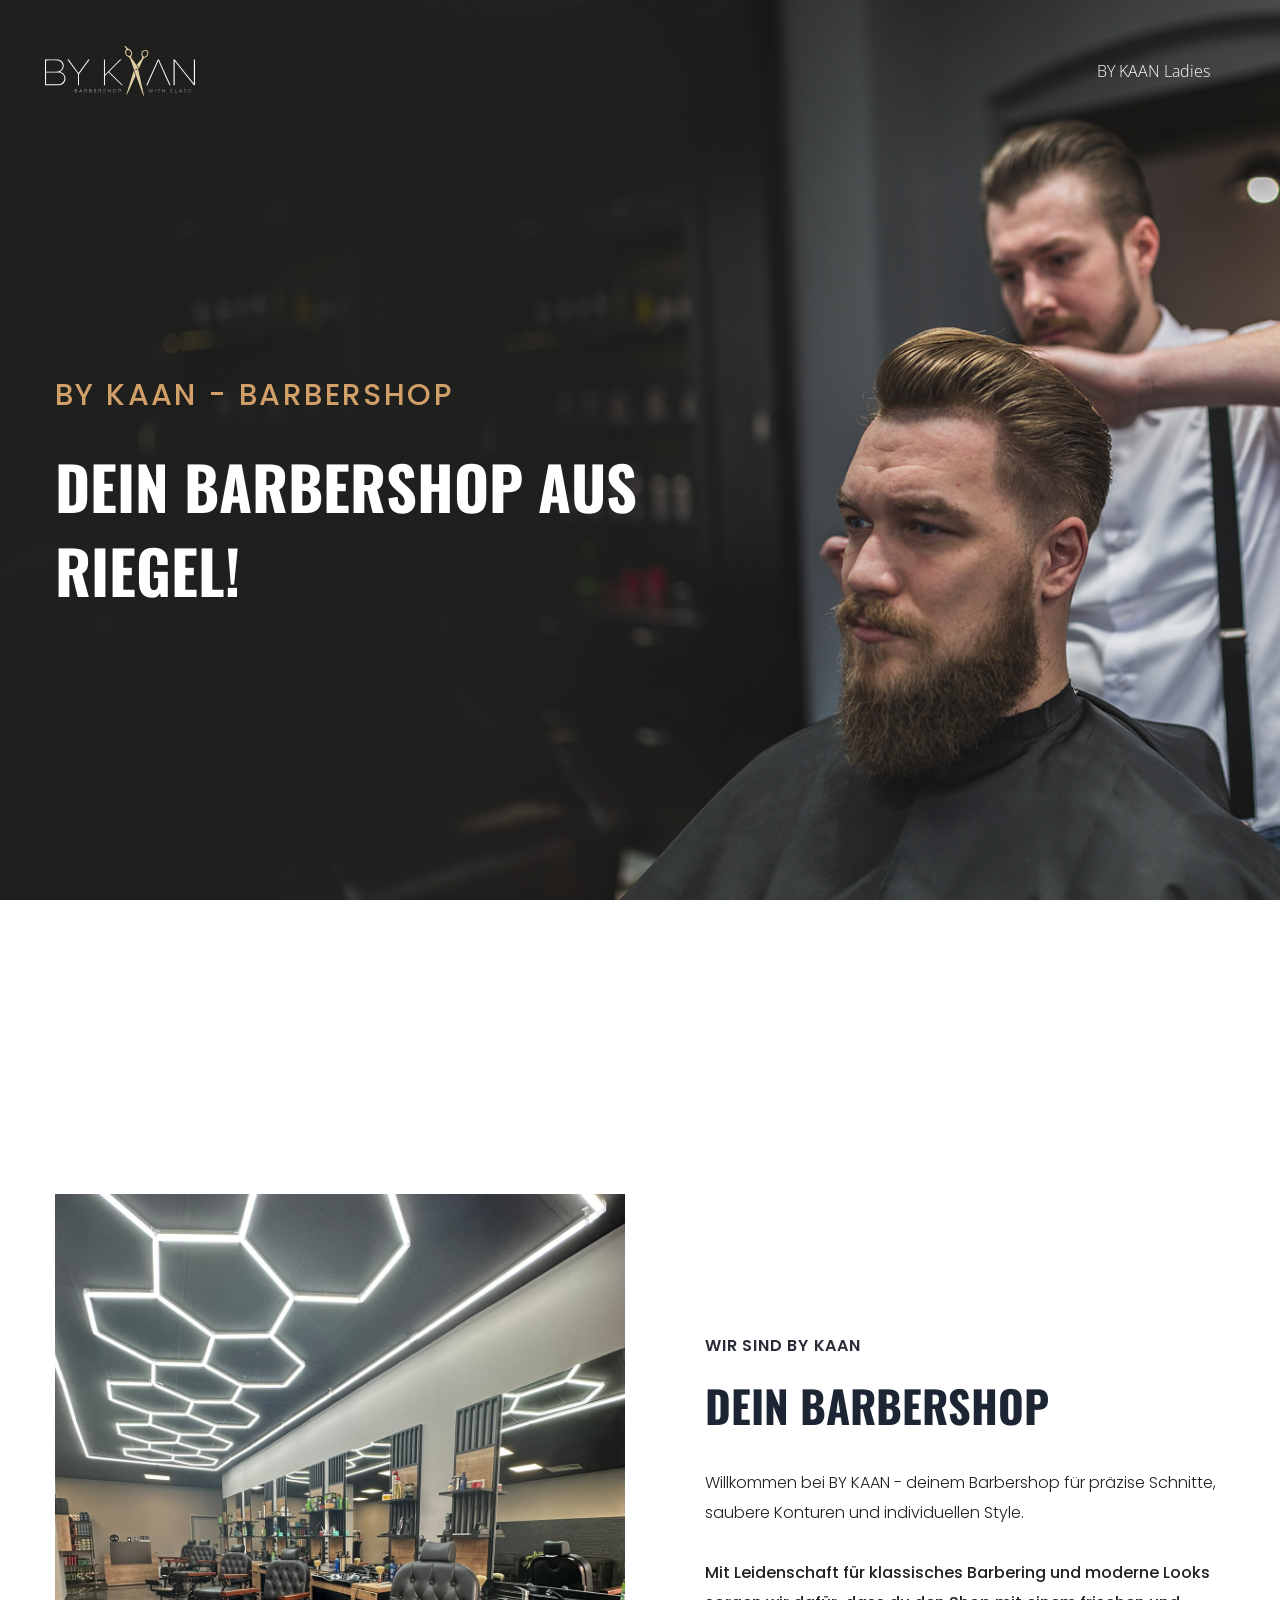
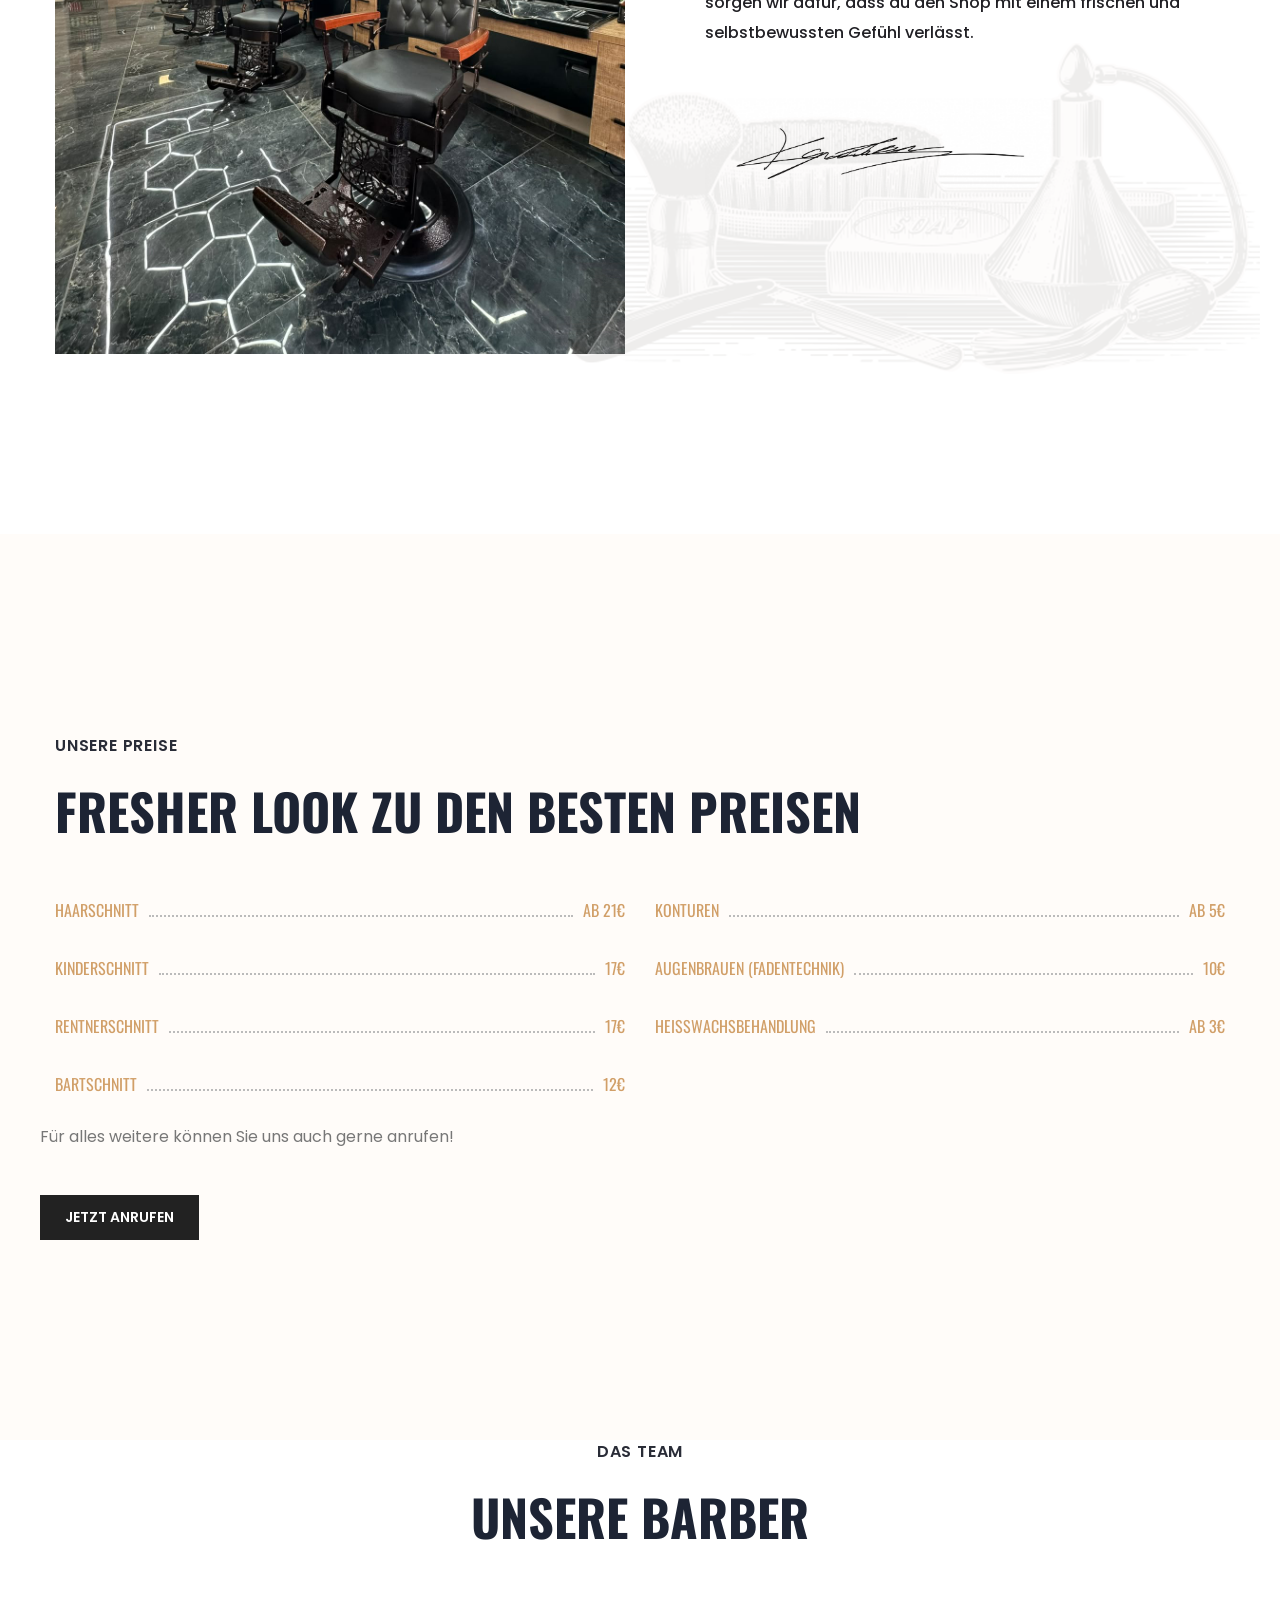
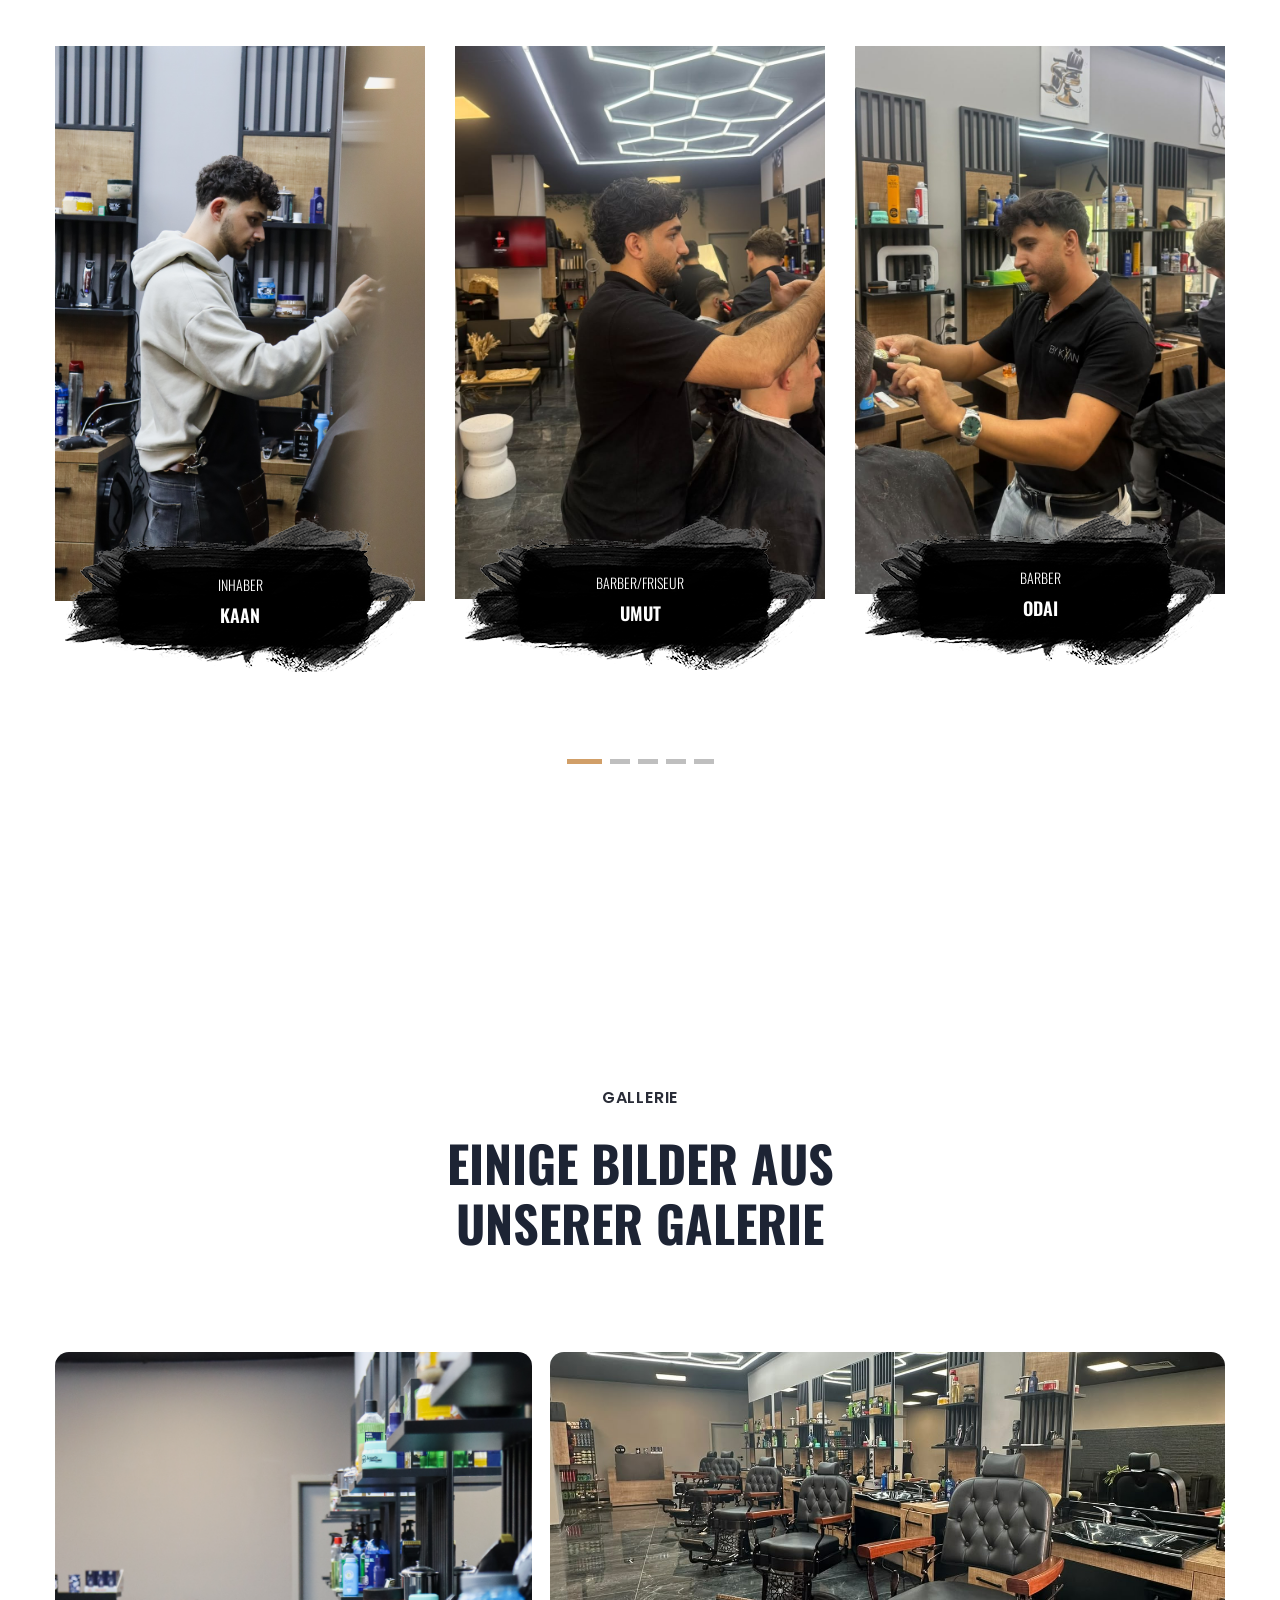
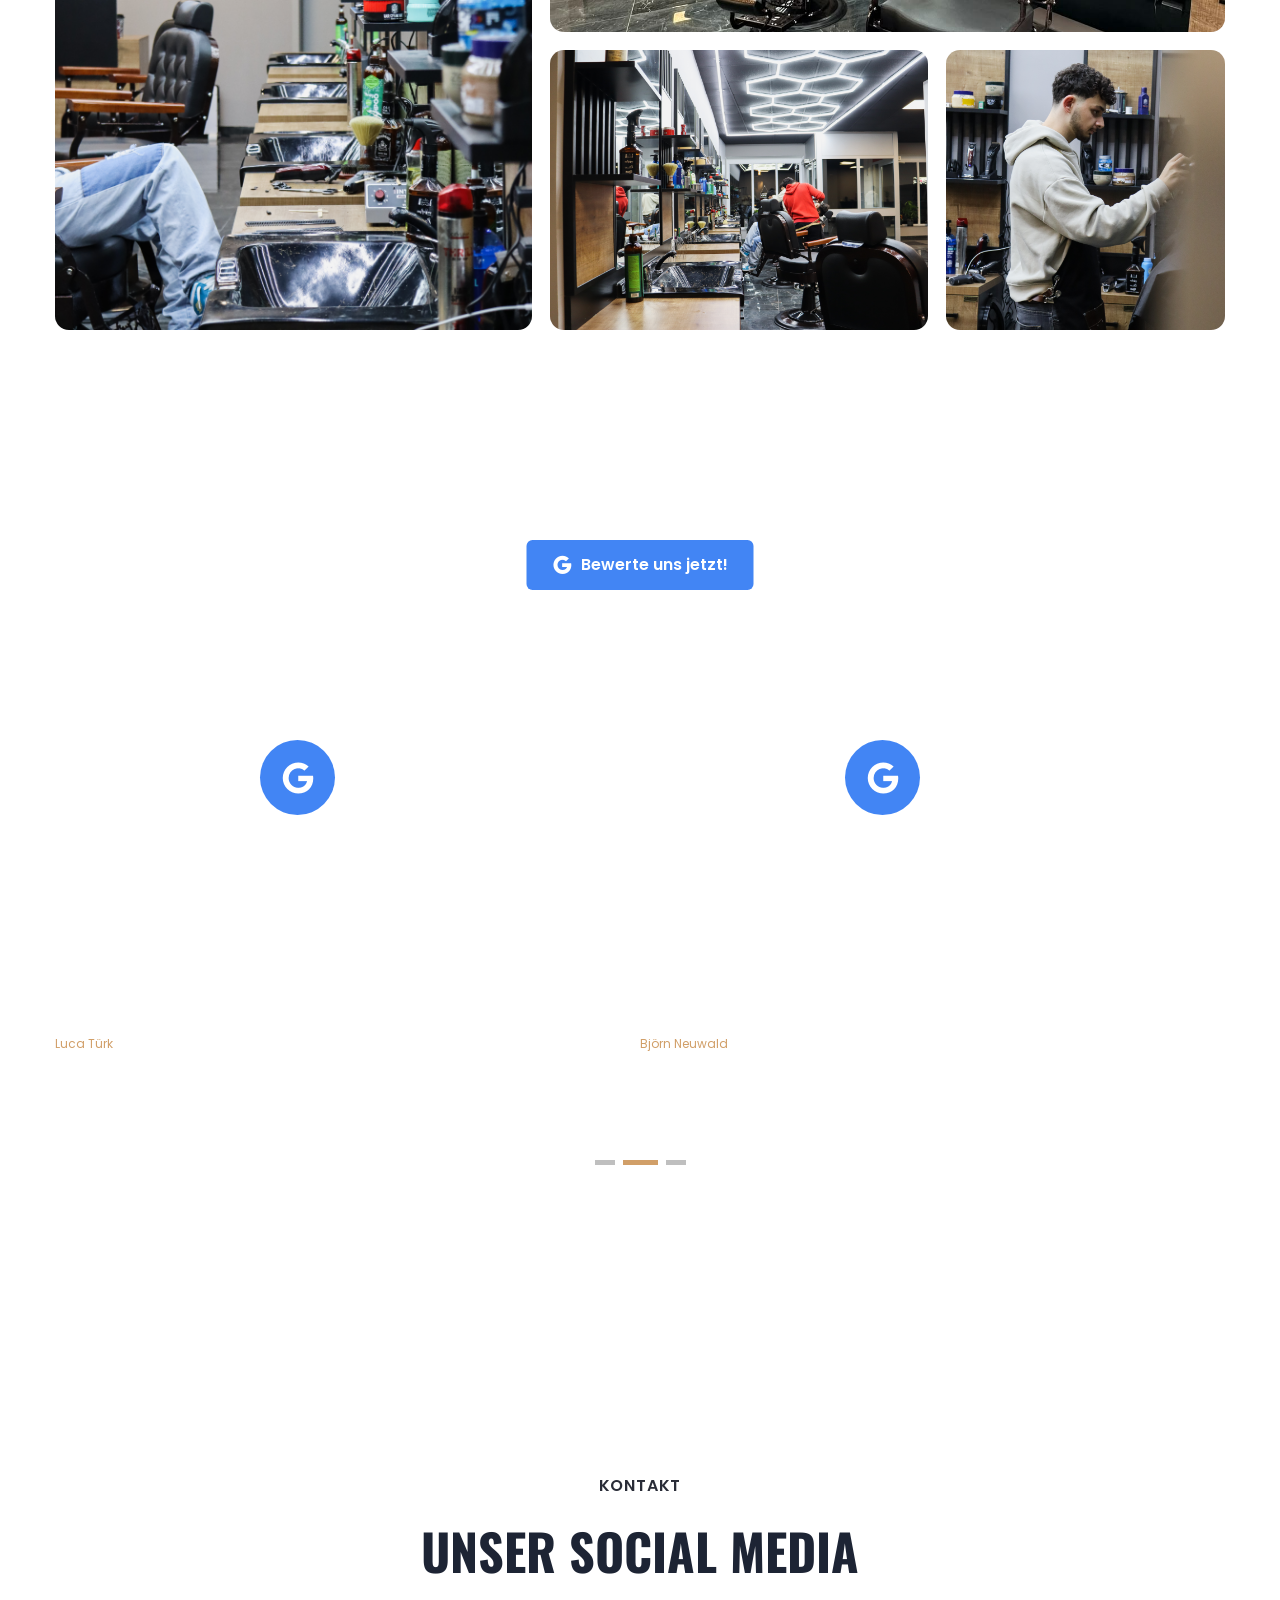
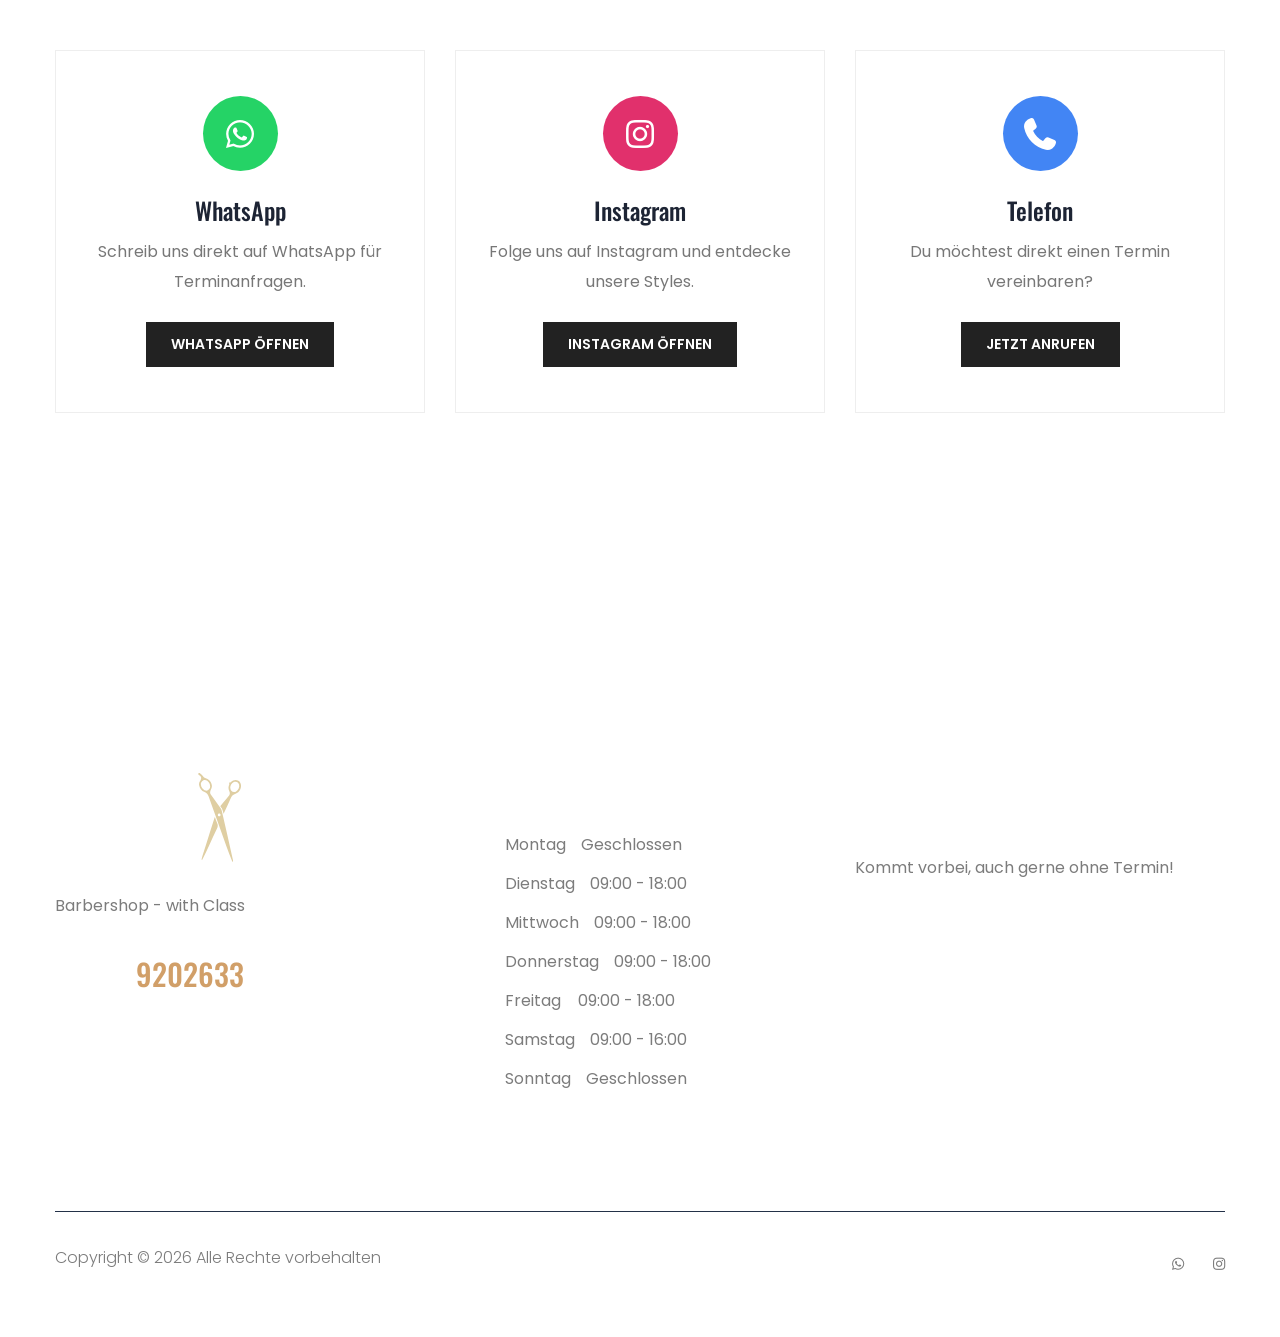
==== commit db49a2e9: "some design changes" ====
--- a/barbershop.html
+++ b/barbershop.html
@@ -246,7 +246,12 @@
                                     </ul>
                                 </div>
                             </div>
-
+                            <div class="social-content">
+                                <p>Für alles weitere können Sie uns auch gerne anrufen! </p>
+                                <a href="tel:076429202633" class="social-btn">
+                                    Jetzt anrufen
+                                </a>
+                            </div>
                         </div>
                     </div>
                 </div>
@@ -340,41 +345,33 @@
                         </div>
                     </div>
                 </div>
-                <div class="row">
-                    <div class="col-lg-4 col-md-6 col-sm-6">
-                        <div class="box snake mb-30">
-                            <div class="gallery-img " style="background-image: url(assets/img/gallery/IMG_5593.jpg);">
-                            </div>
-                            <div class="overlay"></div>
-                        </div>
-                    </div>
-                    <div class="col-lg-8 col-md-6 col-sm-6">
-                        <div class="box snake mb-30">
-                            <div class="gallery-img " style="background-image: url(assets/img/gallery/IMG_5576.jpg);">
-                            </div>
-                            <div class="overlay"></div>
-                        </div>
-                    </div>
-                    <div class="col-lg-8 col-md-6 col-sm-6">
-                        <div class="box snake mb-30">
-                            <div class="gallery-img " style="background-image: url(assets/img/gallery/IMG_5577.jpg);">
-                            </div>
-                            <div class="overlay"></div>
-                        </div>
-                    </div>
-                    <div class="col-lg-4 col-md-6 col-sm-6">
-                        <div class="box snake mb-30">
-                            <div class="gallery-img " style="background-image: url(assets/img/gallery/IMG_5618.jpg);">
-                            </div>
-                            <div class="overlay"></div>
-                        </div>
-                    </div>
+                <div class="modern-gallery"> <a href="assets/img/gallery/IMG_5593.jpg"
+                        class="gallery-item gallery-item-large"> <img src="assets/img/gallery/IMG_5593.jpg"
+                            alt="Frisur aus unserer Galerie" loading="lazy">
+                        <div class="gallery-overlay"> <span>+</span> </div>
+                    </a> <a href="assets/img/gallery/bykaan-barbershop.jpeg" class="gallery-item"> <img
+                            src="assets/img/gallery/bykaan-barbershop.jpeg" alt="Frisur aus unserer Galerie"
+                            loading="lazy">
+                        <div class="gallery-overlay"> <span>+</span> </div>
+                    </a> <a href="assets/img/gallery/IMG_5577.jpg" class="gallery-item"> <img
+                            src="assets/img/gallery/IMG_5577.jpg" alt="Frisur aus unserer Galerie" loading="lazy">
+                        <div class="gallery-overlay"> <span>+</span> </div>
+                    </a> <a href="assets/img/gallery/IMG_5618.jpg" class="gallery-item"> <img
+                            src="assets/img/gallery/IMG_5618.jpg" alt="Frisur aus unserer Galerie" loading="lazy">
+                        <div class="gallery-overlay"> <span>+</span> </div>
+                    </a>
                 </div>
             </div>
         </div>
         <!-- Gallery Area End -->
         <!-- Cut Details Start -->
         <div class="cut-details section-bg section-padding2" data-background="assets/img/gallery/section_bg02.png">
+            <div style="margin-bottom: 30px;">
+                <a href="https://g.page/r/CRGKsidO0uT9EAE/review" target="_blank" class="social-btn-rez">
+                    <i class="fab fa-google"></i>
+                    Bewerte uns jetzt!
+                </a>
+            </div>
             <div class="container">
                 <div class="cut-active dot-style">
                     <div class="single-cut">
@@ -382,10 +379,10 @@
                             <i class="fab fa-google"></i>
                         </div>
                         <div class="cut-descriptions">
-                            <p>Sie schneiden perfekt. Du wirst immer sehr gut behandelt egal ob mit oder ohne Termin sie
-                                haben mir und meiner Frau die Haare gemacht da wir geheiratet haben wir sind sehr
-                                begeistert.</p>
-                            <span>Nina Becker</span>
+                            <p>Ich war inzwischen schon ziemlich oft dort, und jedes Mal übertreffen sie meine
+                                Erwartungen. Man kann jedem einzelnen Friseur im Salon voll und ganz vertrauen. Sie
+                                leisten fantastische Arbeit!</p>
+                            <span>Eray Aydin</span>
                         </div>
                     </div>
                     <div class="single-cut">
@@ -442,7 +439,7 @@
                                 <h3>WhatsApp</h3>
                                 <p>Schreib uns direkt auf WhatsApp für Terminanfragen.</p>
 
-                                <a href="https://wa.me/017662712487" target="_blank" class="social-btn">
+                                <a href="https://wa.me/+4917662712487" target="_blank" class="social-btn">
                                     WhatsApp öffnen
                                 </a>
                             </div>
@@ -471,7 +468,7 @@
                     <div class="col-xl-4 col-lg-4 col-md-6 mb-30">
                         <div class="social-card text-center">
                             <div class="social-icon google">
-                                 <i class="fas fa-phone"></i>
+                                <i class="fas fa-phone"></i>
                             </div>
 
                             <div class="social-content">
@@ -510,7 +507,6 @@
                                 </div>
                                 <div class="footer-number">
                                     <h4><span>07642 </span>9202633</h4>
-                                    <p>Email Platzhalter</p>
                                 </div>
                             </div>
                         </div>
@@ -604,7 +600,7 @@
                         <div class="col-xl-3 col-lg-4">
                             <!-- Footer Social -->
                             <div class="footer-social f-right">
-                                <a href="https://wa.me/017662712487"><i class="fab fa-whatsapp"></i></a>
+                                <a href="https://wa.me/+4917662712487"><i class="fab fa-whatsapp"></i></a>
                                 <a href="https://instagram.com/bykaan_riegel"><i class="fab fa-instagram"></i></a>
                             </div>
                         </div>
--- a/assets/css/style.css
+++ b/assets/css/style.css
@@ -2833,12 +2833,6 @@
     }
 }
 
-.slider-area2 {
-    background-image: url(../img/hero/hero2.png);
-    background-repeat: no-repeat;
-    background-size: cover
-}
-
 .slider-area {
     margin-top: -1px;
     background-image: url(../img/hero/h1_hero.png);
@@ -3178,6 +3172,355 @@
 
 @media (max-width: 575px) {
     .slider-area2 .hero-cap h2 {
+        font-size: 35px
+    }
+}
+
+.slider-area2 {
+    background-image: url(../img/hero/hero2.png);
+    background-repeat: no-repeat;
+    background-size: cover
+}
+
+.slider-area3 {
+    margin-top: -1px;
+    background-image: url(../img/hero/hairstyle-frauen4.jpg);
+    background-repeat: no-repeat;
+    background-position: top center;
+    background-size: cover;
+    background-attachment: fixed
+}
+
+.slider-area3 .hero__caption {
+    overflow: hidden
+}
+
+.slider-area3 .hero__caption span {
+    overflow: hidden;
+    font-size: 30px;
+    color: #d19f68;
+    font-weight: 500;
+    margin-bottom: 26px;
+    display: block;
+    text-transform: uppercase;
+    letter-spacing: 0.08em
+}
+
+.slider-area3 .hero__caption h1 {
+    overflow: hidden;
+    font-size: 60px;
+    font-weight: 700;
+    margin-bottom: 14px;
+    color: #fff;
+    line-height: 1.4;
+    text-transform: uppercase
+}
+
+@media only screen and (min-width: 992px) and (max-width: 1199px) {
+    .slider-area3 .hero__caption h1 {
+        font-size: 54px
+    }
+}
+
+@media only screen and (min-width: 768px) and (max-width: 991px) {
+    .slider-area3 .hero__caption h1 {
+        font-size: 50px
+    }
+}
+
+@media only screen and (min-width: 576px) and (max-width: 767px) {
+    .slider-area3 .hero__caption h1 {
+        font-size: 35px
+    }
+}
+
+@media (max-width: 575px) {
+    .slider-area3 .hero__caption h1 {
+        font-size: 29px;
+        line-height: 1.5
+    }
+}
+
+.slider-area3 .hero__caption p {
+    font-size: 18px;
+    color: #fff;
+    font-family: "Poppins", sans-serif;
+    margin-bottom: 50px;
+    padding-right: 35px
+}
+
+@media only screen and (min-width: 768px) and (max-width: 991px) {
+    .slider-area3 .hero__caption p {
+        padding-right: 13px
+    }
+}
+
+@media only screen and (min-width: 576px) and (max-width: 767px) {
+    .slider-area3 .hero__caption p {
+        padding-right: 0px
+    }
+}
+
+@media (max-width: 575px) {
+    .slider-area3 .hero__caption p {
+        padding-right: 0px;
+        font-size: 15px
+    }
+}
+
+.slider-area3 .stock-text {
+    position: absolute;
+    left: 22px;
+    bottom: 345px;
+    width: 100%
+}
+
+@media only screen and (min-width: 992px) and (max-width: 1199px) {
+    .slider-area3 .stock-text {
+        bottom: 235px
+    }
+}
+
+@media only screen and (min-width: 768px) and (max-width: 991px) {
+    .slider-area3 .stock-text {
+        bottom: 178px
+    }
+}
+
+@media only screen and (min-width: 576px) and (max-width: 767px) {
+    .slider-area3 .stock-text {
+        bottom: 178px
+    }
+}
+
+@media (max-width: 575px) {
+    .slider-area3 .stock-text {
+        bottom: 135px
+    }
+}
+
+.slider-area3 .stock-text h2 {
+    font-size: 122px;
+    font-weight: 700;
+    font-family: "Oswald", sans-serif;
+    color: #fff;
+    margin: 0;
+    line-height: 1;
+    text-transform: uppercase;
+    position: absolute
+}
+
+@media only screen and (min-width: 992px) and (max-width: 1199px) {
+    .slider-area3 .stock-text h2 {
+        font-size: 90px
+    }
+}
+
+@media only screen and (min-width: 768px) and (max-width: 991px) {
+    .slider-area3 .stock-text h2 {
+        font-size: 60px
+    }
+}
+
+@media only screen and (min-width: 576px) and (max-width: 767px) {
+    .slider-area3 .stock-text h2 {
+        font-size: 52px
+    }
+}
+
+@media (max-width: 575px) {
+    .slider-area3 .stock-text h2 {
+        font-size: 27px;
+        margin-bottom: 25px
+    }
+}
+
+.slider-area3 .stock-text h2:nth-child(1) {
+    color: transparent;
+    -webkit-text-stroke: 1px rgba(255, 255, 255, 0.1);
+    -webkit-text-fill-color: transparent
+}
+
+.slider-area3 .stock-text h2:nth-child(2) {
+    color: rgba(0, 0, 0, 0.2);
+    -webkit-animation: animate 4s ease-in-out infinite;
+    animation: animate 4s ease-in-out infinite
+}
+
+@keyframes animate {
+
+    0%,
+    100% {
+        clip-path: polygon(0% 45%, 15% 44%, 32% 50%, 54% 60%, 70% 61%, 84% 69%, 100% 52%, 100% 100%, 0% 100%)
+    }
+
+    50% {
+        clip-path: polygon(0% 60%, 16% 65%, 34% 66%, 51% 62%, 67% 50%, 84% 45%, 100% 46%, 100% 100%, 0% 100%)
+    }
+}
+
+.slider-area3 .thumb-content-box {
+    position: absolute;
+    bottom: 0px;
+    right: 0px;
+    z-index: 2;
+    width: 35%
+}
+
+@media only screen and (min-width: 992px) and (max-width: 1199px) {
+    .slider-area3 .thumb-content-box {
+        width: 40%
+    }
+}
+
+@media only screen and (min-width: 768px) and (max-width: 991px) {
+    .slider-area3 .thumb-content-box {
+        width: 45%
+    }
+}
+
+@media only screen and (min-width: 576px) and (max-width: 767px) {
+    .slider-area3 .thumb-content-box {
+        width: 58%
+    }
+}
+
+@media (max-width: 575px) {
+    .slider-area3 .thumb-content-box {
+        width: 86%
+    }
+}
+
+.slider-area3 .thumb-content-box .thumb-content {
+    -webkit-box-align: end;
+    -ms-flex-align: end;
+    align-items: end;
+    display: -webkit-box;
+    display: -ms-flexbox;
+    display: flex;
+    -webkit-box-pack: justify;
+    -ms-flex-pack: justify;
+    justify-content: space-between;
+    padding: 50px 143px 45px 80px;
+    width: 100%;
+    line-height: 1;
+    background: rgba(209, 159, 104, 0.7)
+}
+
+@media only screen and (min-width: 1200px) and (max-width: 1600px) {
+    .slider-area3 .thumb-content-box .thumb-content {
+        padding: 50px 69px 45px 61px
+    }
+}
+
+@media only screen and (min-width: 992px) and (max-width: 1199px) {
+    .slider-area3 .thumb-content-box .thumb-content {
+        padding: 28px 69px 31px 45px
+    }
+}
+
+@media only screen and (min-width: 768px) and (max-width: 991px) {
+    .slider-area3 .thumb-content-box .thumb-content {
+        padding: 21px 56px 25px 29px
+    }
+}
+
+@media only screen and (min-width: 576px) and (max-width: 767px) {
+    .slider-area3 .thumb-content-box .thumb-content {
+        padding: 11px 49px 14px 26px
+    }
+}
+
+@media (max-width: 575px) {
+    .slider-area3 .thumb-content-box .thumb-content {
+        padding: 10px 66px 12px 10px
+    }
+}
+
+.slider-area3 .thumb-content-box .thumb-content h3 {
+    color: #000000;
+    font-weight: 600;
+    font-size: 20px;
+    margin: 0;
+    text-transform: uppercase
+}
+
+@media only screen and (min-width: 768px) and (max-width: 991px) {
+    .slider-area3 .thumb-content-box .thumb-content h3 {
+        font-size: 16px
+    }
+}
+
+@media (max-width: 575px) {
+    .slider-area3 .thumb-content-box .thumb-content h3 {
+        font-size: 14px
+    }
+}
+
+.slider-area3 .thumb-content-box .thumb-content a {
+    color: #000000;
+    display: block;
+    position: relative;
+    right: -34px;
+    top: 6px;
+    font-size: 30px
+}
+
+@media only screen and (min-width: 576px) and (max-width: 767px) {
+    .slider-area3 .thumb-content-box .thumb-content a {
+        top: 4px
+    }
+}
+
+@media (max-width: 575px) {
+    .slider-area3 .thumb-content-box .thumb-content a {
+        top: 7px
+    }
+}
+
+.hero-overly {
+    position: relative;
+    z-index: 1
+}
+
+.hero-overly::before {
+    position: absolute;
+    content: "";
+    background-color: rgba(1, 10, 28, 0.3);
+    width: 100%;
+    height: 100%;
+    left: 0;
+    top: 0;
+    bottom: 0;
+    right: 0;
+    z-index: -1;
+    background-repeat: no-repeat
+}
+
+.header-transparent {
+    position: absolute;
+    top: 0;
+    right: 0;
+    left: 0;
+    z-index: 9
+}
+
+.slider-area32 .hero-cap h2 {
+    color: #fff;
+    font-size: 50px;
+    font-weight: 800;
+    text-transform: capitalize;
+    line-height: 1
+}
+
+@media only screen and (min-width: 576px) and (max-width: 767px) {
+    .slider-area32 .hero-cap h2 {
+        font-size: 50px
+    }
+}
+
+@media (max-width: 575px) {
+    .slider-area32 .hero-cap h2 {
         font-size: 35px
     }
 }
@@ -3513,6 +3856,42 @@
     }
 }
 
+.cut-details {
+    position: relative;
+}
+
+.social-btn-rez {
+    position: absolute;
+    top: 30px;
+    left: 50%;
+    transform: translateX(-50%);
+
+    display: inline-flex;
+    align-items: center;
+    gap: 10px;
+
+    padding: 13px 26px ;
+
+    background: #4285F4;
+    color: #fff;
+
+    border-radius: 6px;
+    text-decoration: none;
+    font-weight: 600;
+    white-space: nowrap;
+
+    transition: all 0.25s ease;
+}
+
+.social-btn-rez:hover {
+    background: #3367D6;
+    color: #fff;
+}
+
+.social-btn-rez i {
+    font-size: 18px;
+}
+
 .cut-details .single-cut {
     margin-right: 50px;
     padding-right: 50px
@@ -3527,7 +3906,7 @@
 
 .cut-details .single-cut .cut-descriptions p {
     color: #fff;
-    margin-bottom: 20px;
+    margin-bottom: 40px;
     padding-bottom: 30px;
     border-bottom: 1px solid #fff
 }
@@ -3580,6 +3959,134 @@
 .cut-details .dot-style .slick-dots li.slick-active button {
     background: #d19f68;
     width: 35px
+}
+
+/* ========================================= MODERN GALLERY ========================================= */
+.modern-gallery {
+    display: grid;
+    grid-template-columns: repeat(12, 1fr);
+    grid-auto-rows: 280px;
+    gap: 18px;
+}
+
+/* Individual image */
+.gallery-item {
+    position: relative;
+    display: block;
+    overflow: hidden;
+    border-radius: 14px;
+    background: #f3f3f3;
+}
+
+/* Large first image */
+.gallery-item-large {
+    grid-column: span 5;
+    grid-row: span 2;
+}
+
+/* Other images */
+.gallery-item:nth-child(2) {
+    grid-column: span 7;
+}
+
+.gallery-item:nth-child(3) {
+    grid-column: span 4;
+}
+
+.gallery-item:nth-child(4) {
+    grid-column: span 3;
+}
+
+/* Image */
+.gallery-item img {
+    width: 100%;
+    height: 100%;
+    display: block;
+    object-fit: cover;
+    transition: transform 0.6s cubic-bezier(.2, .7, .2, 1);
+}
+
+/* Dark overlay */
+.gallery-overlay {
+    position: absolute;
+    inset: 0;
+    display: flex;
+    align-items: center;
+    justify-content: center;
+    background: rgba(0, 0, 0, 0);
+    transition: background 0.35s ease;
+}
+
+/* Plus icon */
+.gallery-overlay span {
+    width: 54px;
+    height: 54px;
+    display: flex;
+    align-items: center;
+    justify-content: center;
+    border-radius: 50%;
+    background: rgba(255, 255, 255, 0.95);
+    color: #222;
+    font-size: 28px;
+    font-weight: 300;
+    line-height: 1;
+    opacity: 0;
+    transform: scale(.7);
+    transition: all 0.35s ease;
+}
+
+/* Hover */
+.gallery-item:hover img {
+    transform: scale(1.06);
+}
+
+.gallery-item:hover .gallery-overlay {
+    background: rgba(0, 0, 0, 0.25);
+}
+
+.gallery-item:hover .gallery-overlay span {
+    opacity: 1;
+    transform: scale(1);
+}
+
+/* ========================================= TABLET ========================================= */
+@media (max-width: 991px) {
+    .modern-gallery {
+        grid-template-columns: repeat(2, 1fr);
+        grid-auto-rows: 280px;
+    }
+
+    .gallery-item-large {
+        grid-column: span 2;
+        grid-row: span 1;
+    }
+
+    .gallery-item:nth-child(2),
+    .gallery-item:nth-child(3),
+    .gallery-item:nth-child(4) {
+        grid-column: span 1;
+    }
+}
+
+/* ========================================= MOBILE ========================================= */
+@media (max-width: 575px) {
+    .modern-gallery {
+        grid-template-columns: 1fr;
+        grid-auto-rows: 300px;
+        gap: 14px;
+    }
+
+    .gallery-item-large,
+    .gallery-item:nth-child(2),
+    .gallery-item:nth-child(3),
+    .gallery-item:nth-child(4) {
+        grid-column: span 1;
+        grid-row: span 1;
+    }
+
+    .gallery-item {
+        border-radius: 12px;
+    }
 }
 
 .gallery-area .box {
